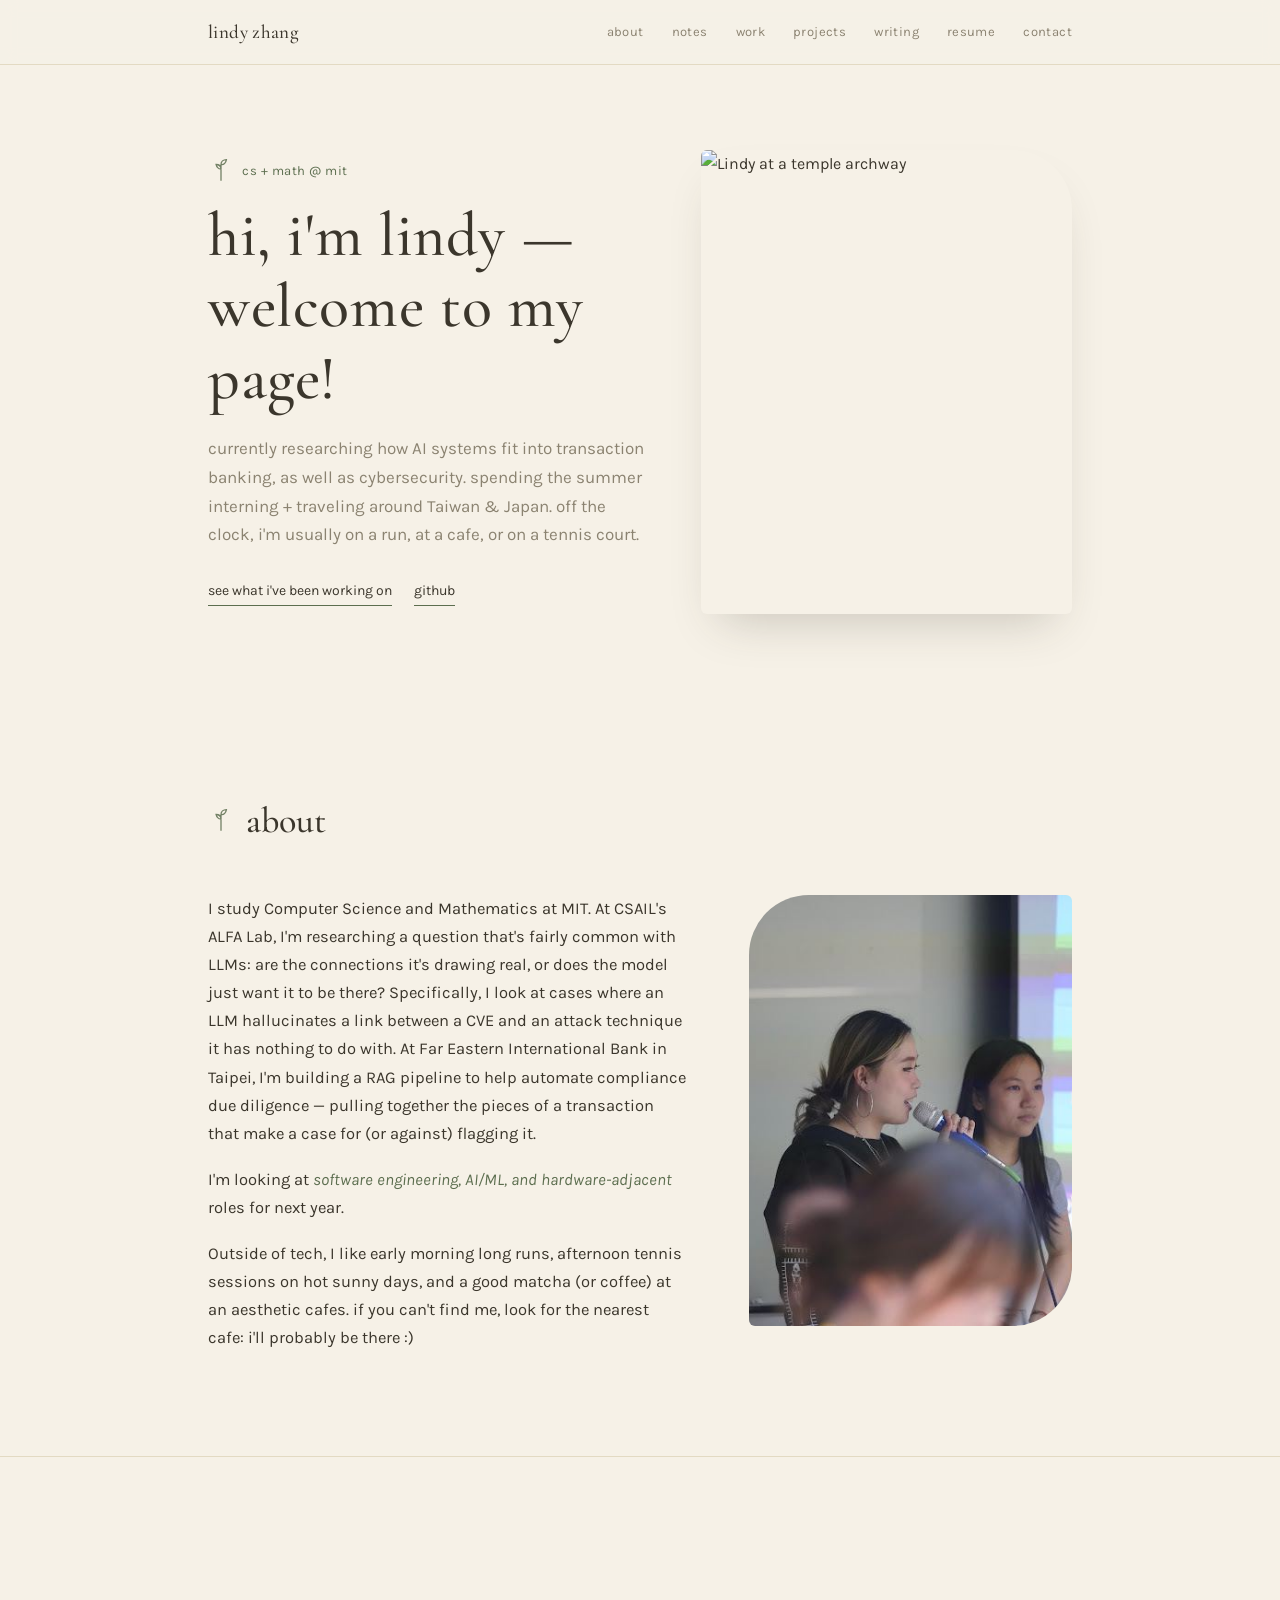
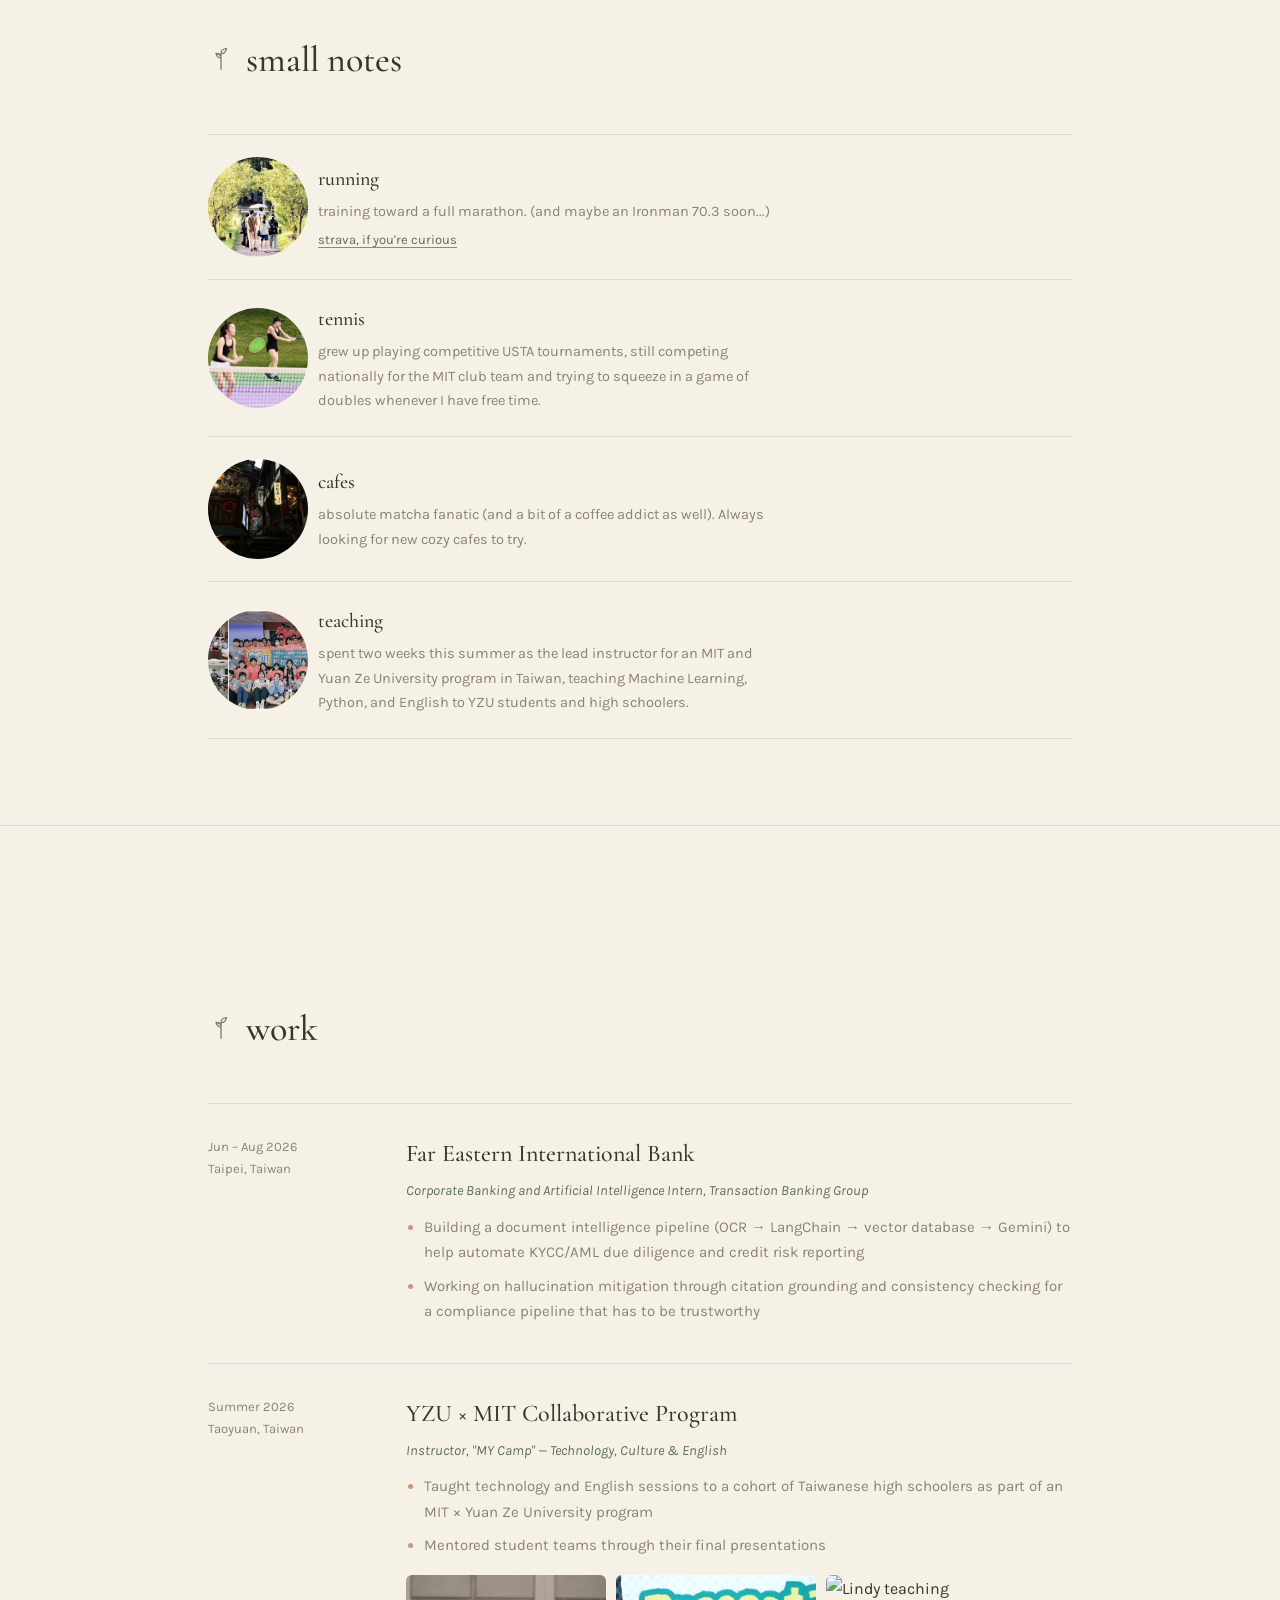
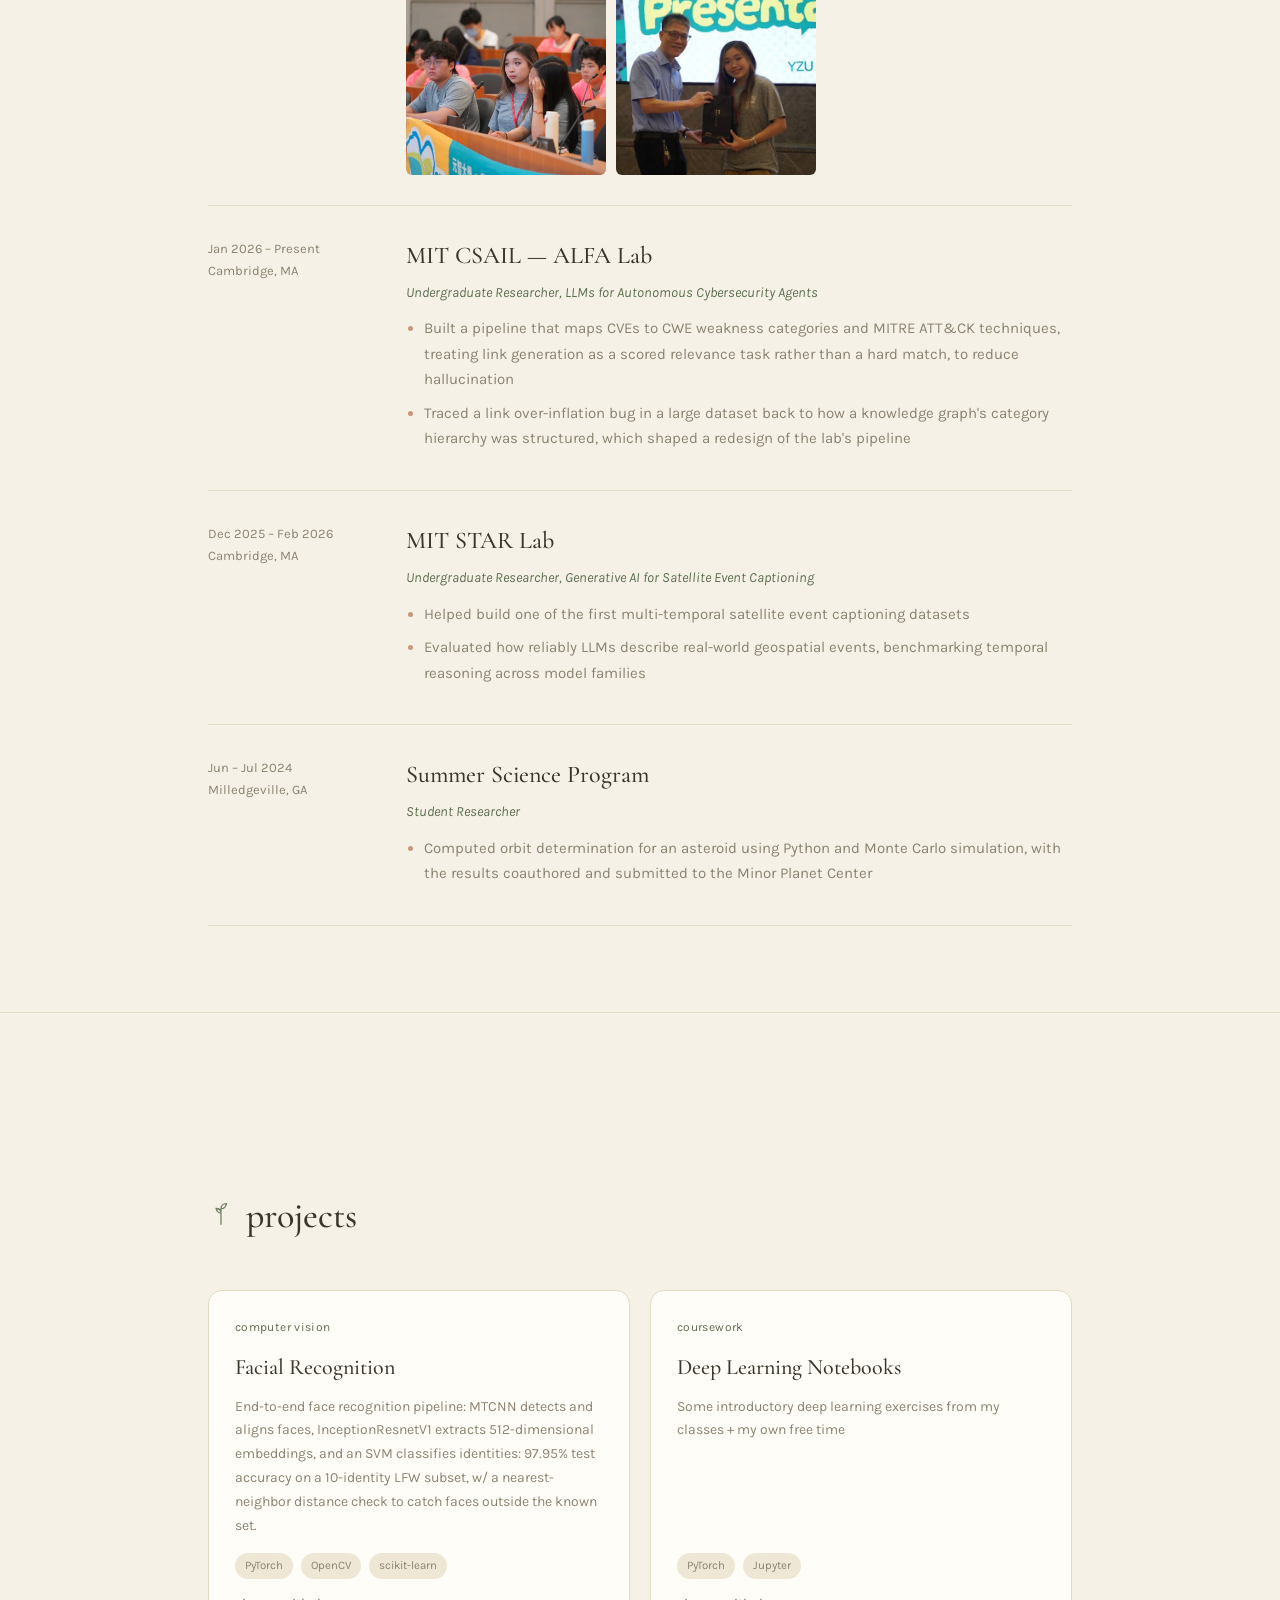
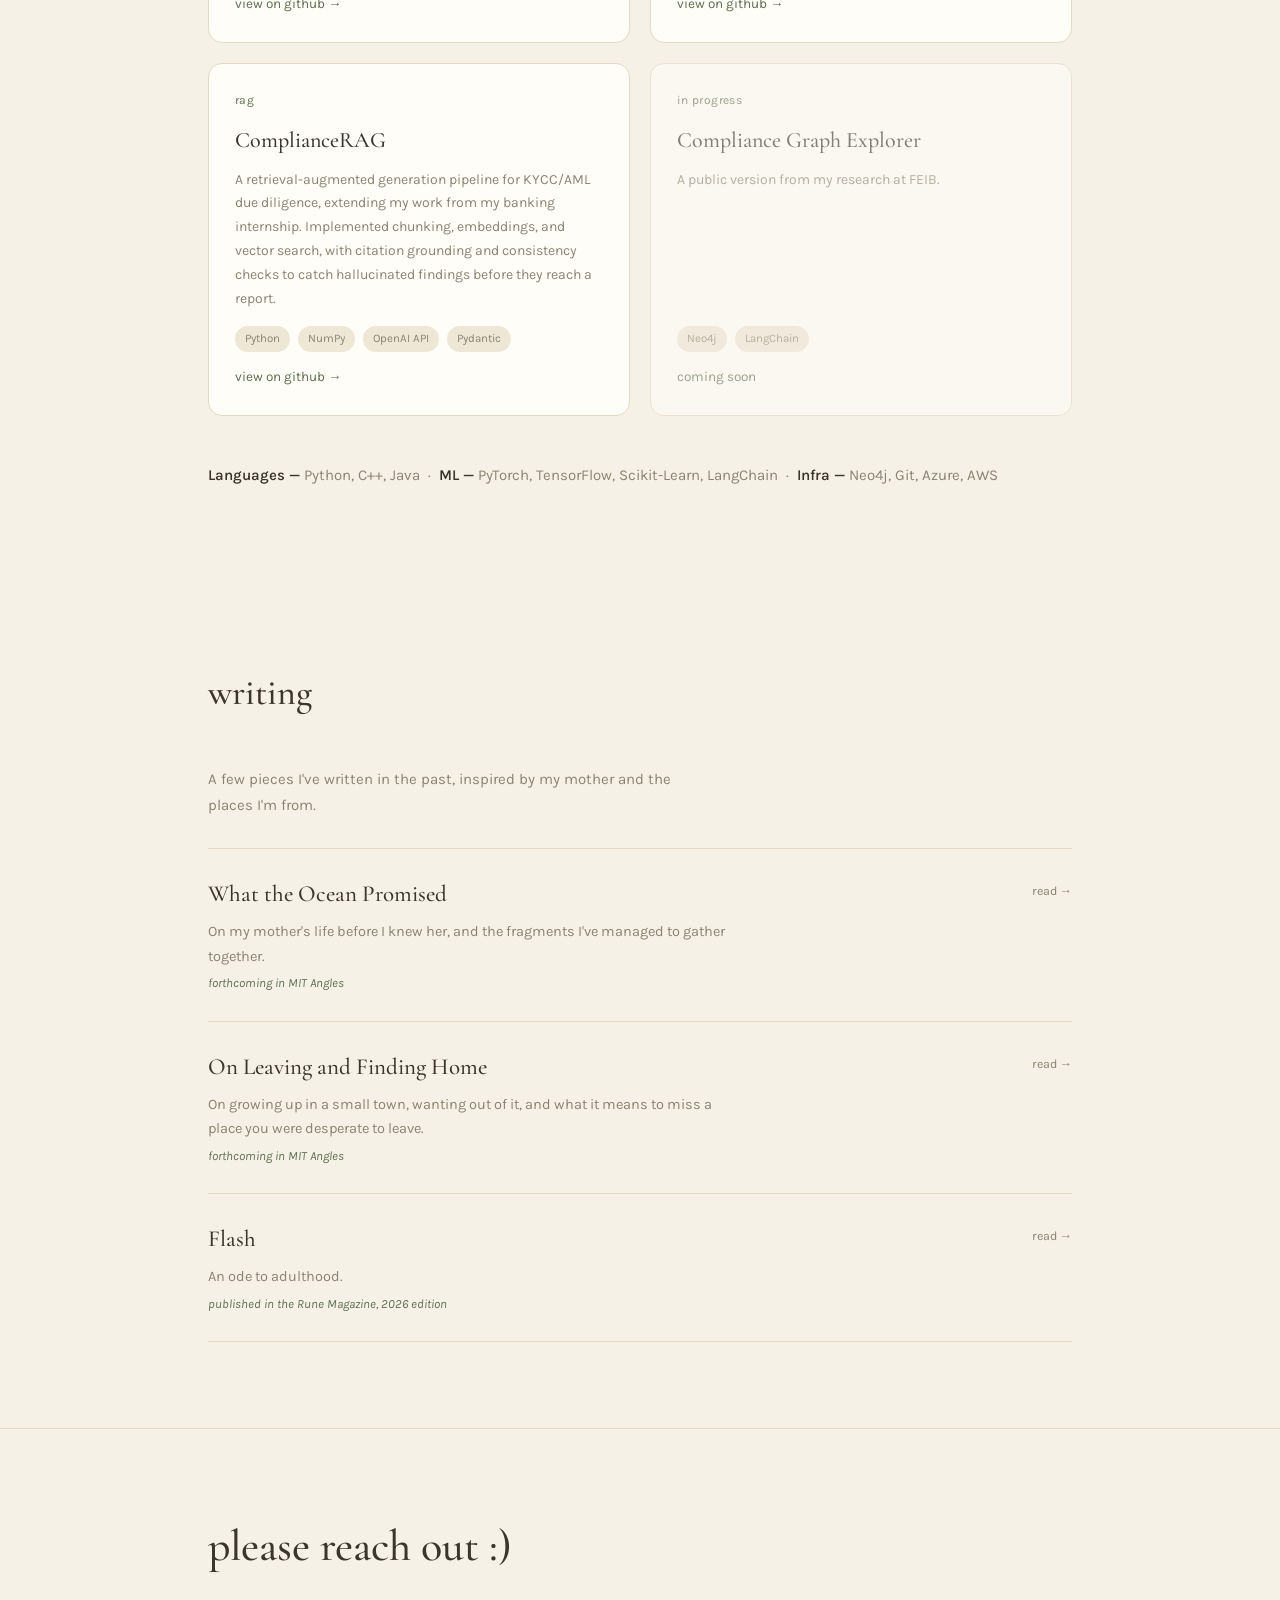
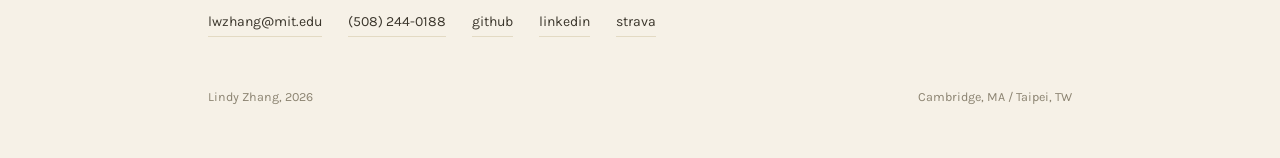
==== index.html @ eabf8fbe "fixed formatting" ====
<!DOCTYPE html>
<html lang="en">
<head>
<meta charset="UTF-8">
<meta name="viewport" content="width=device-width, initial-scale=1.0">
<title>Lindy Zhang</title>
<link rel="preconnect" href="https://fonts.googleapis.com">
<link href="https://fonts.googleapis.com/css2?family=Cormorant+Garamond:ital,wght@0,400;0,500;0,600;1,400;1,500&family=Karla:wght@400;500;600&display=swap" rel="stylesheet">
<style>
  :root{
    --bg:#F6F1E7;
    --bg-2:#EFE7D6;
    --white:#FFFDF8;
    --ink:#3B362C;
    --muted:#8B8371;
    --sage:#7F9171;
    --sage-dark:#5C6E4F;
    --clay:#C6987C;
    --line:#E3DAC3;
    --max:920px;
  }
  /* WRITING */
.write-list{display:flex; flex-direction:column;}
.write-entry{
  padding:26px 0; border-bottom:1px solid var(--line);
  display:flex; justify-content:space-between; align-items:flex-start; gap:24px; flex-wrap:wrap;
  text-decoration:none; color:var(--ink);
}
.write-entry:first-child{border-top:1px solid var(--line);}
.write-entry:hover h4{color:var(--sage-dark);}
.write-entry .write-main{max-width:520px;}
.write-entry h4{font-family:'Cormorant Garamond',serif; font-weight:500; font-size:23px; margin-bottom:6px; transition:color .2s;}
.write-entry p{font-size:14.5px; color:var(--muted);}
.write-entry .write-meta{font-size:12.5px; color:var(--muted); white-space:nowrap; padding-top:6px;}
  *{box-sizing:border-box; margin:0; padding:0;}
  html{scroll-behavior:smooth;}
  body{
    background:var(--bg);
    color:var(--ink);
    font-family:'Karla', sans-serif;
    font-weight:400;
    line-height:1.7;
    -webkit-font-smoothing:antialiased;
  }
  a{color:inherit;}
  img{max-width:100%; display:block;}
  .wrap{max-width:var(--max); margin:0 auto; padding:0 28px;}
  .serif{font-family:'Cormorant Garamond', serif;}
  .fade{opacity:0; transform:translateY(14px); transition:opacity .8s ease, transform .8s ease;}
  .fade.in{opacity:1; transform:translateY(0);}

  /* sprig mark, reused as a quiet section divider */
  .sprig{width:26px; height:26px; color:var(--sage-dark); opacity:0.85;}

  /* NAV */
  nav{
    position:fixed; top:0; left:0; right:0; z-index:60;
    background:rgba(246,241,231,0.9); backdrop-filter:blur(8px);
    border-bottom:1px solid var(--line);
  }
  nav .wrap{display:flex; align-items:center; justify-content:space-between; height:64px;}
  .brand{font-family:'Cormorant Garamond',serif; font-weight:500; font-size:19px; letter-spacing:0.02em;}
  .navlinks{display:flex; gap:28px;}
  .navlinks a{font-size:13px; text-decoration:none; color:var(--muted); letter-spacing:0.03em; transition:color .2s;}
  .navlinks a:hover{color:var(--sage-dark);}
  @media(max-width:640px){.navlinks{gap:16px; font-size:12px;}}

  /* HERO */
  .hero{padding:150px 0 90px;}
  .hero-grid{display:grid; grid-template-columns:1fr 0.85fr; gap:56px; align-items:center;}
  @media(max-width:800px){.hero-grid{grid-template-columns:1fr;}}
  .eyebrow{
    font-size:13px; color:var(--sage-dark); letter-spacing:0.04em; margin-bottom:16px;
    display:flex; align-items:center; gap:8px;
  }
  .hero h1{
    font-family:'Cormorant Garamond', serif; font-weight:500; font-size:clamp(40px, 6vw, 62px);
    line-height:1.15; margin-bottom:20px; letter-spacing:0.01em;
  }
  .hero h1 em{font-style:italic; color:var(--sage-dark); font-weight:500;}
  .hero p.lede{font-size:17px; color:var(--muted); max-width:440px; margin-bottom:30px;}
  .cta-row{display:flex; gap:22px; flex-wrap:wrap; align-items:center;}
  .cta{font-size:14px; text-decoration:none; border-bottom:1px solid var(--sage-dark); padding-bottom:2px; color:var(--ink);}
  .cta:hover{color:var(--sage-dark);}
  .hero-photo{
    border-radius:6px 60px 6px 6px; overflow:hidden; aspect-ratio:4/5;
    box-shadow:0 24px 48px -20px rgba(59,54,44,0.25);
  }
  .hero-photo img{width:100%; height:100%; object-fit:cover;}

  section{padding:86px 0;}
  .section-head{margin-bottom:44px; display:flex; align-items:center; gap:12px;}
  .section-head h2{font-family:'Cormorant Garamond',serif; font-weight:500; font-size:clamp(28px,4vw,36px);}
  .divider{border:none; border-top:1px solid var(--line); margin:0 0 86px;}

  /* ABOUT */
  .about-grid{display:grid; grid-template-columns:1.2fr 0.8fr; gap:56px; align-items:start;}
  @media(max-width:800px){.about-grid{grid-template-columns:1fr;}}
  .about-text p{color:var(--ink); font-size:16.5px; margin-bottom:18px; max-width:480px;}
  .about-text em{font-style:italic; color:var(--sage-dark);}
  .about-photo{border-radius:60px 6px 60px 6px; overflow:hidden; aspect-ratio:3/4;}
  .about-photo img{width:100%; height:100%; object-fit:cover;}

  /* NOTES (life outside) */
  .notes{display:flex; flex-direction:column; gap:0;}
  .note{
    display:grid; grid-template-columns:88px 1fr; gap:22px; align-items:center;
    padding:22px 0; border-bottom:1px solid var(--line);
  }
  .note:first-child{border-top:1px solid var(--line);}
  @media(max-width:600px){.note{grid-template-columns:60px 1fr;}}
  .note .thumb{width:100px; height:100px; border-radius:50%; overflow:hidden; flex-shrink:0;}
  @media(max-width:600px){.note .thumb{width:60px; height:60px;}}
  .note .thumb img{width:100%; height:100%; object-fit:cover;}
  .note h4{font-family:'Cormorant Garamond',serif; font-weight:500; font-size:20px; margin-bottom:4px;}
  .note p{font-size:14.5px; color:var(--muted); max-width:460px;}
  .note a.gentle-link{color:var(--sage-dark); text-decoration:none; border-bottom:1px solid var(--sage); font-size:13px;}

  /* WORK (experience) */
  .work-list{display:flex; flex-direction:column;}
  .work-item{padding:30px 0; border-bottom:1px solid var(--line); display:grid; grid-template-columns:170px 1fr; gap:28px;}
  .work-item:first-child{border-top:1px solid var(--line);}
  @media(max-width:700px){.work-item{grid-template-columns:1fr; gap:8px;}}
  .work-item .when{font-size:13px; color:var(--muted); padding-top:2px;}
  .work-item h3{font-family:'Cormorant Garamond',serif; font-weight:500; font-size:24px; margin-bottom:4px;}
  .work-item .role{font-size:14px; color:var(--sage-dark); margin-bottom:12px; font-style:italic;}
  .work-item ul{padding-left:18px; color:var(--muted); font-size:15px;}
  .work-item li{margin-bottom:8px;}
  .work-item li::marker{color:var(--clay);}
  .work-photos{display:flex; gap:10px; margin-top:16px; flex-wrap:wrap;}
  .work-photos img{width:200px; height:200px; object-fit:cover; border-radius:6px;}

  /* PROJECTS */
  .proj-grid{display:grid; grid-template-columns:repeat(2,1fr); gap:20px;}
  @media(max-width:760px){.proj-grid{grid-template-columns:1fr;}}
  .proj-card{
    background:var(--white); border:1px solid var(--line); border-radius:14px;
    padding:26px; text-decoration:none; color:var(--ink);
    display:flex; flex-direction:column; transition:box-shadow .2s, transform .2s;
  }
  .proj-card:hover{box-shadow:0 18px 34px -22px rgba(59,54,44,0.3); transform:translateY(-2px);}
  .proj-card .tag{font-size:12px; color:var(--sage-dark); letter-spacing:0.03em; margin-bottom:12px;}
  .proj-card h3{font-family:'Cormorant Garamond',serif; font-weight:500; font-size:22px; margin-bottom:8px;}
  .proj-card p{font-size:14px; color:var(--muted); margin-bottom:16px; flex-grow:1;}
  .proj-card .stack{display:flex; gap:8px; flex-wrap:wrap; margin-bottom:14px;}
  .proj-card .stack span{font-size:11.5px; color:var(--muted); background:var(--bg-2); padding:3px 10px; border-radius:20px;}
  .proj-card .go{font-size:13.5px; color:var(--sage-dark);}
  .proj-card.dim{opacity:0.6;}
  .proj-card.dim:hover{transform:none; box-shadow:none;}

  /* SKILLS */
  .skills-line{color:var(--muted); font-size:15px; line-height:2;}
  .skills-line strong{color:var(--ink); font-weight:600;}

  /* FOOTER */
  footer{padding:80px 0 50px; border-top:1px solid var(--line);}
  footer h2{font-family:'Cormorant Garamond',serif; font-weight:500; font-size:clamp(30px,5vw,44px); margin-bottom:26px; max-width:520px;}
  .foot-links{display:flex; gap:26px; flex-wrap:wrap; font-size:14px; margin-bottom:50px;}
  .foot-links a{text-decoration:none; border-bottom:1px solid var(--line); padding-bottom:2px;}
  .foot-links a:hover{border-color:var(--sage-dark); color:var(--sage-dark);}
  .foot-bottom{color:var(--muted); font-size:12.5px; display:flex; justify-content:space-between; flex-wrap:wrap; gap:8px;}

  ::selection{background:var(--clay); color:var(--white);}
  @media (prefers-reduced-motion: reduce){ *{animation:none !important; transition:none !important;} .fade{opacity:1 !important; transform:none !important;} }
</style>
</head>
<body>

<nav>
  <div class="wrap">
    <div class="brand">lindy zhang</div>
    <div class="navlinks">
      <a href="#about">about</a>
      <a href="#notes">notes</a>
      <a href="#work">work</a>
      <a href="#projects">projects</a>
      <a href="#writing">writing</a>
      <a href="Lindy_Zhang_Resume__2028__AIML_.pdf" target="_blank">resume</a>
      <a href="#contact">contact</a>
    </div>
  </div>
</nav>

<section class="hero">
  <div class="wrap">
    <div class="hero-grid">
      <div class="fade">
        <div class="eyebrow">
          <svg class="sprig" viewBox="0 0 24 24" fill="none" stroke="currentColor" stroke-width="1.2"><path d="M12 21V6M12 6c0-2.5 2-4.5 5-4.5-.5 3-2.5 5-5 4.5ZM12 10c0-2.5-2-4-4.5-4C8 8.5 10 10.5 12 10Z"/></svg>
          <span>cs + math @ mit</span>
        </div>
        <h1>hi, i'm lindy —<br> welcome to my page! </h1>
        <p class="lede">currently researching how AI systems fit into transaction banking, as well as cybersecurity. spending the summer interning + traveling around Taiwan & Japan. off the clock, i'm usually on a run, at a cafe, or on a tennis court.</p>
        <div class="cta-row">
          <a class="cta" href="#work">see what i've been working on</a>
          <a class="cta" href="https://github.com/lindy-zhang" target="_blank" rel="noopener">github</a>
        </div>
      </div>
      <div class="hero-photo fade">
        <img src="assets/travel-kimono3.jpg" alt="Lindy at a temple archway">
      </div>
    </div>
  </div>
</section>

<section id="about">
  <div class="wrap">
    <div class="section-head fade">
      <svg class="sprig" viewBox="0 0 24 24" fill="none" stroke="currentColor" stroke-width="1.2"><path d="M12 21V6M12 6c0-2.5 2-4.5 5-4.5-.5 3-2.5 5-5 4.5ZM12 10c0-2.5-2-4-4.5-4C8 8.5 10 10.5 12 10Z"/></svg>
      <h2>about</h2>
    </div>
    <div class="about-grid fade">
      <div class="about-text">
        <p>I study Computer Science and Mathematics at MIT. At CSAIL's ALFA Lab, I'm researching a question that's fairly common with LLMs: are the connections it's drawing real, or does the model just want it to be there? Specifically, I look at cases where an LLM hallucinates a link between a CVE and an attack technique it has nothing to do with. At Far Eastern International Bank in Taipei, I'm building a RAG pipeline to help automate compliance due diligence — pulling together the pieces of a transaction that make a case for (or against) flagging it.</p>
        <p>I'm looking at <em>software engineering, AI/ML, and hardware-adjacent</em> roles for next year. </p>
        <p>Outside of tech, I like early morning long runs, afternoon tennis sessions on hot sunny days, and a good matcha (or coffee) at an aesthetic cafes. if you can't find me, look for the nearest cafe: i'll probably be there :) </p>
      </div>
      <div class="about-photo">
        <img src="assets/camp-speaking2.jpg" alt="Lindy teaching a session">
      </div>
    </div>
  </div>
</section>

<hr class="divider">

<section id="notes">
  <div class="wrap">
    <div class="section-head fade">
      <svg class="sprig" viewBox="0 0 24 24" fill="none" stroke="currentColor" stroke-width="1.2"><path d="M12 21V6M12 6c0-2.5 2-4.5 5-4.5-.5 3-2.5 5-5 4.5ZM12 10c0-2.5-2-4-4.5-4C8 8.5 10 10.5 12 10Z"/></svg>
      <h2>small notes</h2>
    </div>
    <div class="notes fade">
      <div class="note">
        <div class="thumb"><img src="assets/travel-walk.jpg" alt="A quiet tree-lined path"></div>
        <div>
          <h4>running</h4>
          <p>training toward a full marathon. (and maybe an Ironman 70.3 soon...) </p>
          <a class="gentle-link" href="https://www.strava.com/athletes/120327915" target="_blank" rel="noopener">strava, if you're curious</a>
        </div>
      </div>
      <div class="note">
        <div class="thumb"><img src="assets/tennis-action.jpg" alt="Lindy playing tennis"></div>
        <div>
          <h4>tennis</h4>
          <p>grew up playing competitive USTA tournaments, still competing nationally for the MIT club team and trying to squeeze in a game of doubles whenever I have free time.</p>
        </div>
      </div>
      <div class="note">
        <div class="thumb"><img src="assets/travel-alley.jpg" alt="A cafe-lined alley"></div>
        <div>
          <h4>cafes</h4>
          <p>absolute matcha fanatic (and a bit of a coffee addict as well). Always looking for new cozy cafes to try.</p>
        </div>
      </div>
      <div class="note">
        <div class="thumb"><img src="assets/camp-collage.jpg" alt="Camp group photo"></div>
        <div>
          <h4>teaching</h4>
          <p>spent two weeks this summer as the lead instructor for an MIT and Yuan Ze University program in Taiwan, teaching Machine Learning, Python, and English to YZU students and high schoolers.</p>
        </div>
      </div>
    </div>
  </div>
</section>

<hr class="divider">

<section id="work">
  <div class="wrap">
    <div class="section-head fade">
      <svg class="sprig" viewBox="0 0 24 24" fill="none" stroke="currentColor" stroke-width="1.2"><path d="M12 21V6M12 6c0-2.5 2-4.5 5-4.5-.5 3-2.5 5-5 4.5ZM12 10c0-2.5-2-4-4.5-4C8 8.5 10 10.5 12 10Z"/></svg>
      <h2>work</h2>
    </div>
    <div class="work-list fade">

      <div class="work-item">
        <div class="when">Jun – Aug 2026<br>Taipei, Taiwan</div>
        <div>
          <h3>Far Eastern International Bank</h3>
          <div class="role">Corporate Banking and Artificial Intelligence Intern, Transaction Banking Group </div>
          <ul>
            <li>Building a document intelligence pipeline (OCR → LangChain → vector database → Gemini) to help automate KYCC/AML due diligence and credit risk reporting</li>
            <li>Working on hallucination mitigation through citation grounding and consistency checking for a compliance pipeline that has to be trustworthy</li>
          </ul>
        </div>
      </div>

      <div class="work-item">
        <div class="when">Summer 2026<br>Taoyuan, Taiwan</div>
        <div>
          <h3>YZU × MIT Collaborative Program</h3>
          <div class="role">Instructor, "MY Camp" — Technology, Culture &amp; English</div>
          <ul>
            <li>Taught technology and English sessions to a cohort of Taiwanese high schoolers as part of an MIT × Yuan Ze University program</li>
            <li>Mentored student teams through their final presentations</li>
          </ul>
          <div class="work-photos">
            <img src="assets/opening-ceremony.jpg" alt="Lindy teaching">
            <img src="assets/camp-award.jpg" alt="Lindy receiving a certificate">
            <img src="assets/lindy-ivy.jpg" alt="Lindy teaching">
          </div>
        </div>
      </div>

      <div class="work-item">
        <div class="when">Jan 2026 – Present<br>Cambridge, MA</div>
        <div>
          <h3>MIT CSAIL — ALFA Lab</h3>
          <div class="role">Undergraduate Researcher, LLMs for Autonomous Cybersecurity Agents</div>
          <ul>
            <li>Built a pipeline that maps CVEs to CWE weakness categories and MITRE ATT&CK techniques, treating link generation as a scored relevance task rather than a hard match, to reduce hallucination</li>
            <li>Traced a link over-inflation bug in a large dataset back to how a knowledge graph's category hierarchy was structured, which shaped a redesign of the lab's pipeline</li>
          </ul>
        </div>
      </div>

      <div class="work-item">
        <div class="when">Dec 2025 – Feb 2026<br>Cambridge, MA</div>
        <div>
          <h3>MIT STAR Lab</h3>
          <div class="role">Undergraduate Researcher, Generative AI for Satellite Event Captioning</div>
          <ul>
            <li>Helped build one of the first multi-temporal satellite event captioning datasets</li>
            <li>Evaluated how reliably LLMs describe real-world geospatial events, benchmarking temporal reasoning across model families</li>
          </ul>
        </div>
      </div>

      <div class="work-item">
        <div class="when">Jun – Jul 2024<br>Milledgeville, GA</div>
        <div>
          <h3>Summer Science Program</h3>
          <div class="role">Student Researcher</div>
          <ul>
            <li>Computed orbit determination for an asteroid using Python and Monte Carlo simulation, with the results coauthored and submitted to the Minor Planet Center</li>
          </ul>
        </div>
      </div>

    </div>
  </div>
</section>

<hr class="divider">

<section id="projects">
  <div class="wrap">
    <div class="section-head fade">
      <svg class="sprig" viewBox="0 0 24 24" fill="none" stroke="currentColor" stroke-width="1.2"><path d="M12 21V6M12 6c0-2.5 2-4.5 5-4.5-.5 3-2.5 5-5 4.5ZM12 10c0-2.5-2-4-4.5-4C8 8.5 10 10.5 12 10Z"/></svg>
      <h2>projects</h2>
    </div>
    <div class="proj-grid fade">

      <a class="proj-card" href="https://github.com/lindy-zhang/face-recognition-pytorch" target="_blank" rel="noopener">
        <div class="tag">computer vision</div>
        <h3>Facial Recognition</h3>
        <p>End-to-end face recognition pipeline: MTCNN detects and aligns faces, InceptionResnetV1 extracts 512-dimensional embeddings, and an SVM classifies identities: 97.95% test accuracy on a 10-identity LFW subset, w/ a nearest-neighbor distance check to catch faces outside the known set.</p>
        <div class="stack"><span>PyTorch</span><span>OpenCV</span><span>scikit-learn</span></div>
        <div class="go">view on github →</div>
      </a>

      <a class="proj-card" href="https://github.com/lindy-zhang/Deep-Learning" target="_blank" rel="noopener">
        <div class="tag">coursework</div>
        <h3>Deep Learning Notebooks</h3>
        <p>Some introductory deep learning exercises from my classes + my own free time</p>
        <div class="stack"><span>PyTorch</span><span>Jupyter</span></div>
        <div class="go">view on github →</div>
      </a>

      <a class="proj-card" href="https://github.com/lindy-zhang/compliance-rag" target="_blank" rel="noopener">
        <div class="tag"> rag</div>
        <h3>ComplianceRAG</h3>
        <p>A retrieval-augmented generation pipeline for KYCC/AML due diligence, extending my work from my banking internship. Implemented chunking, embeddings, and vector search, with citation grounding and consistency checks to catch hallucinated findings before they reach a report.</p>
        <div class="stack"><span>Python</span><span>NumPy</span><span>OpenAI API</span><span>Pydantic</span></div>
        <div class="go">view on github →</div>
      </a>

      <div class="proj-card dim">
        <div class="tag">in progress</div>
        <h3>Compliance Graph Explorer</h3>
        <p>A public version from my research at FEIB.</p>
        <div class="stack"><span>Neo4j</span><span>LangChain</span></div>
        <div class="go">coming soon</div>
      </div>

    </div>

    <div class="skills-line fade" style="margin-top:44px;">
      <strong>Languages —</strong> Python, C++, Java &nbsp;·&nbsp;
      <strong>ML —</strong> PyTorch, TensorFlow, Scikit-Learn, LangChain &nbsp;·&nbsp;
      <strong>Infra —</strong> Neo4j, Git, Azure, AWS
    </div>
  </div>
</section>
<section id="writing">
  <div class="wrap">
    <div class="section-head">
      <h2>writing</h2>
    </div>
    <p style="color:var(--muted); font-size:15px; max-width:480px; margin-bottom:30px;">A few pieces I've written in the past, inspired by my mother and the places I'm from.</p>
    <div class="write-list">
      <a class="write-entry" href="writing/what-the-ocean-promised.html">
        <div class="write-main">
          <h4>What the Ocean Promised</h4>
          <p>On my mother's life before I knew her, and the fragments I've managed to gather together.</p>
          <p style="font-style:italic; color:var(--sage-dark); font-size:12.5px; margin-top:4px;">forthcoming in MIT Angles</p>
      </div>
      <div class="write-meta">read →</div>
    </a>
      <a class="write-entry" href="writing/on-leaving-and-finding-home.html">
        <div class="write-main">
          <h4>On Leaving and Finding Home</h4>
          <p>On growing up in a small town, wanting out of it, and what it means to miss a place you were desperate to leave.</p>
          <p style="font-style:italic; color:var(--sage-dark); font-size:12.5px; margin-top:4px;">forthcoming in MIT Angles</p>
        </div>
        <div class="write-meta">read →</div>
      </a>
      <a class="write-entry" href="writing/flash.html">
        <div class="write-main">
          <h4>Flash</h4>
          <p>An ode to adulthood.</p>
          <p style="font-style:italic; color:var(--sage-dark); font-size:12.5px; margin-top:4px;">published in the Rune Magazine, 2026 edition </p>
        </div>
        <div class="write-meta">read →</div>
      </a>
    </div>
  </div>
</section>
<footer id="contact">
  <div class="wrap">
    <h2>please reach out :) </h2>
    <div class="foot-links">
      <a href="mailto:lwzhang@mit.edu">lwzhang@mit.edu</a>
      <a href="tel:5082440188">(508) 244-0188</a>
      <a href="https://github.com/lindy-zhang" target="_blank" rel="noopener">github</a>
      <a href="https://www.linkedin.com/in/lindywzhang" target="_blank" rel="noopener">linkedin</a>
      <a href="https://www.strava.com/athletes/120327915" target="_blank" rel="noopener">strava</a>
    </div>
    <div class="foot-bottom">
      <span>Lindy Zhang, 2026</span>
      <span>Cambridge, MA / Taipei, TW</span>
    </div>
  </div>
</footer>

<script>
  const io = new IntersectionObserver((entries)=>{
    entries.forEach(e=>{ if(e.isIntersecting){ e.target.classList.add('in'); io.unobserve(e.target); } });
  }, {threshold:0.12});
  document.querySelectorAll('.fade').forEach(el=>io.observe(el));
</script>

</body>
</html>
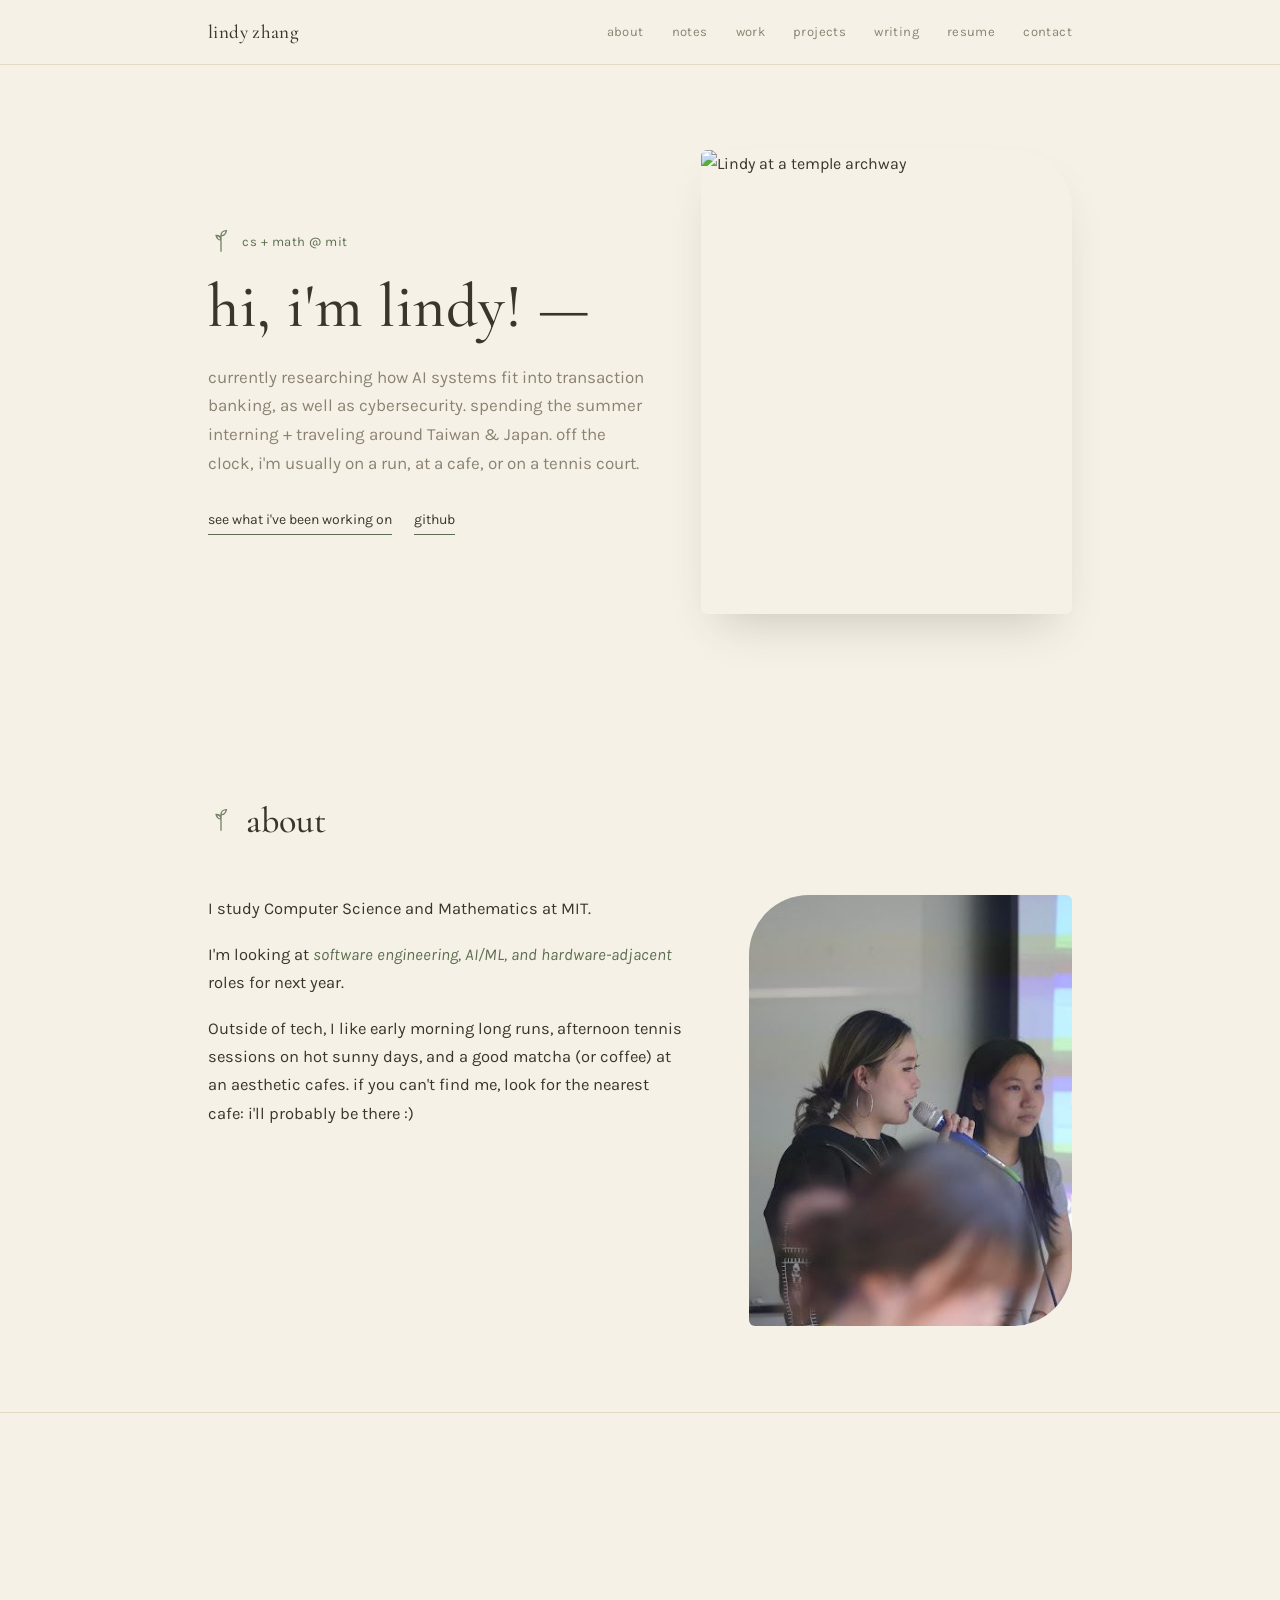
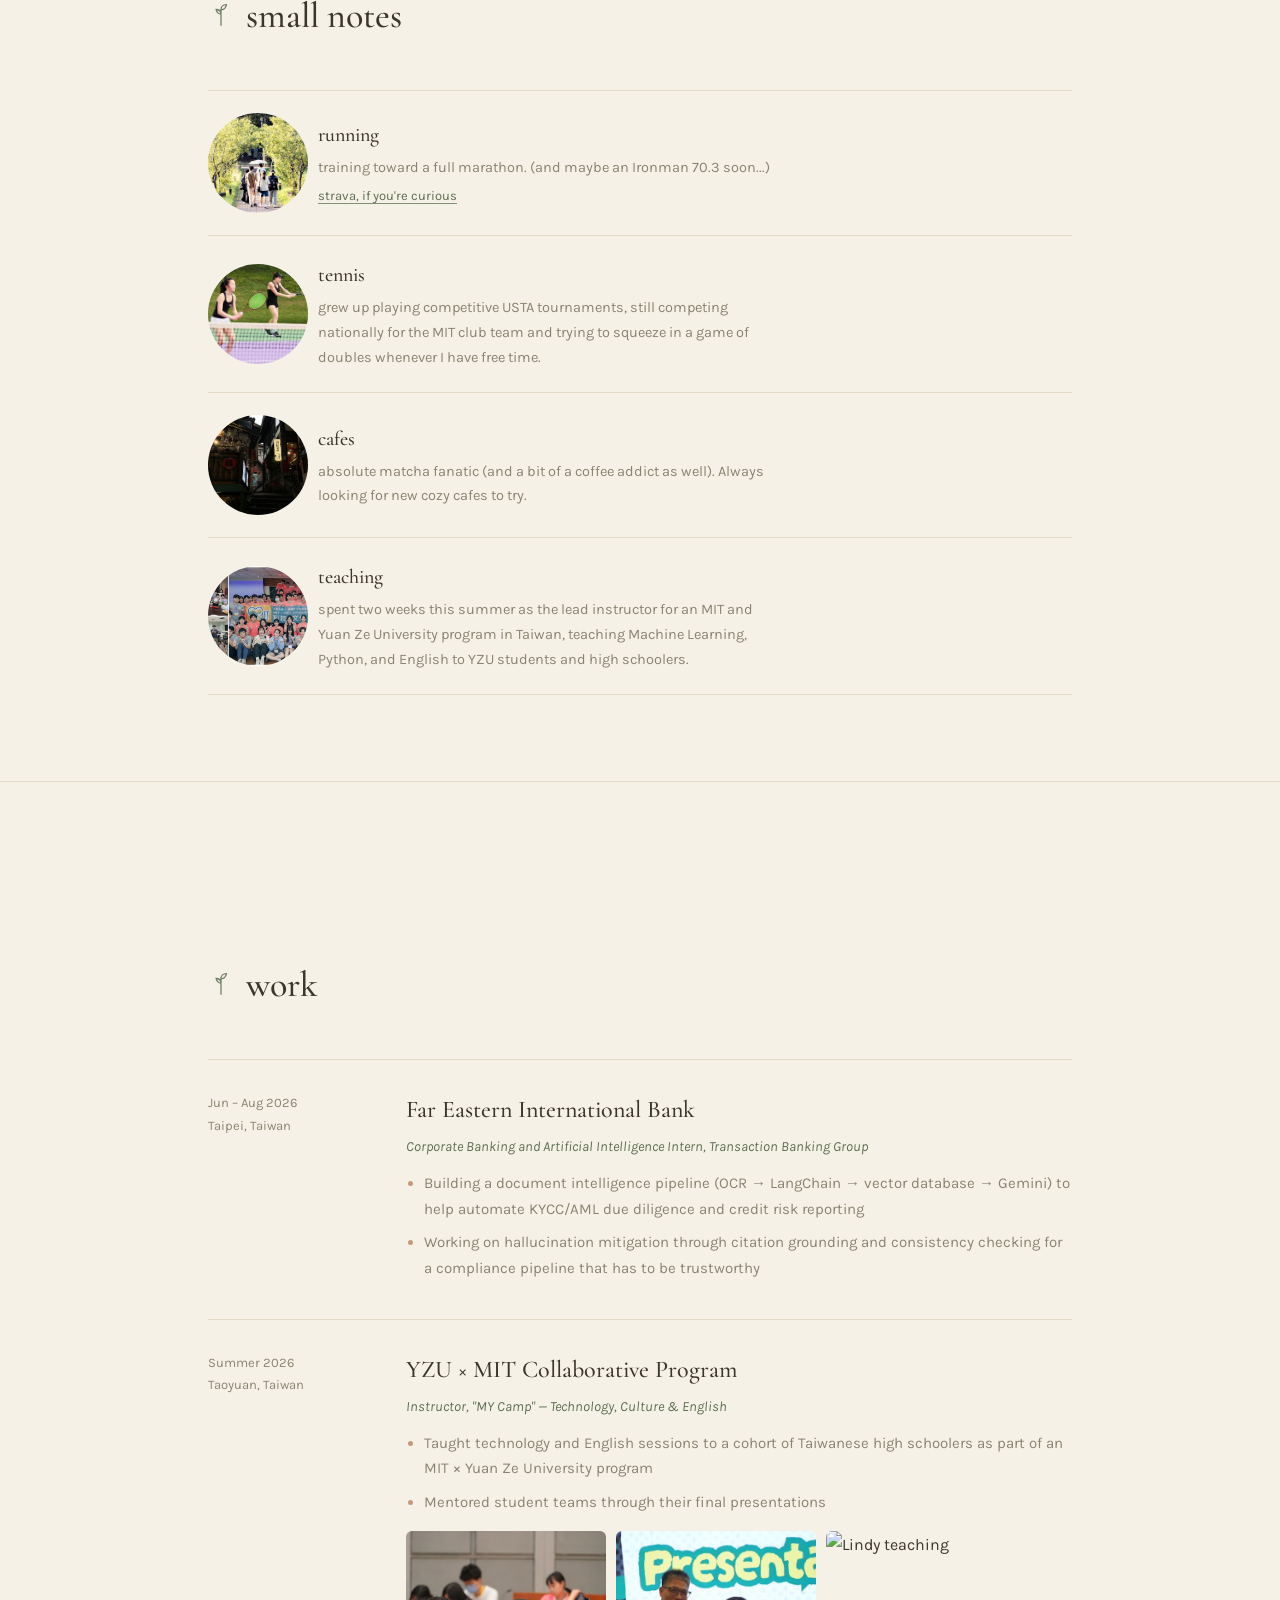
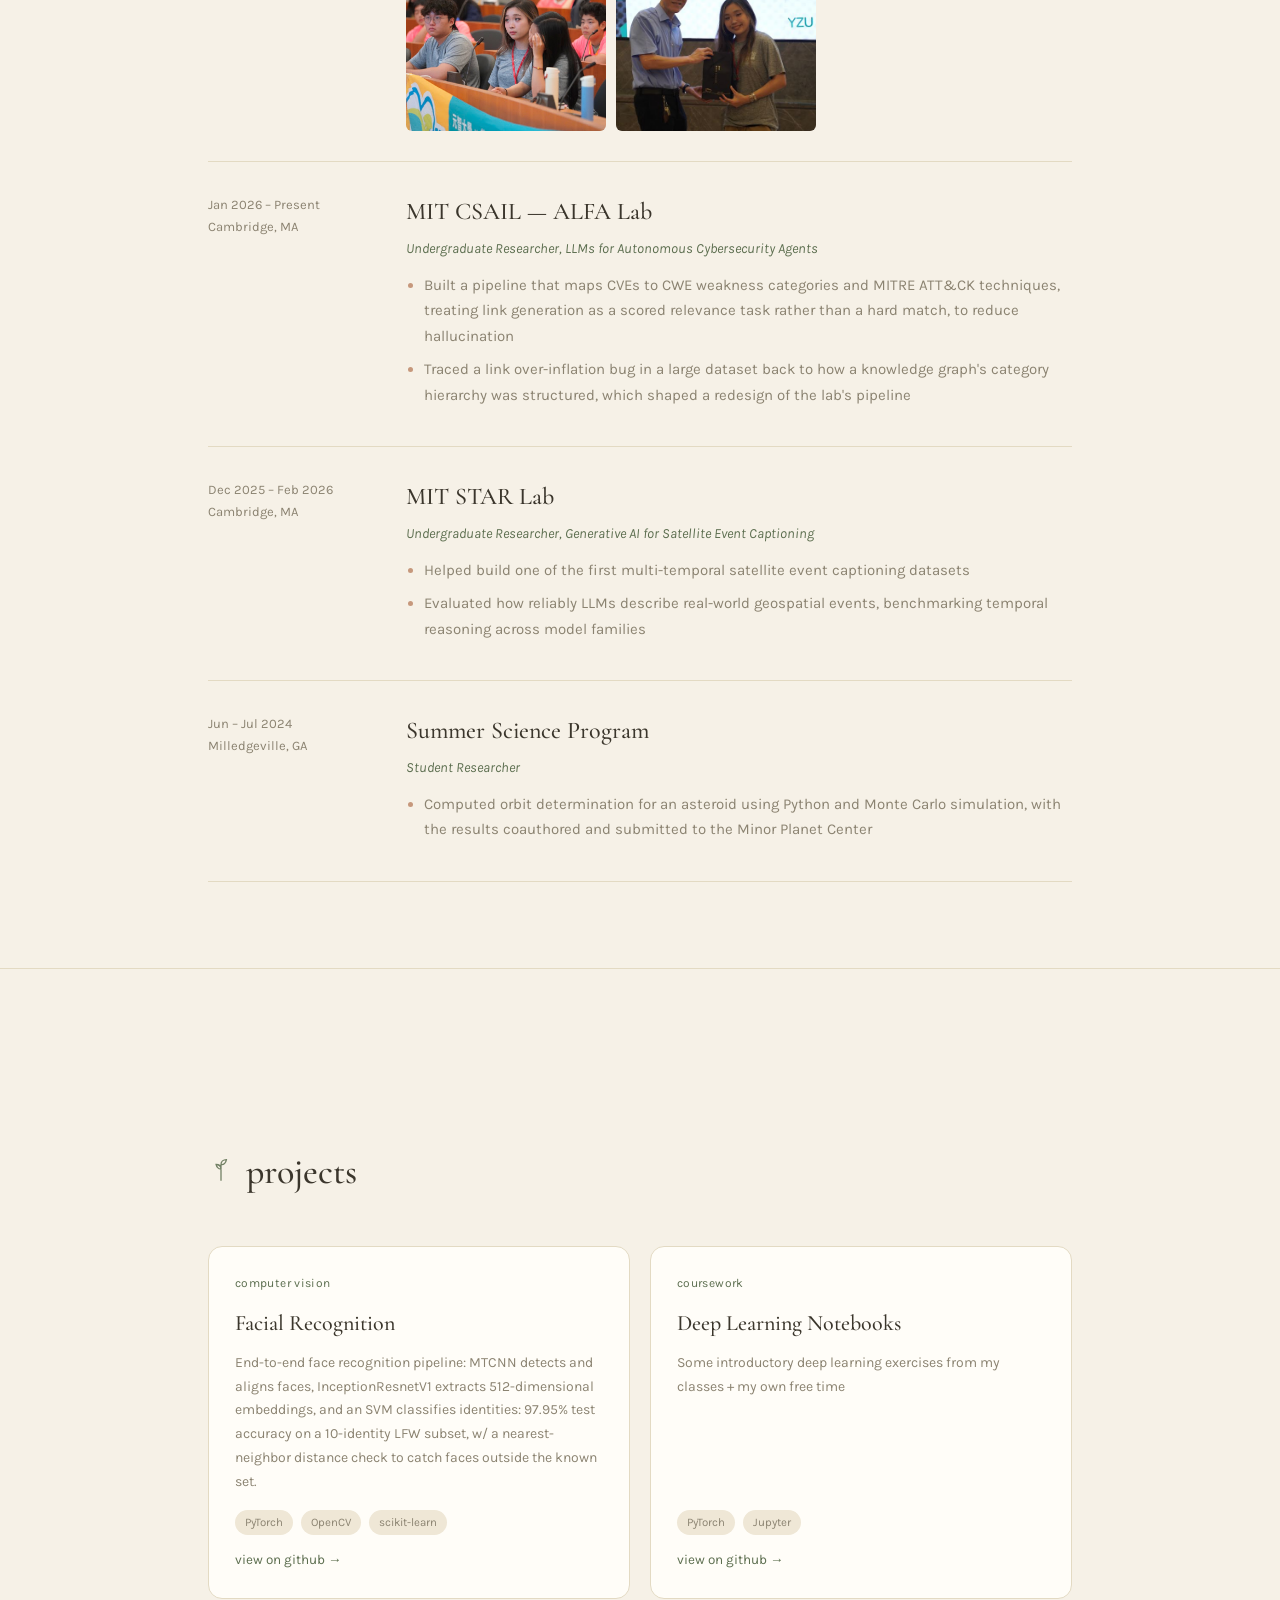
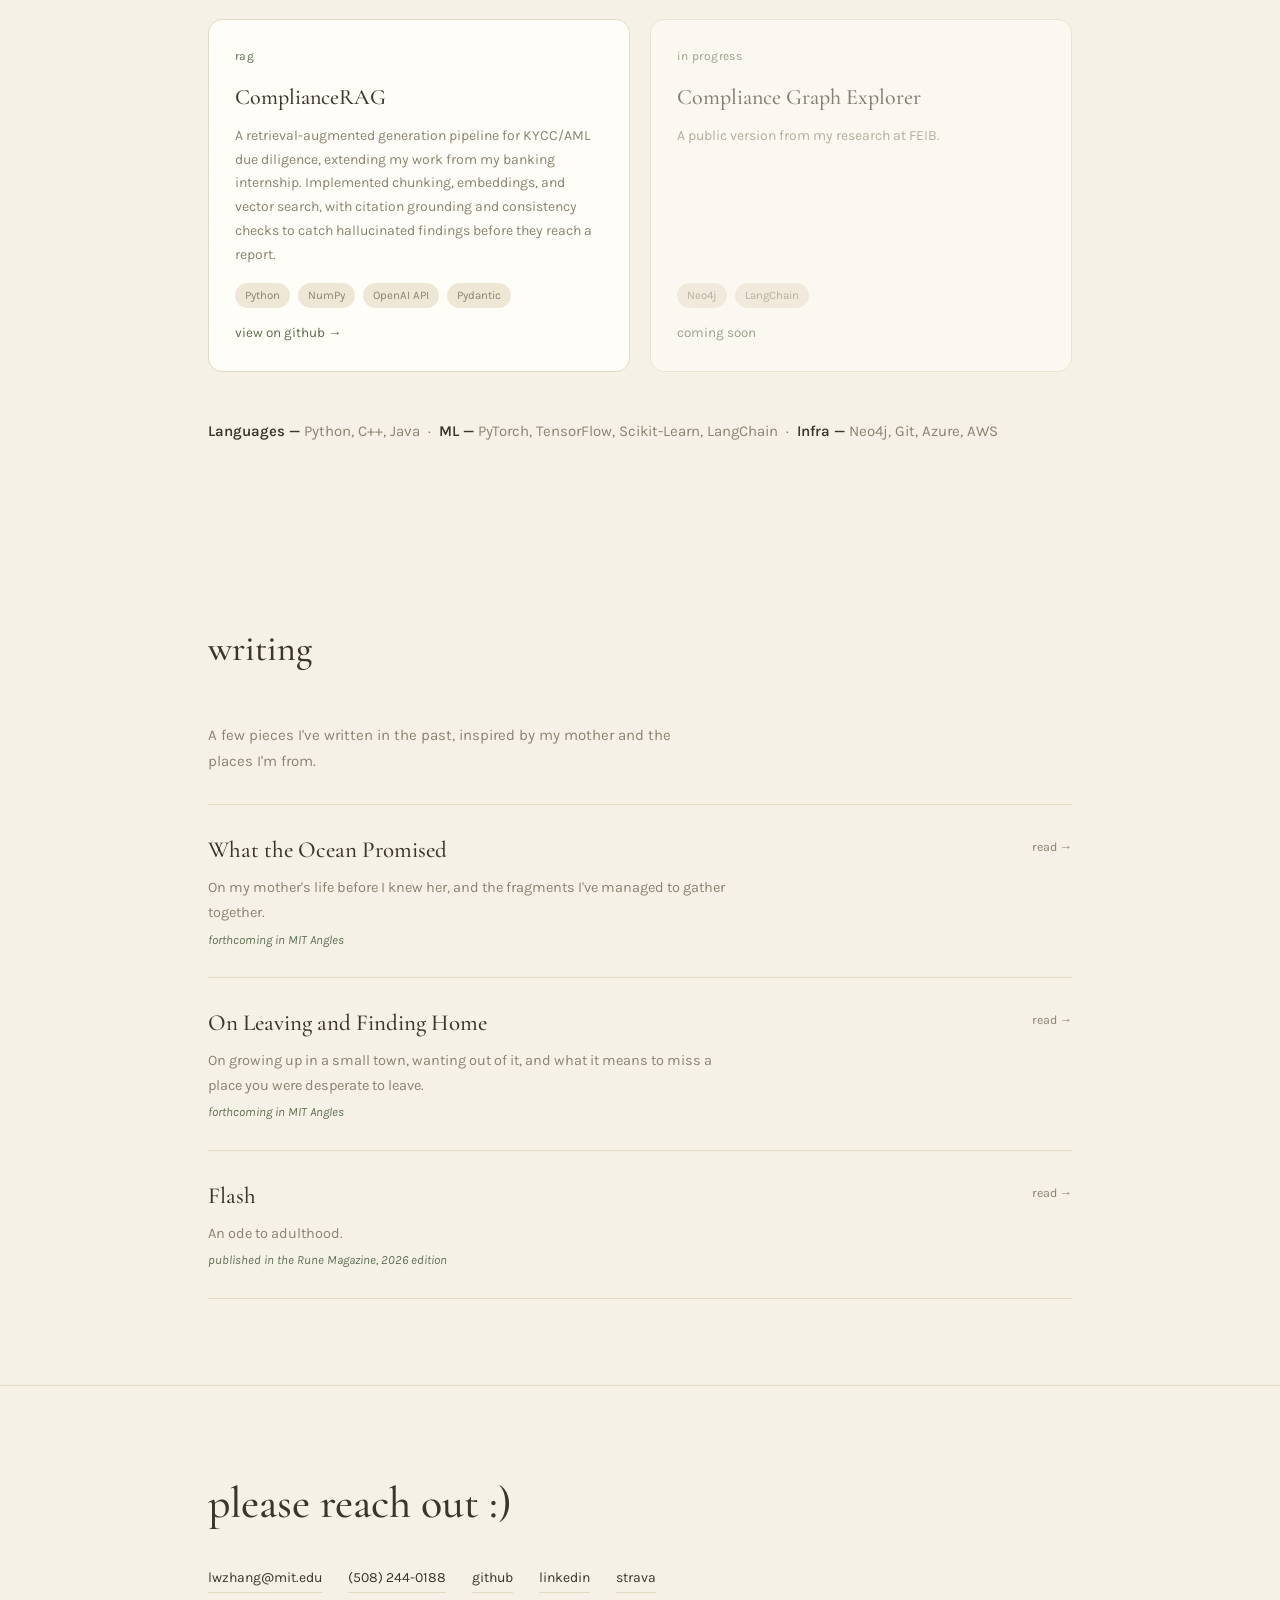
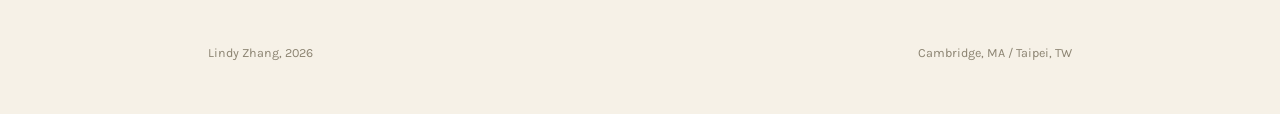
==== commit c847c784: "edited text" ====
--- a/index.html
+++ b/index.html
@@ -189,7 +189,7 @@
           <svg class="sprig" viewBox="0 0 24 24" fill="none" stroke="currentColor" stroke-width="1.2"><path d="M12 21V6M12 6c0-2.5 2-4.5 5-4.5-.5 3-2.5 5-5 4.5ZM12 10c0-2.5-2-4-4.5-4C8 8.5 10 10.5 12 10Z"/></svg>
           <span>cs + math @ mit</span>
         </div>
-        <h1>hi, i'm lindy —<br> welcome to my page! </h1>
+        <h1>hi, i'm lindy! —<br> </h1>
         <p class="lede">currently researching how AI systems fit into transaction banking, as well as cybersecurity. spending the summer interning + traveling around Taiwan & Japan. off the clock, i'm usually on a run, at a cafe, or on a tennis court.</p>
         <div class="cta-row">
           <a class="cta" href="#work">see what i've been working on</a>
@@ -211,7 +211,7 @@
     </div>
     <div class="about-grid fade">
       <div class="about-text">
-        <p>I study Computer Science and Mathematics at MIT. At CSAIL's ALFA Lab, I'm researching a question that's fairly common with LLMs: are the connections it's drawing real, or does the model just want it to be there? Specifically, I look at cases where an LLM hallucinates a link between a CVE and an attack technique it has nothing to do with. At Far Eastern International Bank in Taipei, I'm building a RAG pipeline to help automate compliance due diligence — pulling together the pieces of a transaction that make a case for (or against) flagging it.</p>
+        <p>I study Computer Science and Mathematics at MIT.</p>
         <p>I'm looking at <em>software engineering, AI/ML, and hardware-adjacent</em> roles for next year. </p>
         <p>Outside of tech, I like early morning long runs, afternoon tennis sessions on hot sunny days, and a good matcha (or coffee) at an aesthetic cafes. if you can't find me, look for the nearest cafe: i'll probably be there :) </p>
       </div>
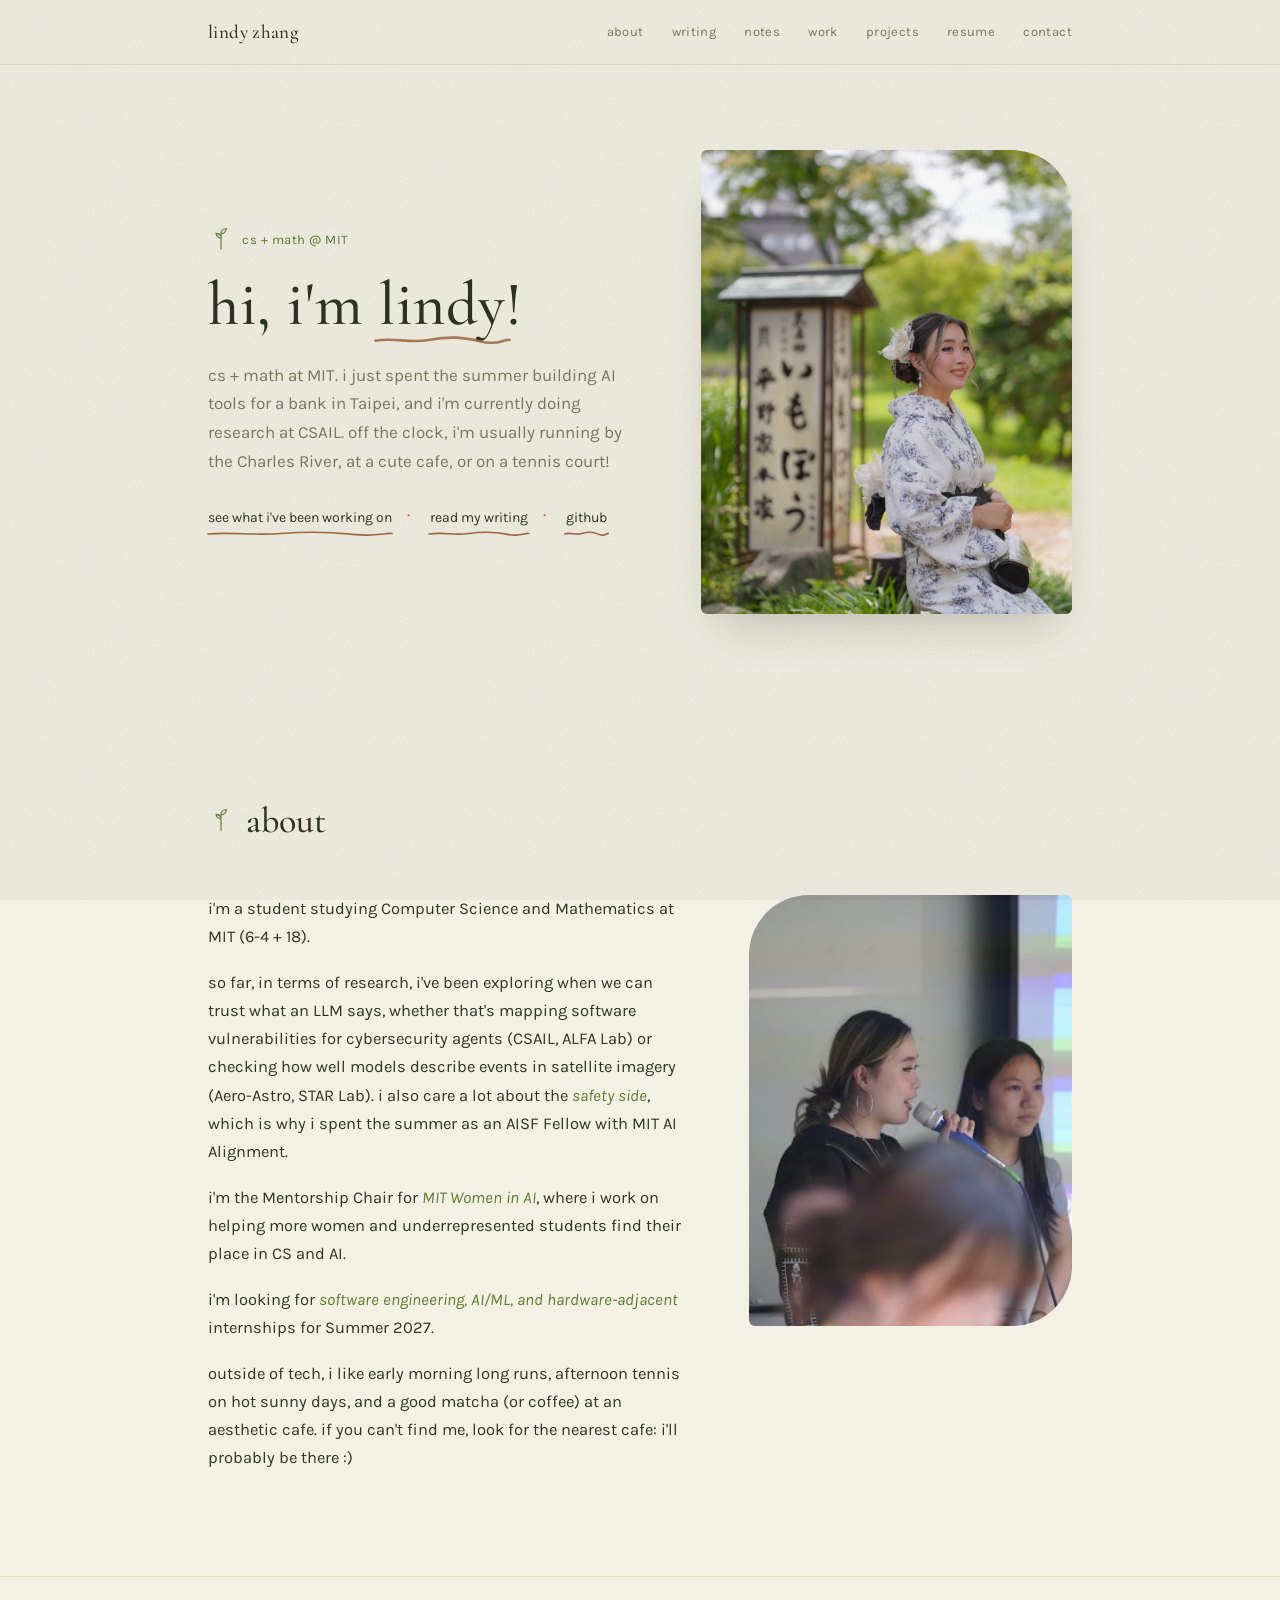
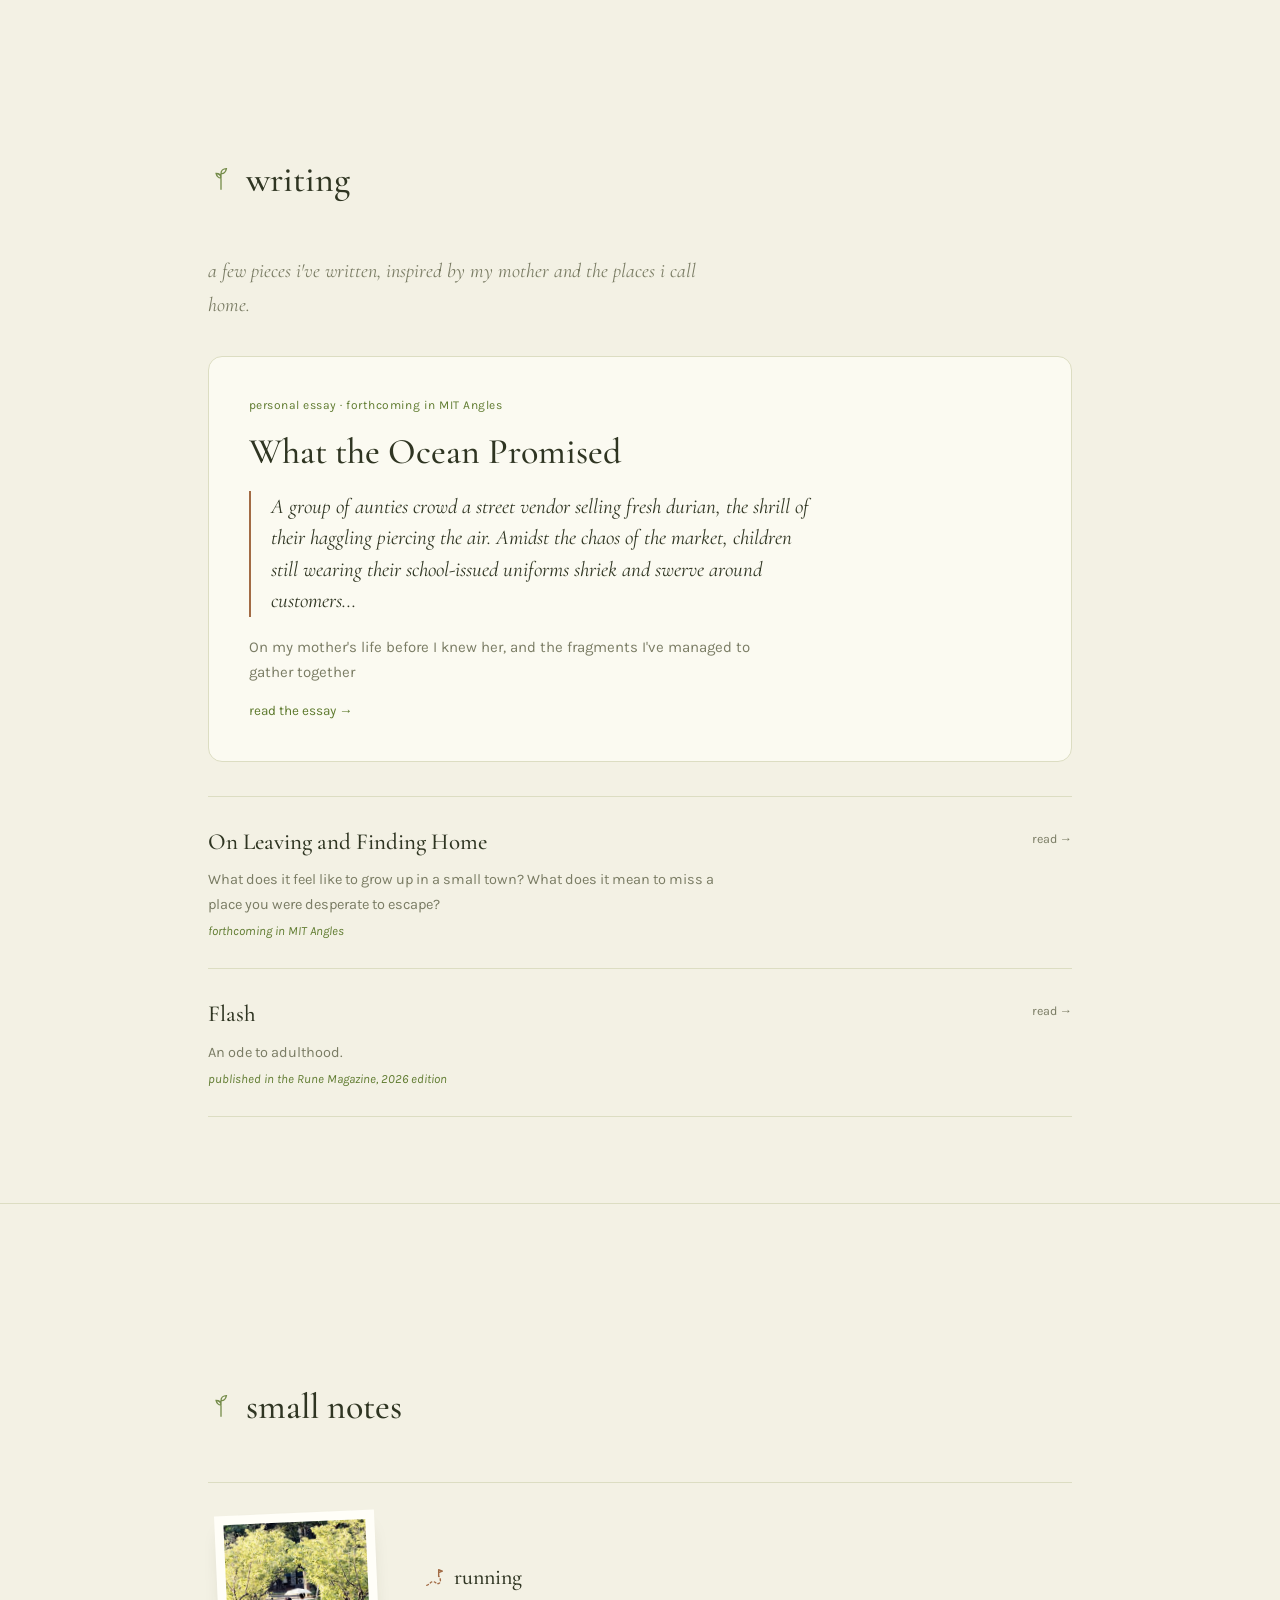
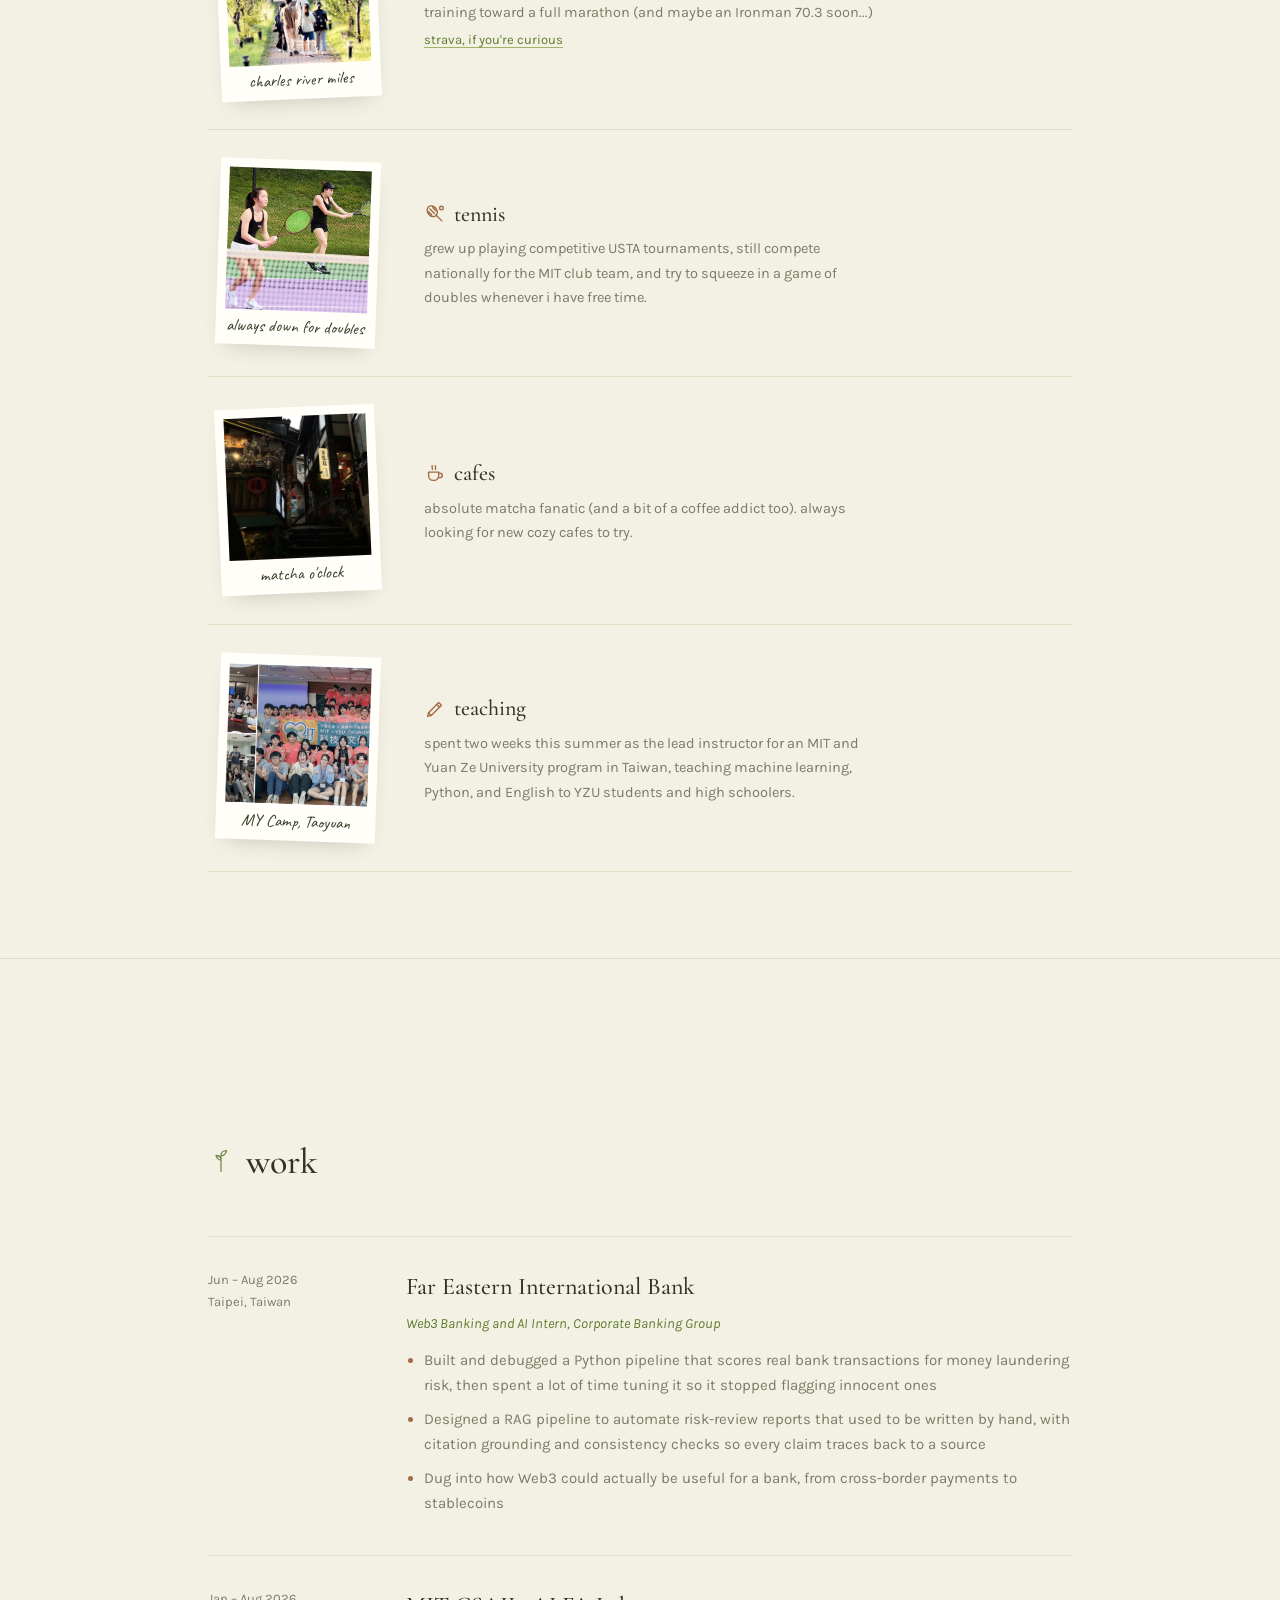
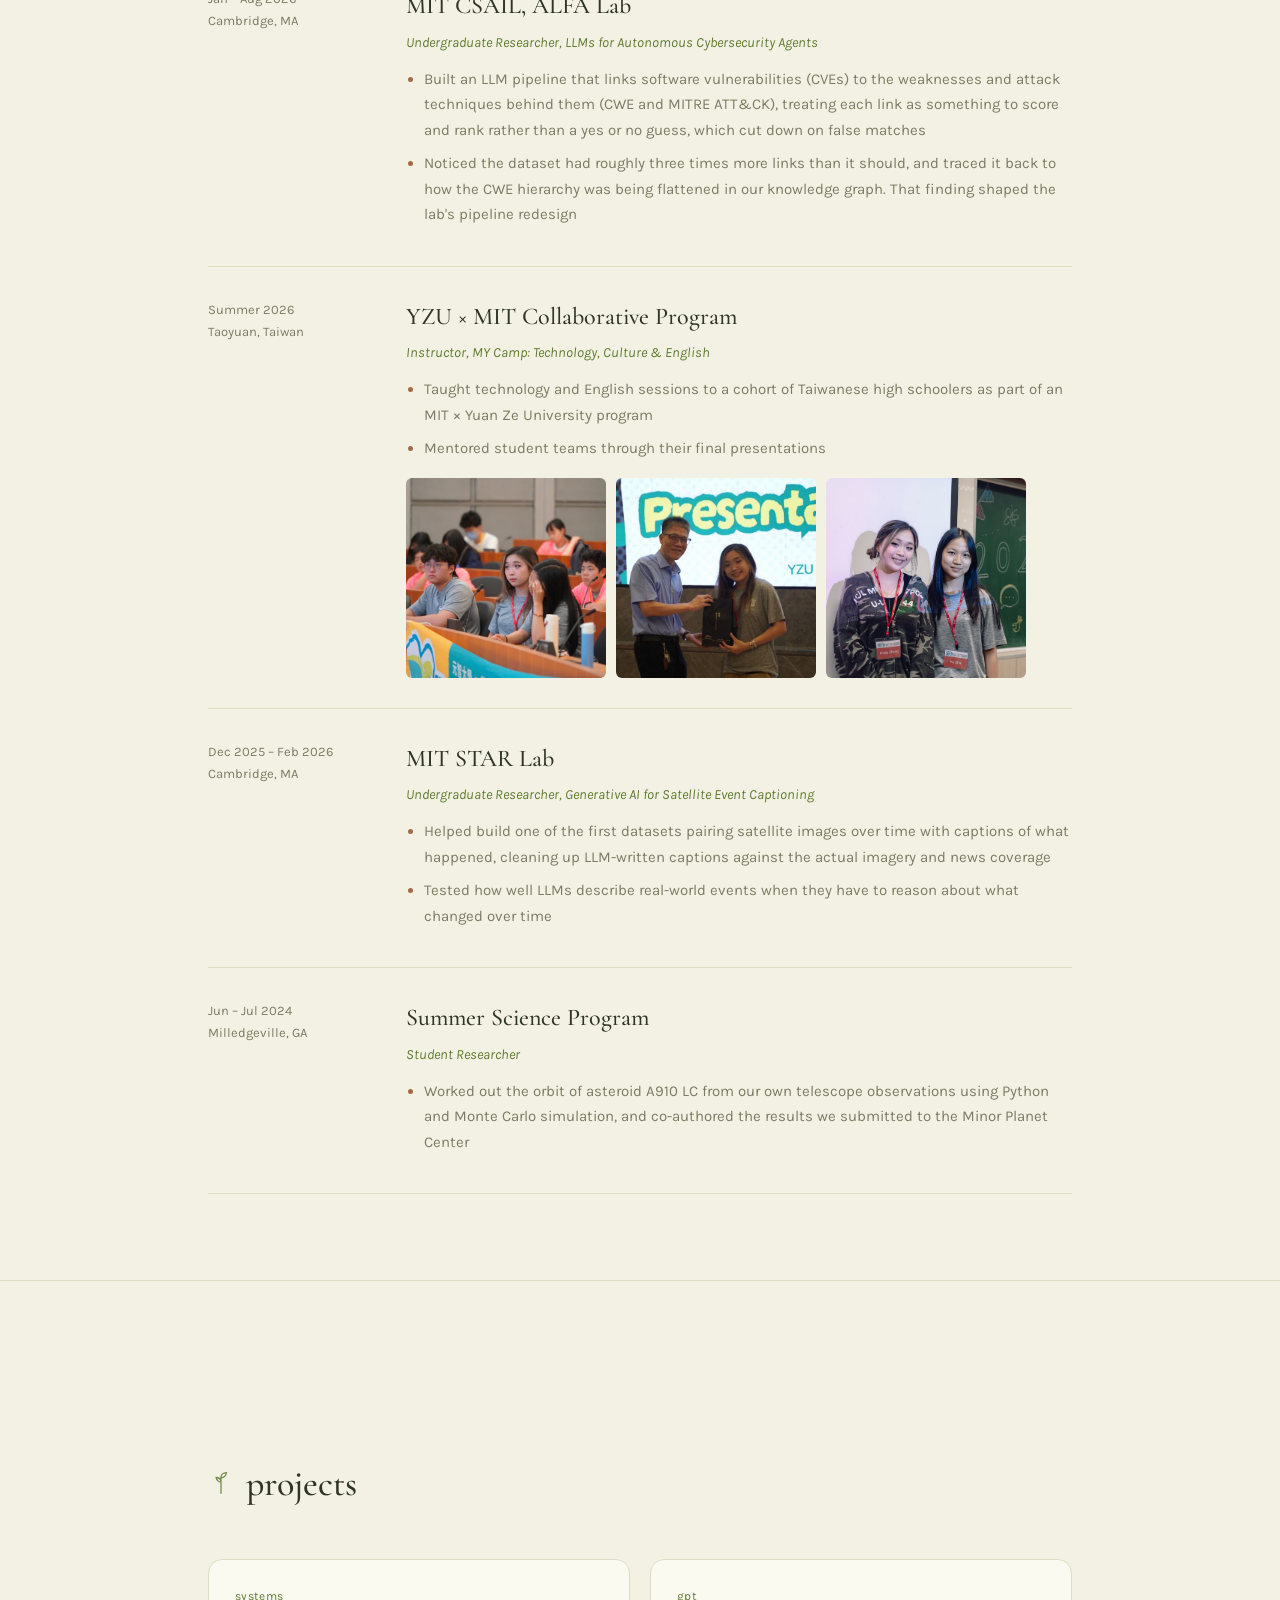
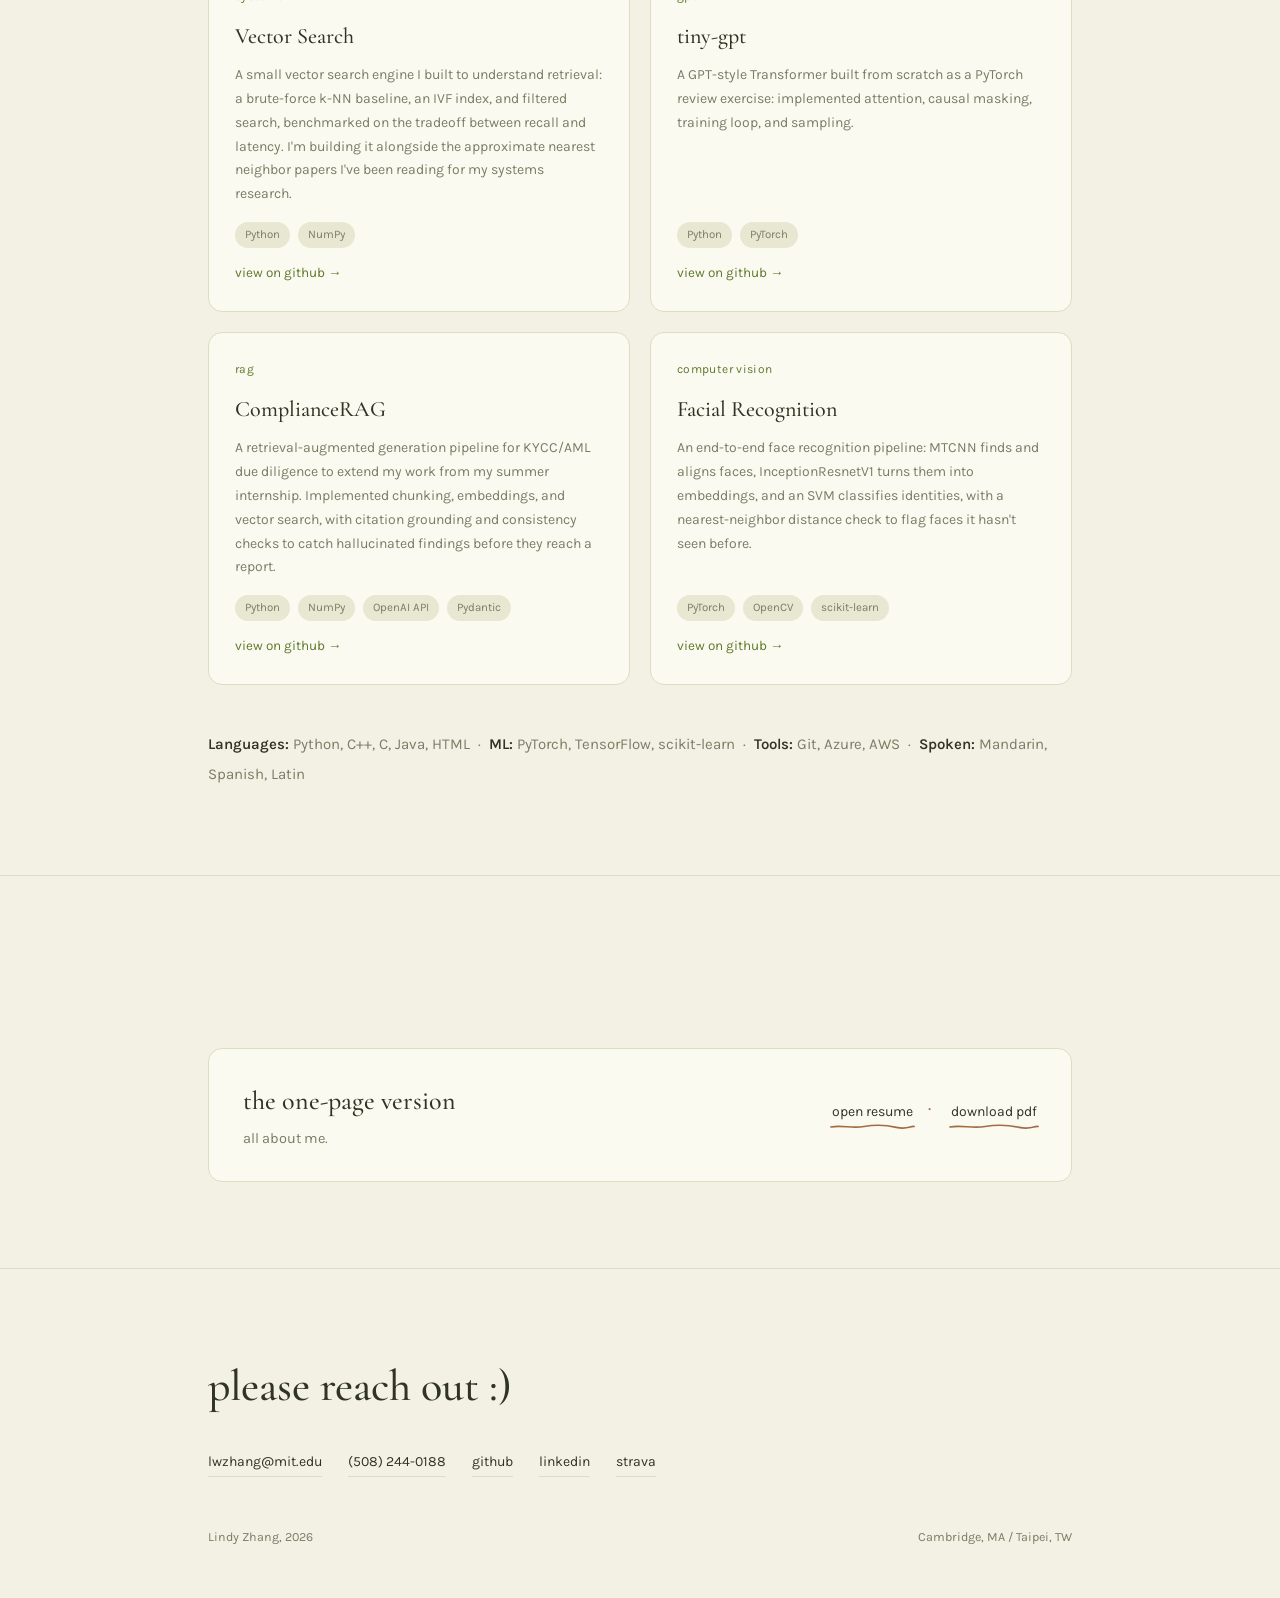
==== commit e56e7012: "redesigned website" ====
--- a/index.html
+++ b/index.html
@@ -4,34 +4,62 @@
 <meta charset="UTF-8">
 <meta name="viewport" content="width=device-width, initial-scale=1.0">
 <title>Lindy Zhang</title>
+<meta name="description" content="Lindy Zhang, CS and math at MIT. Research, projects, and personal essays.">
+<link rel="icon" href="favicon.svg" type="image/svg+xml">
+<link rel="apple-touch-icon" href="apple-touch-icon.png">
+
+<meta property="og:type" content="website">
+<meta property="og:url" content="https://lindy-zhang.github.io/">
+<meta property="og:title" content="Lindy Zhang">
+<meta property="og:description" content="CS and math at MIT. Research, projects, and personal essays.">
+<meta property="og:image" content="https://lindy-zhang.github.io/og-image.png">
+<meta property="og:image:width" content="1200">
+<meta property="og:image:height" content="630">
+<meta name="twitter:card" content="summary_large_image">
 <link rel="preconnect" href="https://fonts.googleapis.com">
-<link href="https://fonts.googleapis.com/css2?family=Cormorant+Garamond:ital,wght@0,400;0,500;0,600;1,400;1,500&family=Karla:wght@400;500;600&display=swap" rel="stylesheet">
+<link href="https://fonts.googleapis.com/css2?family=Caveat:wght@500&family=Cormorant+Garamond:ital,wght@0,400;0,500;0,600;1,400;1,500&family=Karla:wght@400;500;600&display=swap" rel="stylesheet">
 <style>
-  :root{
-    --bg:#F6F1E7;
-    --bg-2:#EFE7D6;
-    --white:#FFFDF8;
-    --ink:#3B362C;
-    --muted:#8B8371;
-    --sage:#7F9171;
-    --sage-dark:#5C6E4F;
-    --clay:#C6987C;
-    --line:#E3DAC3;
+    :root{
+    --bg:#F3F1E4;
+    --bg-2:#E8E7D2;
+    --white:#FBFAF1;
+    --ink:#2F3522;
+    --muted:#7A7C64;
+    --sage:#9DB46A;
+    --sage-dark:#5E7A2E;
+    --clay:#A26B45;
+    --line:#DCDDC2;
+    --nav-bg:rgba(243,241,228,0.9);
+    --shadow:rgba(47,53,34,0.28);
+    --polaroid:#FFFEF8;
+    --polaroid-ink:#3A3F2C;
     --max:920px;
-  }
-  /* WRITING */
-.write-list{display:flex; flex-direction:column;}
-.write-entry{
-  padding:26px 0; border-bottom:1px solid var(--line);
-  display:flex; justify-content:space-between; align-items:flex-start; gap:24px; flex-wrap:wrap;
-  text-decoration:none; color:var(--ink);
-}
-.write-entry:first-child{border-top:1px solid var(--line);}
-.write-entry:hover h4{color:var(--sage-dark);}
-.write-entry .write-main{max-width:520px;}
-.write-entry h4{font-family:'Cormorant Garamond',serif; font-weight:500; font-size:23px; margin-bottom:6px; transition:color .2s;}
-.write-entry p{font-size:14.5px; color:var(--muted);}
-.write-entry .write-meta{font-size:12.5px; color:var(--muted); white-space:nowrap; padding-top:6px;}
+    --squiggle:url("data:image/svg+xml,%3Csvg xmlns='http://www.w3.org/2000/svg' viewBox='0 0 100 8' preserveAspectRatio='none'%3E%3Cpath d='M1 4.5C15 2 25 6.5 40 4S65 2 78 5 95 3 99 4' fill='none' stroke='black' stroke-width='1.6' stroke-linecap='round' vector-effect='non-scaling-stroke'/%3E%3C/svg%3E");
+    --squiggle-bold:url("data:image/svg+xml,%3Csvg xmlns='http://www.w3.org/2000/svg' viewBox='0 0 100 8' preserveAspectRatio='none'%3E%3Cpath d='M1 4.5C15 2 25 6.5 40 4S65 2 78 5 95 3 99 4' fill='none' stroke='black' stroke-width='2.6' stroke-linecap='round' vector-effect='non-scaling-stroke'/%3E%3C/svg%3E");
+  }
+    body::before{
+    content:""; position:fixed; inset:0; z-index:100; pointer-events:none;
+    opacity:.07;
+    background-image:url("data:image/svg+xml,%3Csvg xmlns='http://www.w3.org/2000/svg' width='220' height='220'%3E%3Cfilter id='n'%3E%3CfeTurbulence type='fractalNoise' baseFrequency='.85' numOctaves='3' stitchTiles='stitch'/%3E%3CfeColorMatrix values='0 0 0 0 0 0 0 0 0 0 0 0 0 0 0 1 0 0 0 0'/%3E%3C/filter%3E%3Crect width='100%25' height='100%25' filter='url(%23n)'/%3E%3C/svg%3E");
+  }
+  @media (prefers-color-scheme: dark){ body::before{filter:invert(1); opacity:.10;} }
+  @media (prefers-color-scheme: dark){
+    :root{
+      --bg:#1B1D16;
+      --bg-2:#272A20;
+      --white:#22251C;
+      --ink:#ECEADB;
+      --muted:#A4A68F;
+      --sage:#7F9650;
+      --sage-dark:#AFC685;
+      --clay:#CF9C78;
+      --line:#363A2C;
+      --nav-bg:rgba(27,29,22,0.88);
+      --shadow:rgba(0,0,0,0.55);
+      --polaroid:#E6E2D0;
+      --polaroid-ink:#33382A;
+    }
+  }
   *{box-sizing:border-box; margin:0; padding:0;}
   html{scroll-behavior:smooth;}
   body{
@@ -55,7 +83,7 @@
   /* NAV */
   nav{
     position:fixed; top:0; left:0; right:0; z-index:60;
-    background:rgba(246,241,231,0.9); backdrop-filter:blur(8px);
+    background:var(--nav-bg); backdrop-filter:blur(8px);
     border-bottom:1px solid var(--line);
   }
   nav .wrap{display:flex; align-items:center; justify-content:space-between; height:64px;}
@@ -79,12 +107,30 @@
   }
   .hero h1 em{font-style:italic; color:var(--sage-dark); font-weight:500;}
   .hero p.lede{font-size:17px; color:var(--muted); max-width:440px; margin-bottom:30px;}
-  .cta-row{display:flex; gap:22px; flex-wrap:wrap; align-items:center;}
-  .cta{font-size:14px; text-decoration:none; border-bottom:1px solid var(--sage-dark); padding-bottom:2px; color:var(--ink);}
+    .cta-row{display:flex; gap:14px 38px; flex-wrap:wrap; align-items:center;}
+  .cta-row .cta + .cta::before{
+    content:"·"; position:absolute; left:-23px; top:-1px;
+    color:var(--clay); font-size:18px; line-height:1;
+    pointer-events:none;
+  }
+    .cta{position:relative; font-size:14px; text-decoration:none; padding-bottom:7px; color:var(--ink); transition:color .2s;}
+  .cta::after{
+    content:""; position:absolute; left:-2px; right:-2px; bottom:0; height:7px;
+    background:var(--clay);
+    -webkit-mask:var(--squiggle) no-repeat center / 100% 100%; mask:var(--squiggle) no-repeat center / 100% 100%;
+    transition:transform .3s ease;
+  }
   .cta:hover{color:var(--sage-dark);}
+  .cta:hover::after{transform:translateY(1px) scaleX(1.05);}
+  .scribble{position:relative; white-space:nowrap;}
+  .scribble::after{
+    content:""; position:absolute; left:-4%; right:-4%; bottom:-4px; height:12px;
+    background:var(--clay); opacity:.85;
+    -webkit-mask:var(--squiggle-bold) no-repeat center / 100% 100%; mask:var(--squiggle-bold) no-repeat center / 100% 100%;
+  }
   .hero-photo{
     border-radius:6px 60px 6px 6px; overflow:hidden; aspect-ratio:4/5;
-    box-shadow:0 24px 48px -20px rgba(59,54,44,0.25);
+    box-shadow:0 24px 48px -20px var(--shadow);
   }
   .hero-photo img{width:100%; height:100%; object-fit:cover;}
 
@@ -101,20 +147,67 @@
   .about-photo{border-radius:60px 6px 60px 6px; overflow:hidden; aspect-ratio:3/4;}
   .about-photo img{width:100%; height:100%; object-fit:cover;}
 
-  /* NOTES (life outside) */
-  .notes{display:flex; flex-direction:column; gap:0;}
+  /* WRITING */
+  .write-list{display:flex; flex-direction:column;}
+  .write-entry{
+    padding:26px 0; border-bottom:1px solid var(--line);
+    display:flex; justify-content:space-between; align-items:flex-start; gap:24px; flex-wrap:wrap;
+    text-decoration:none; color:var(--ink);
+  }
+  .write-entry:first-child{border-top:1px solid var(--line);}
+  .write-entry:hover h4{color:var(--sage-dark);}
+  .write-entry .write-main{max-width:520px;}
+  .write-entry h4{font-family:'Cormorant Garamond',serif; font-weight:500; font-size:23px; margin-bottom:6px; transition:color .2s;}
+  .write-entry p{font-size:14.5px; color:var(--muted);}
+  .write-entry .write-meta{font-size:12.5px; color:var(--muted); white-space:nowrap; padding-top:6px;}
+  .write-intro{font-family:'Cormorant Garamond',serif; font-style:italic; font-size:20px; color:var(--muted); max-width:520px; margin-bottom:34px;}
+  .write-feature{
+    display:block; text-decoration:none; color:var(--ink);
+    background:var(--white); border:1px solid var(--line); border-radius:14px;
+    padding:38px 40px; margin-bottom:34px; transition:box-shadow .2s, transform .2s;
+  }
+  .write-feature:hover{box-shadow:0 18px 34px -22px var(--shadow); transform:translateY(-2px);}
+  .write-feature .kicker{font-size:12px; color:var(--sage-dark); letter-spacing:0.04em; margin-bottom:14px;}
+  .write-feature h3{font-family:'Cormorant Garamond',serif; font-weight:500; font-size:clamp(28px,4vw,36px); line-height:1.2; margin-bottom:18px;}
+  .write-feature blockquote{
+    font-family:'Cormorant Garamond',serif; font-style:italic; font-size:21px; line-height:1.5;
+    border-left:2px solid var(--clay); padding-left:20px; margin-bottom:18px; max-width:560px;
+  }
+  .write-feature p{font-size:15px; color:var(--muted); max-width:520px; margin-bottom:14px;}
+  .write-feature .go{font-size:13.5px; color:var(--sage-dark);}
+  @media(max-width:600px){.write-feature{padding:28px 24px;}}
+
+     /* NOTES (polaroids) */
+  .notes{display:flex; flex-direction:column;}
   .note{
-    display:grid; grid-template-columns:88px 1fr; gap:22px; align-items:center;
-    padding:22px 0; border-bottom:1px solid var(--line);
+    display:grid; grid-template-columns:180px 1fr; gap:36px; align-items:center;
+    padding:30px 0; border-bottom:1px solid var(--line);
   }
   .note:first-child{border-top:1px solid var(--line);}
-  @media(max-width:600px){.note{grid-template-columns:60px 1fr;}}
-  .note .thumb{width:100px; height:100px; border-radius:50%; overflow:hidden; flex-shrink:0;}
-  @media(max-width:600px){.note .thumb{width:60px; height:60px;}}
-  .note .thumb img{width:100%; height:100%; object-fit:cover;}
-  .note h4{font-family:'Cormorant Garamond',serif; font-weight:500; font-size:20px; margin-bottom:4px;}
+  .polaroid{
+    width:160px; margin:0 auto; background:var(--polaroid); padding:9px 9px 0;
+    box-shadow:0 10px 22px -12px var(--shadow);
+    transform:rotate(-2.5deg); transition:transform .3s ease;
+  }
+  .note:nth-child(even) .polaroid{transform:rotate(2deg);}
+  .note:hover .polaroid{transform:rotate(0) scale(1.04);}
+  .polaroid img{width:100%; aspect-ratio:1/1; object-fit:cover;}
+  .polaroid figcaption{
+    font-family:'Caveat',cursive; font-size:17px; line-height:1.2; color:var(--polaroid-ink);
+    text-align:center; padding:6px 2px 9px;
+  }
+  .note h4{
+    font-family:'Cormorant Garamond',serif; font-weight:500; font-size:22px; margin-bottom:4px;
+    display:flex; align-items:center; gap:8px;
+  }
+  .doodle{width:22px; height:22px; color:var(--clay); flex-shrink:0;}
   .note p{font-size:14.5px; color:var(--muted); max-width:460px;}
   .note a.gentle-link{color:var(--sage-dark); text-decoration:none; border-bottom:1px solid var(--sage); font-size:13px;}
+  @media(max-width:600px){
+    .note{grid-template-columns:110px 1fr; gap:20px;}
+    .polaroid{width:104px; padding:6px 6px 0;}
+    .polaroid figcaption{font-size:14px; padding:4px 2px 6px;}
+  }
 
   /* WORK (experience) */
   .work-list{display:flex; flex-direction:column;}
@@ -138,7 +231,7 @@
     padding:26px; text-decoration:none; color:var(--ink);
     display:flex; flex-direction:column; transition:box-shadow .2s, transform .2s;
   }
-  .proj-card:hover{box-shadow:0 18px 34px -22px rgba(59,54,44,0.3); transform:translateY(-2px);}
+  .proj-card:hover{box-shadow:0 18px 34px -22px var(--shadow); transform:translateY(-2px);}
   .proj-card .tag{font-size:12px; color:var(--sage-dark); letter-spacing:0.03em; margin-bottom:12px;}
   .proj-card h3{font-family:'Cormorant Garamond',serif; font-weight:500; font-size:22px; margin-bottom:8px;}
   .proj-card p{font-size:14px; color:var(--muted); margin-bottom:16px; flex-grow:1;}
@@ -152,6 +245,16 @@
   .skills-line{color:var(--muted); font-size:15px; line-height:2;}
   .skills-line strong{color:var(--ink); font-weight:600;}
 
+  /* RESUME */
+  .resume-card{
+    display:flex; justify-content:space-between; align-items:center; gap:24px; flex-wrap:wrap;
+    background:var(--white); border:1px solid var(--line); border-radius:14px;
+    padding:30px 34px;
+  }
+  .resume-card h3{font-family:'Cormorant Garamond',serif; font-weight:500; font-size:26px; margin-bottom:4px;}
+  .resume-card p{font-size:14.5px; color:var(--muted);}
+  @media(max-width:600px){.resume-card{padding:24px;}}
+
   /* FOOTER */
   footer{padding:80px 0 50px; border-top:1px solid var(--line);}
   footer h2{font-family:'Cormorant Garamond',serif; font-weight:500; font-size:clamp(30px,5vw,44px); margin-bottom:26px; max-width:520px;}
@@ -160,7 +263,7 @@
   .foot-links a:hover{border-color:var(--sage-dark); color:var(--sage-dark);}
   .foot-bottom{color:var(--muted); font-size:12.5px; display:flex; justify-content:space-between; flex-wrap:wrap; gap:8px;}
 
-  ::selection{background:var(--clay); color:var(--white);}
+  ::selection{background:var(--clay); color:var(--bg);}
   @media (prefers-reduced-motion: reduce){ *{animation:none !important; transition:none !important;} .fade{opacity:1 !important; transform:none !important;} }
 </style>
 </head>
@@ -171,11 +274,11 @@
     <div class="brand">lindy zhang</div>
     <div class="navlinks">
       <a href="#about">about</a>
+      <a href="#writing">writing</a>
       <a href="#notes">notes</a>
       <a href="#work">work</a>
       <a href="#projects">projects</a>
-      <a href="#writing">writing</a>
-      <a href="Lindy_Zhang_Resume__2028__AIML_.pdf" target="_blank">resume</a>
+      <a href="resume.pdf" target="_blank" rel="noopener">resume</a>
       <a href="#contact">contact</a>
     </div>
   </div>
@@ -187,17 +290,18 @@
       <div class="fade">
         <div class="eyebrow">
           <svg class="sprig" viewBox="0 0 24 24" fill="none" stroke="currentColor" stroke-width="1.2"><path d="M12 21V6M12 6c0-2.5 2-4.5 5-4.5-.5 3-2.5 5-5 4.5ZM12 10c0-2.5-2-4-4.5-4C8 8.5 10 10.5 12 10Z"/></svg>
-          <span>cs + math @ mit</span>
-        </div>
-        <h1>hi, i'm lindy! —<br> </h1>
-        <p class="lede">currently researching how AI systems fit into transaction banking, as well as cybersecurity. spending the summer interning + traveling around Taiwan & Japan. off the clock, i'm usually on a run, at a cafe, or on a tennis court.</p>
+          <span>cs + math @ MIT</span>
+        </div>
+<h1>hi, i'm <span class="scribble">lindy</span>!</h1>
+        <p class="lede">cs + math at MIT. i just spent the summer building AI tools for a bank in Taipei, and i'm currently doing research at CSAIL. off the clock, i'm usually running by the Charles River, at a cute cafe, or on a tennis court!</p>
         <div class="cta-row">
           <a class="cta" href="#work">see what i've been working on</a>
+          <a class="cta" href="#writing">read my writing</a>
           <a class="cta" href="https://github.com/lindy-zhang" target="_blank" rel="noopener">github</a>
         </div>
       </div>
       <div class="hero-photo fade">
-        <img src="assets/travel-kimono3.jpg" alt="Lindy at a temple archway">
+        <img src="assets/travel-kimono3.jpg" alt="Lindy at a temple archway" fetchpriority="high">
       </div>
     </div>
   </div>
@@ -211,13 +315,54 @@
     </div>
     <div class="about-grid fade">
       <div class="about-text">
-        <p>I study Computer Science and Mathematics at MIT.</p>
-        <p>I'm looking at <em>software engineering, AI/ML, and hardware-adjacent</em> roles for next year. </p>
-        <p>Outside of tech, I like early morning long runs, afternoon tennis sessions on hot sunny days, and a good matcha (or coffee) at an aesthetic cafes. if you can't find me, look for the nearest cafe: i'll probably be there :) </p>
+        <p>i'm a student studying Computer Science and Mathematics at MIT (6-4 + 18).</p>
+        <p>so far, in terms of research, i've been exploring when we can trust what an LLM says, whether that's mapping software vulnerabilities for cybersecurity agents (CSAIL, ALFA Lab) or checking how well models describe events in satellite imagery (Aero-Astro, STAR Lab). i also care a lot about the <em>safety side</em>, which is why i spent the summer as an AISF Fellow with MIT AI Alignment.</p>
+        <p>i'm the Mentorship Chair for <em>MIT Women in AI</em>, where i work on helping more women and underrepresented students find their place in CS and AI.</p>
+        <p>i'm looking for <em>software engineering, AI/ML, and hardware-adjacent</em> internships for Summer 2027.</p>
+        <p>outside of tech, i like early morning long runs, afternoon tennis on hot sunny days, and a good matcha (or coffee) at an aesthetic cafe. if you can't find me, look for the nearest cafe: i'll probably be there :)</p>
       </div>
       <div class="about-photo">
-        <img src="assets/camp-speaking2.jpg" alt="Lindy teaching a session">
-      </div>
+        <img src="assets/camp-speaking2.jpg" alt="Lindy teaching a session" loading="lazy" decoding="async">
+      </div>
+    </div>
+  </div>
+</section>
+
+<hr class="divider">
+
+<section id="writing">
+  <div class="wrap">
+    <div class="section-head fade">
+      <svg class="sprig" viewBox="0 0 24 24" fill="none" stroke="currentColor" stroke-width="1.2"><path d="M12 21V6M12 6c0-2.5 2-4.5 5-4.5-.5 3-2.5 5-5 4.5ZM12 10c0-2.5-2-4-4.5-4C8 8.5 10 10.5 12 10Z"/></svg>
+      <h2>writing</h2>
+    </div>
+    <p class="write-intro fade">a few pieces i've written, inspired by my mother and the places i call home.</p>
+
+    <a class="write-feature fade" href="writing/what-the-ocean-promised.html">
+      <div class="kicker">personal essay · forthcoming in MIT Angles</div>
+      <h3>What the Ocean Promised</h3>
+      <blockquote>A group of aunties crowd a street vendor selling fresh durian, the shrill of their haggling piercing the air. Amidst the chaos of the market, children still wearing their school-issued uniforms shriek and swerve around customers...</blockquote>
+      <p>On my mother's life before I knew her, and the fragments I've managed to gather together </p>
+      <div class="go">read the essay →</div>
+    </a>
+
+    <div class="write-list fade">
+      <a class="write-entry" href="writing/on-leaving-and-finding-home.html">
+        <div class="write-main">
+          <h4>On Leaving and Finding Home</h4>
+          <p>What does it feel like to grow up in a small town? What does it mean to miss a place you were desperate to escape?</p>
+          <p style="font-style:italic; color:var(--sage-dark); font-size:12.5px; margin-top:4px;">forthcoming in MIT Angles</p>
+        </div>
+        <div class="write-meta">read →</div>
+      </a>
+      <a class="write-entry" href="writing/flash.html">
+        <div class="write-main">
+          <h4>Flash</h4>
+          <p>An ode to adulthood.</p>
+          <p style="font-style:italic; color:var(--sage-dark); font-size:12.5px; margin-top:4px;">published in the Rune Magazine, 2026 edition</p>
+        </div>
+        <div class="write-meta">read →</div>
+      </a>
     </div>
   </div>
 </section>
@@ -231,35 +376,52 @@
       <h2>small notes</h2>
     </div>
     <div class="notes fade">
+
       <div class="note">
-        <div class="thumb"><img src="assets/travel-walk.jpg" alt="A quiet tree-lined path"></div>
-        <div>
-          <h4>running</h4>
-          <p>training toward a full marathon. (and maybe an Ironman 70.3 soon...) </p>
+        <figure class="polaroid">
+          <img src="assets/travel-walk.jpg" alt="A quiet tree-lined path">
+          <figcaption>charles river miles</figcaption>
+        </figure>
+        <div>
+          <h4><svg class="doodle" viewBox="0 0 24 24" fill="none" stroke="currentColor" stroke-width="1.5" stroke-linecap="round" stroke-linejoin="round"><path d="M3 20c3-1 4-4 7-4s3 3 6 2 2-6 0-8" stroke-dasharray="2 2.6"/><path d="M16 10V3l4 1.6-4 1.6"/></svg>running</h4>
+          <p>training toward a full marathon (and maybe an Ironman 70.3 soon...)</p>
           <a class="gentle-link" href="https://www.strava.com/athletes/120327915" target="_blank" rel="noopener">strava, if you're curious</a>
         </div>
       </div>
+
       <div class="note">
-        <div class="thumb"><img src="assets/tennis-action.jpg" alt="Lindy playing tennis"></div>
-        <div>
-          <h4>tennis</h4>
-          <p>grew up playing competitive USTA tournaments, still competing nationally for the MIT club team and trying to squeeze in a game of doubles whenever I have free time.</p>
-        </div>
-      </div>
+        <figure class="polaroid">
+          <img src="assets/tennis-action.jpg" alt="Lindy playing tennis">
+          <figcaption>always down for doubles</figcaption>
+        </figure>
+        <div>
+          <h4><svg class="doodle" viewBox="0 0 24 24" fill="none" stroke="currentColor" stroke-width="1.5" stroke-linecap="round" stroke-linejoin="round"><ellipse cx="9" cy="9" rx="5" ry="6.3" transform="rotate(-40 9 9)"/><path d="M6.5 6.5l5 5M5 9.5l3.5 3.5M9.5 5l3.5 3.5"/><path d="M13 13l6.5 6.5"/><circle cx="19" cy="5.5" r="2"/></svg>tennis</h4>
+          <p>grew up playing competitive USTA tournaments, still compete nationally for the MIT club team, and try to squeeze in a game of doubles whenever i have free time.</p>
+        </div>
+      </div>
+
       <div class="note">
-        <div class="thumb"><img src="assets/travel-alley.jpg" alt="A cafe-lined alley"></div>
-        <div>
-          <h4>cafes</h4>
-          <p>absolute matcha fanatic (and a bit of a coffee addict as well). Always looking for new cozy cafes to try.</p>
-        </div>
-      </div>
+        <figure class="polaroid">
+          <img src="assets/travel-alley.jpg" alt="A cafe-lined alley">
+          <figcaption>matcha o'clock</figcaption>
+        </figure>
+        <div>
+          <h4><svg class="doodle" viewBox="0 0 24 24" fill="none" stroke="currentColor" stroke-width="1.5" stroke-linecap="round" stroke-linejoin="round"><path d="M5 10h11v4a5 5 0 0 1-5 5h-1a5 5 0 0 1-5-5z"/><path d="M16 11h1.5a2.5 2.5 0 0 1 0 5H15.5"/><path d="M9 3c-1 1.5 1 2.5 0 4M12.5 3c-1 1.5 1 2.5 0 4"/></svg>cafes</h4>
+          <p>absolute matcha fanatic (and a bit of a coffee addict too). always looking for new cozy cafes to try.</p>
+        </div>
+      </div>
+
       <div class="note">
-        <div class="thumb"><img src="assets/camp-collage.jpg" alt="Camp group photo"></div>
-        <div>
-          <h4>teaching</h4>
-          <p>spent two weeks this summer as the lead instructor for an MIT and Yuan Ze University program in Taiwan, teaching Machine Learning, Python, and English to YZU students and high schoolers.</p>
-        </div>
-      </div>
+        <figure class="polaroid">
+          <img src="assets/camp-collage.jpg" alt="Camp group photo">
+          <figcaption>MY Camp, Taoyuan</figcaption>
+        </figure>
+        <div>
+          <h4><svg class="doodle" viewBox="0 0 24 24" fill="none" stroke="currentColor" stroke-width="1.5" stroke-linecap="round" stroke-linejoin="round"><path d="M4 20l1-4L16 5l3 3L8 19z"/><path d="M14 7l3 3"/><path d="M5 16l3 3"/></svg>teaching</h4>
+          <p>spent two weeks this summer as the lead instructor for an MIT and Yuan Ze University program in Taiwan, teaching machine learning, Python, and English to YZU students and high schoolers.</p>
+        </div>
+      </div>
+
     </div>
   </div>
 </section>
@@ -278,10 +440,23 @@
         <div class="when">Jun – Aug 2026<br>Taipei, Taiwan</div>
         <div>
           <h3>Far Eastern International Bank</h3>
-          <div class="role">Corporate Banking and Artificial Intelligence Intern, Transaction Banking Group </div>
+          <div class="role">Web3 Banking and AI Intern, Corporate Banking Group</div>
           <ul>
-            <li>Building a document intelligence pipeline (OCR → LangChain → vector database → Gemini) to help automate KYCC/AML due diligence and credit risk reporting</li>
-            <li>Working on hallucination mitigation through citation grounding and consistency checking for a compliance pipeline that has to be trustworthy</li>
+            <li>Built and debugged a Python pipeline that scores real bank transactions for money laundering risk, then spent a lot of time tuning it so it stopped flagging innocent ones</li>
+            <li>Designed a RAG pipeline to automate risk-review reports that used to be written by hand, with citation grounding and consistency checks so every claim traces back to a source</li>
+            <li>Dug into how Web3 could actually be useful for a bank, from cross-border payments to stablecoins</li>
+          </ul>
+        </div>
+      </div>
+
+      <div class="work-item">
+        <div class="when">Jan – Aug 2026<br>Cambridge, MA</div>
+        <div>
+          <h3>MIT CSAIL, ALFA Lab</h3>
+          <div class="role">Undergraduate Researcher, LLMs for Autonomous Cybersecurity Agents</div>
+          <ul>
+            <li>Built an LLM pipeline that links software vulnerabilities (CVEs) to the weaknesses and attack techniques behind them (CWE and MITRE ATT&amp;CK), treating each link as something to score and rank rather than a yes or no guess, which cut down on false matches</li>
+            <li>Noticed the dataset had roughly three times more links than it should, and traced it back to how the CWE hierarchy was being flattened in our knowledge graph. That finding shaped the lab's pipeline redesign</li>
           </ul>
         </div>
       </div>
@@ -290,7 +465,7 @@
         <div class="when">Summer 2026<br>Taoyuan, Taiwan</div>
         <div>
           <h3>YZU × MIT Collaborative Program</h3>
-          <div class="role">Instructor, "MY Camp" — Technology, Culture &amp; English</div>
+          <div class="role">Instructor, MY Camp: Technology, Culture &amp; English</div>
           <ul>
             <li>Taught technology and English sessions to a cohort of Taiwanese high schoolers as part of an MIT × Yuan Ze University program</li>
             <li>Mentored student teams through their final presentations</li>
@@ -304,25 +479,13 @@
       </div>
 
       <div class="work-item">
-        <div class="when">Jan 2026 – Present<br>Cambridge, MA</div>
-        <div>
-          <h3>MIT CSAIL — ALFA Lab</h3>
-          <div class="role">Undergraduate Researcher, LLMs for Autonomous Cybersecurity Agents</div>
-          <ul>
-            <li>Built a pipeline that maps CVEs to CWE weakness categories and MITRE ATT&CK techniques, treating link generation as a scored relevance task rather than a hard match, to reduce hallucination</li>
-            <li>Traced a link over-inflation bug in a large dataset back to how a knowledge graph's category hierarchy was structured, which shaped a redesign of the lab's pipeline</li>
-          </ul>
-        </div>
-      </div>
-
-      <div class="work-item">
         <div class="when">Dec 2025 – Feb 2026<br>Cambridge, MA</div>
         <div>
           <h3>MIT STAR Lab</h3>
           <div class="role">Undergraduate Researcher, Generative AI for Satellite Event Captioning</div>
           <ul>
-            <li>Helped build one of the first multi-temporal satellite event captioning datasets</li>
-            <li>Evaluated how reliably LLMs describe real-world geospatial events, benchmarking temporal reasoning across model families</li>
+            <li>Helped build one of the first datasets pairing satellite images over time with captions of what happened, cleaning up LLM-written captions against the actual imagery and news coverage</li>
+            <li>Tested how well LLMs describe real-world events when they have to reason about what changed over time</li>
           </ul>
         </div>
       </div>
@@ -333,7 +496,7 @@
           <h3>Summer Science Program</h3>
           <div class="role">Student Researcher</div>
           <ul>
-            <li>Computed orbit determination for an asteroid using Python and Monte Carlo simulation, with the results coauthored and submitted to the Minor Planet Center</li>
+            <li>Worked out the orbit of asteroid A910 LC from our own telescope observations using Python and Monte Carlo simulation, and co-authored the results we submitted to the Minor Planet Center</li>
           </ul>
         </div>
       </div>
@@ -352,84 +515,69 @@
     </div>
     <div class="proj-grid fade">
 
+      <a class="proj-card" href="https://github.com/lindy-zhang/vector-search" target="_blank" rel="noopener">
+        <div class="tag">systems</div>
+        <h3>Vector Search</h3>
+        <p>A small vector search engine I built to understand retrieval: a brute-force k-NN baseline, an IVF index, and filtered search, benchmarked on the tradeoff between recall and latency. I'm building it alongside the approximate nearest neighbor papers I've been reading for my systems research.</p>
+        <div class="stack"><span>Python</span><span>NumPy</span></div>
+        <div class="go">view on github →</div>
+      </a>
+
+      <a class="proj-card" href="https://github.com/lindy-zhang/tiny-gpt" target="_blank" rel="noopener">
+        <div class="tag">gpt</div>
+        <h3>tiny-gpt</h3>
+        <p>A GPT-style Transformer built from scratch as a PyTorch review exercise: implemented attention, causal masking, training loop, and sampling.</p>
+        <div class="stack"><span>Python</span><span>PyTorch</span></div>
+        <div class="go">view on github →</div>
+      </a>
+
+      <a class="proj-card" href="https://github.com/lindy-zhang/compliance-rag" target="_blank" rel="noopener">
+        <div class="tag">rag</div>
+        <h3>ComplianceRAG</h3>
+        <p>A retrieval-augmented generation pipeline for KYCC/AML due diligence to extend my work from my summer internship. Implemented chunking, embeddings, and vector search, with citation grounding and consistency checks to catch hallucinated findings before they reach a report.</p>
+        <div class="stack"><span>Python</span><span>NumPy</span><span>OpenAI API</span><span>Pydantic</span></div>
+        <div class="go">view on github →</div>
+      </a>
+
       <a class="proj-card" href="https://github.com/lindy-zhang/face-recognition-pytorch" target="_blank" rel="noopener">
         <div class="tag">computer vision</div>
         <h3>Facial Recognition</h3>
-        <p>End-to-end face recognition pipeline: MTCNN detects and aligns faces, InceptionResnetV1 extracts 512-dimensional embeddings, and an SVM classifies identities: 97.95% test accuracy on a 10-identity LFW subset, w/ a nearest-neighbor distance check to catch faces outside the known set.</p>
+        <p>An end-to-end face recognition pipeline: MTCNN finds and aligns faces, InceptionResnetV1 turns them into embeddings, and an SVM classifies identities, with a nearest-neighbor distance check to flag faces it hasn't seen before.</p>
         <div class="stack"><span>PyTorch</span><span>OpenCV</span><span>scikit-learn</span></div>
         <div class="go">view on github →</div>
       </a>
 
-      <a class="proj-card" href="https://github.com/lindy-zhang/Deep-Learning" target="_blank" rel="noopener">
-        <div class="tag">coursework</div>
-        <h3>Deep Learning Notebooks</h3>
-        <p>Some introductory deep learning exercises from my classes + my own free time</p>
-        <div class="stack"><span>PyTorch</span><span>Jupyter</span></div>
-        <div class="go">view on github →</div>
-      </a>
-
-      <a class="proj-card" href="https://github.com/lindy-zhang/compliance-rag" target="_blank" rel="noopener">
-        <div class="tag"> rag</div>
-        <h3>ComplianceRAG</h3>
-        <p>A retrieval-augmented generation pipeline for KYCC/AML due diligence, extending my work from my banking internship. Implemented chunking, embeddings, and vector search, with citation grounding and consistency checks to catch hallucinated findings before they reach a report.</p>
-        <div class="stack"><span>Python</span><span>NumPy</span><span>OpenAI API</span><span>Pydantic</span></div>
-        <div class="go">view on github →</div>
-      </a>
-
-      <div class="proj-card dim">
-        <div class="tag">in progress</div>
-        <h3>Compliance Graph Explorer</h3>
-        <p>A public version from my research at FEIB.</p>
-        <div class="stack"><span>Neo4j</span><span>LangChain</span></div>
-        <div class="go">coming soon</div>
-      </div>
-
     </div>
 
     <div class="skills-line fade" style="margin-top:44px;">
-      <strong>Languages —</strong> Python, C++, Java &nbsp;·&nbsp;
-      <strong>ML —</strong> PyTorch, TensorFlow, Scikit-Learn, LangChain &nbsp;·&nbsp;
-      <strong>Infra —</strong> Neo4j, Git, Azure, AWS
+      <strong>Languages:</strong> Python, C++, C, Java, HTML &nbsp;·&nbsp;
+      <strong>ML:</strong> PyTorch, TensorFlow, scikit-learn &nbsp;·&nbsp;
+      <strong>Tools:</strong> Git, Azure, AWS &nbsp;·&nbsp;
+      <strong>Spoken:</strong> Mandarin, Spanish, Latin
     </div>
   </div>
 </section>
-<section id="writing">
-  <div class="wrap">
-    <div class="section-head">
-      <h2>writing</h2>
-    </div>
-    <p style="color:var(--muted); font-size:15px; max-width:480px; margin-bottom:30px;">A few pieces I've written in the past, inspired by my mother and the places I'm from.</p>
-    <div class="write-list">
-      <a class="write-entry" href="writing/what-the-ocean-promised.html">
-        <div class="write-main">
-          <h4>What the Ocean Promised</h4>
-          <p>On my mother's life before I knew her, and the fragments I've managed to gather together.</p>
-          <p style="font-style:italic; color:var(--sage-dark); font-size:12.5px; margin-top:4px;">forthcoming in MIT Angles</p>
-      </div>
-      <div class="write-meta">read →</div>
-    </a>
-      <a class="write-entry" href="writing/on-leaving-and-finding-home.html">
-        <div class="write-main">
-          <h4>On Leaving and Finding Home</h4>
-          <p>On growing up in a small town, wanting out of it, and what it means to miss a place you were desperate to leave.</p>
-          <p style="font-style:italic; color:var(--sage-dark); font-size:12.5px; margin-top:4px;">forthcoming in MIT Angles</p>
-        </div>
-        <div class="write-meta">read →</div>
-      </a>
-      <a class="write-entry" href="writing/flash.html">
-        <div class="write-main">
-          <h4>Flash</h4>
-          <p>An ode to adulthood.</p>
-          <p style="font-style:italic; color:var(--sage-dark); font-size:12.5px; margin-top:4px;">published in the Rune Magazine, 2026 edition </p>
-        </div>
-        <div class="write-meta">read →</div>
-      </a>
+
+<hr class="divider">
+
+<section id="resume">
+  <div class="wrap">
+    <div class="resume-card fade">
+      <div>
+        <h3>the one-page version</h3>
+        <p>all about me.</p>
+      </div>
+      <div class="cta-row">
+        <a class="cta" href="resume.pdf" target="_blank" rel="noopener">open resume</a>
+        <a class="cta" href="resume.pdf" download>download pdf</a>
+      </div>
     </div>
   </div>
 </section>
+
 <footer id="contact">
   <div class="wrap">
-    <h2>please reach out :) </h2>
+    <h2>please reach out :)</h2>
     <div class="foot-links">
       <a href="mailto:lwzhang@mit.edu">lwzhang@mit.edu</a>
       <a href="tel:5082440188">(508) 244-0188</a>
@@ -452,4 +600,4 @@
 </script>
 
 </body>
-</html>
+</html>
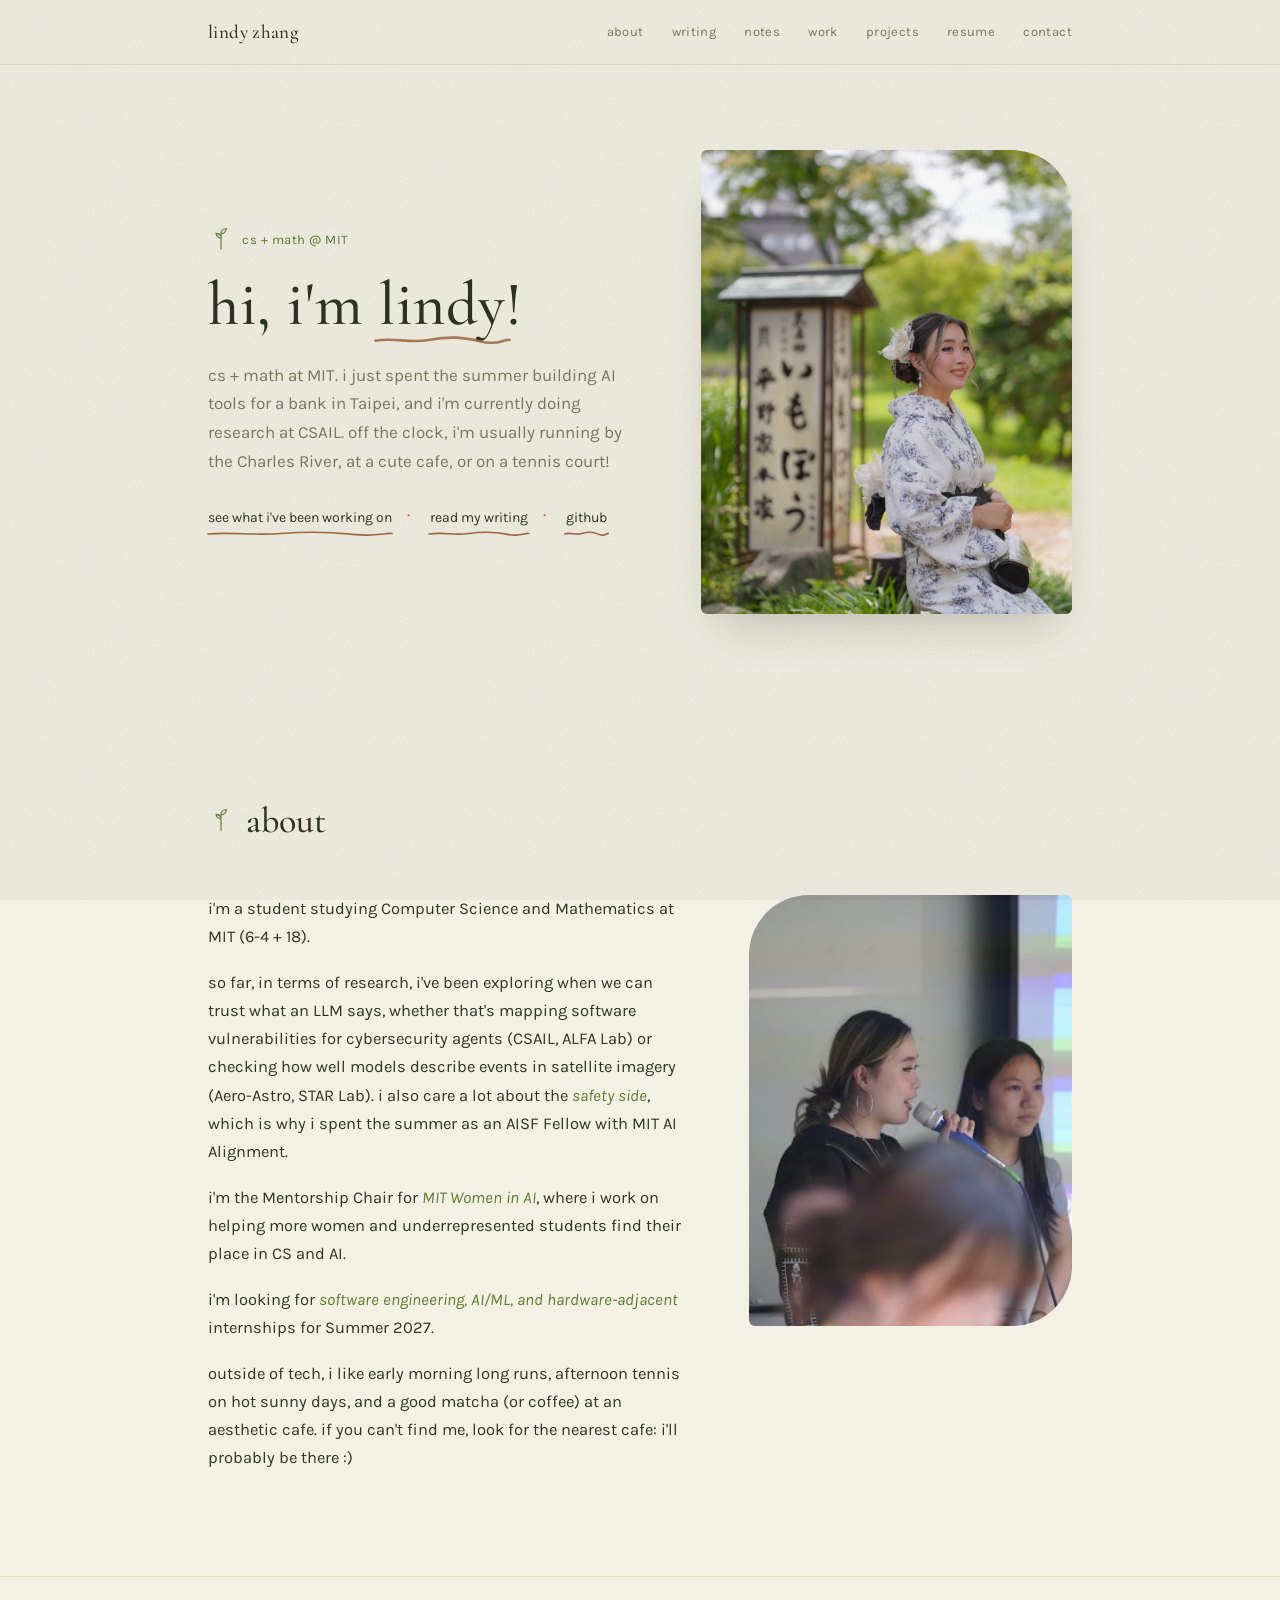
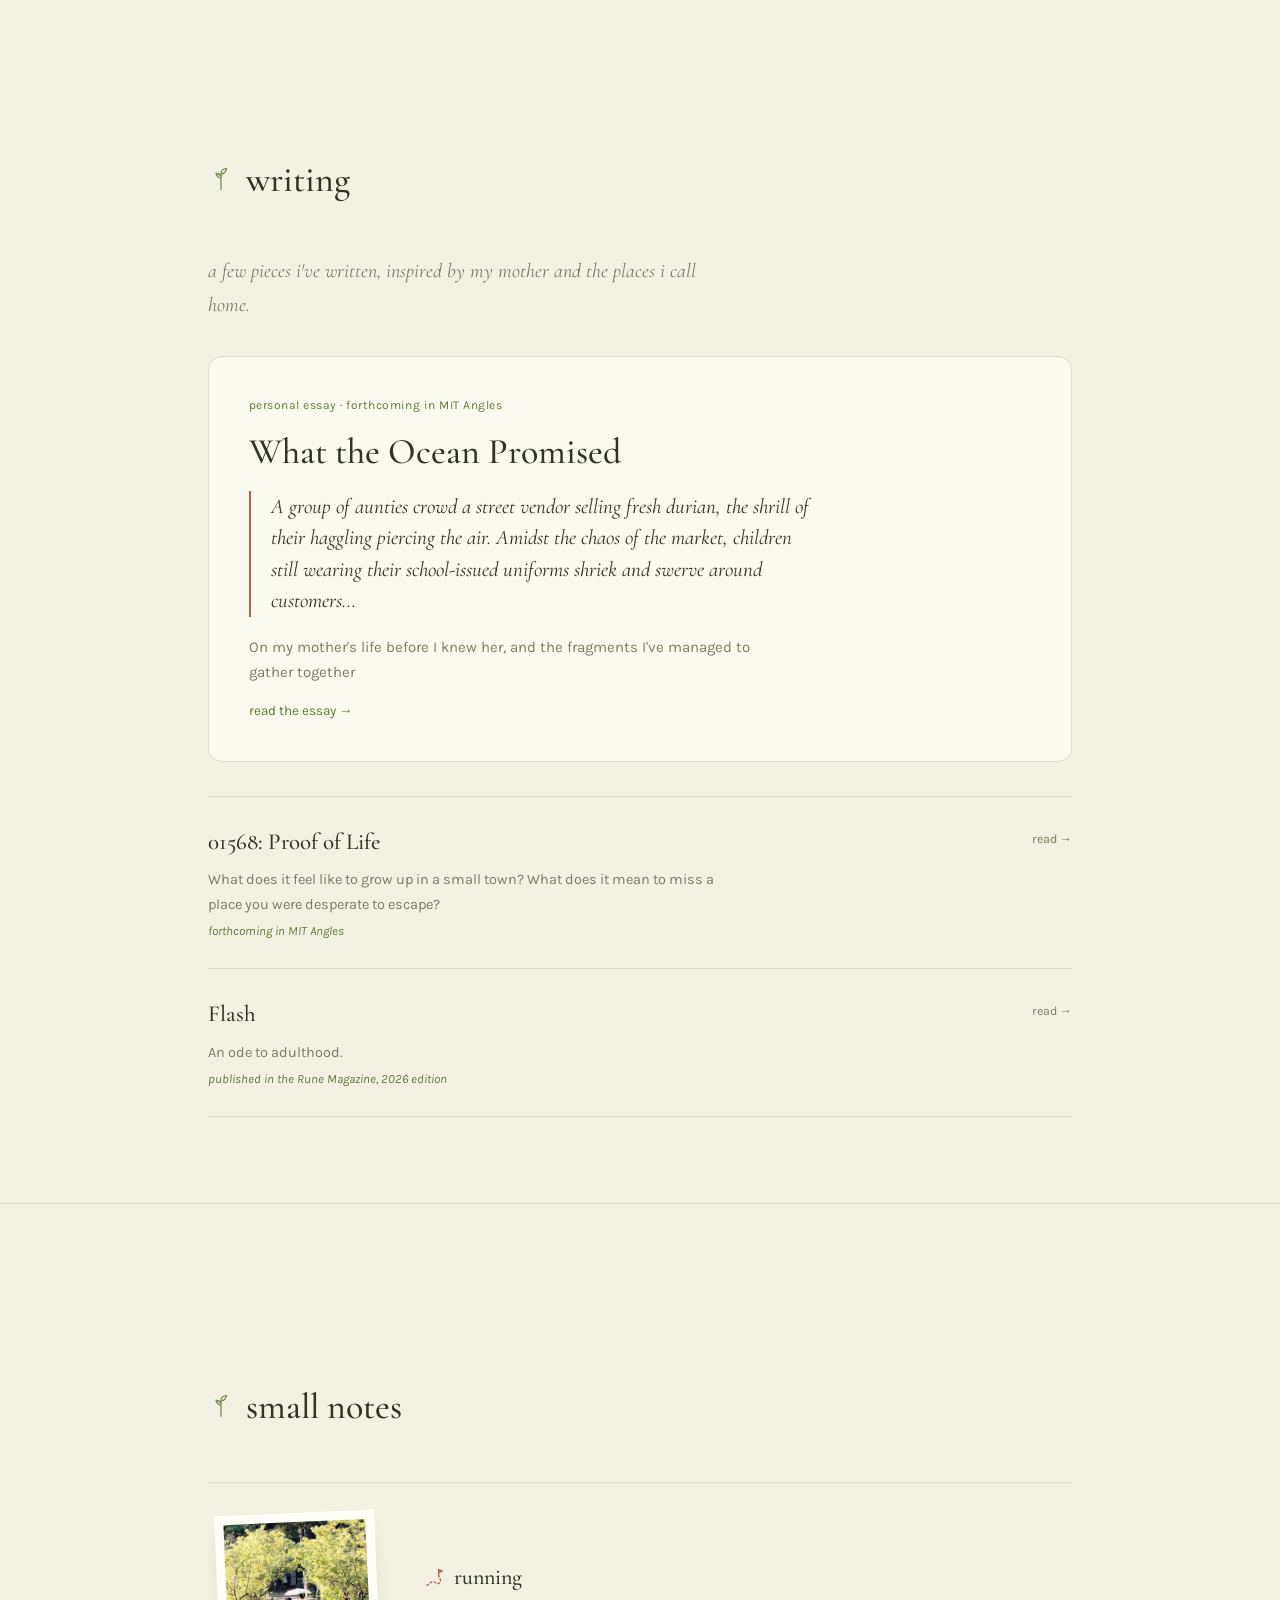
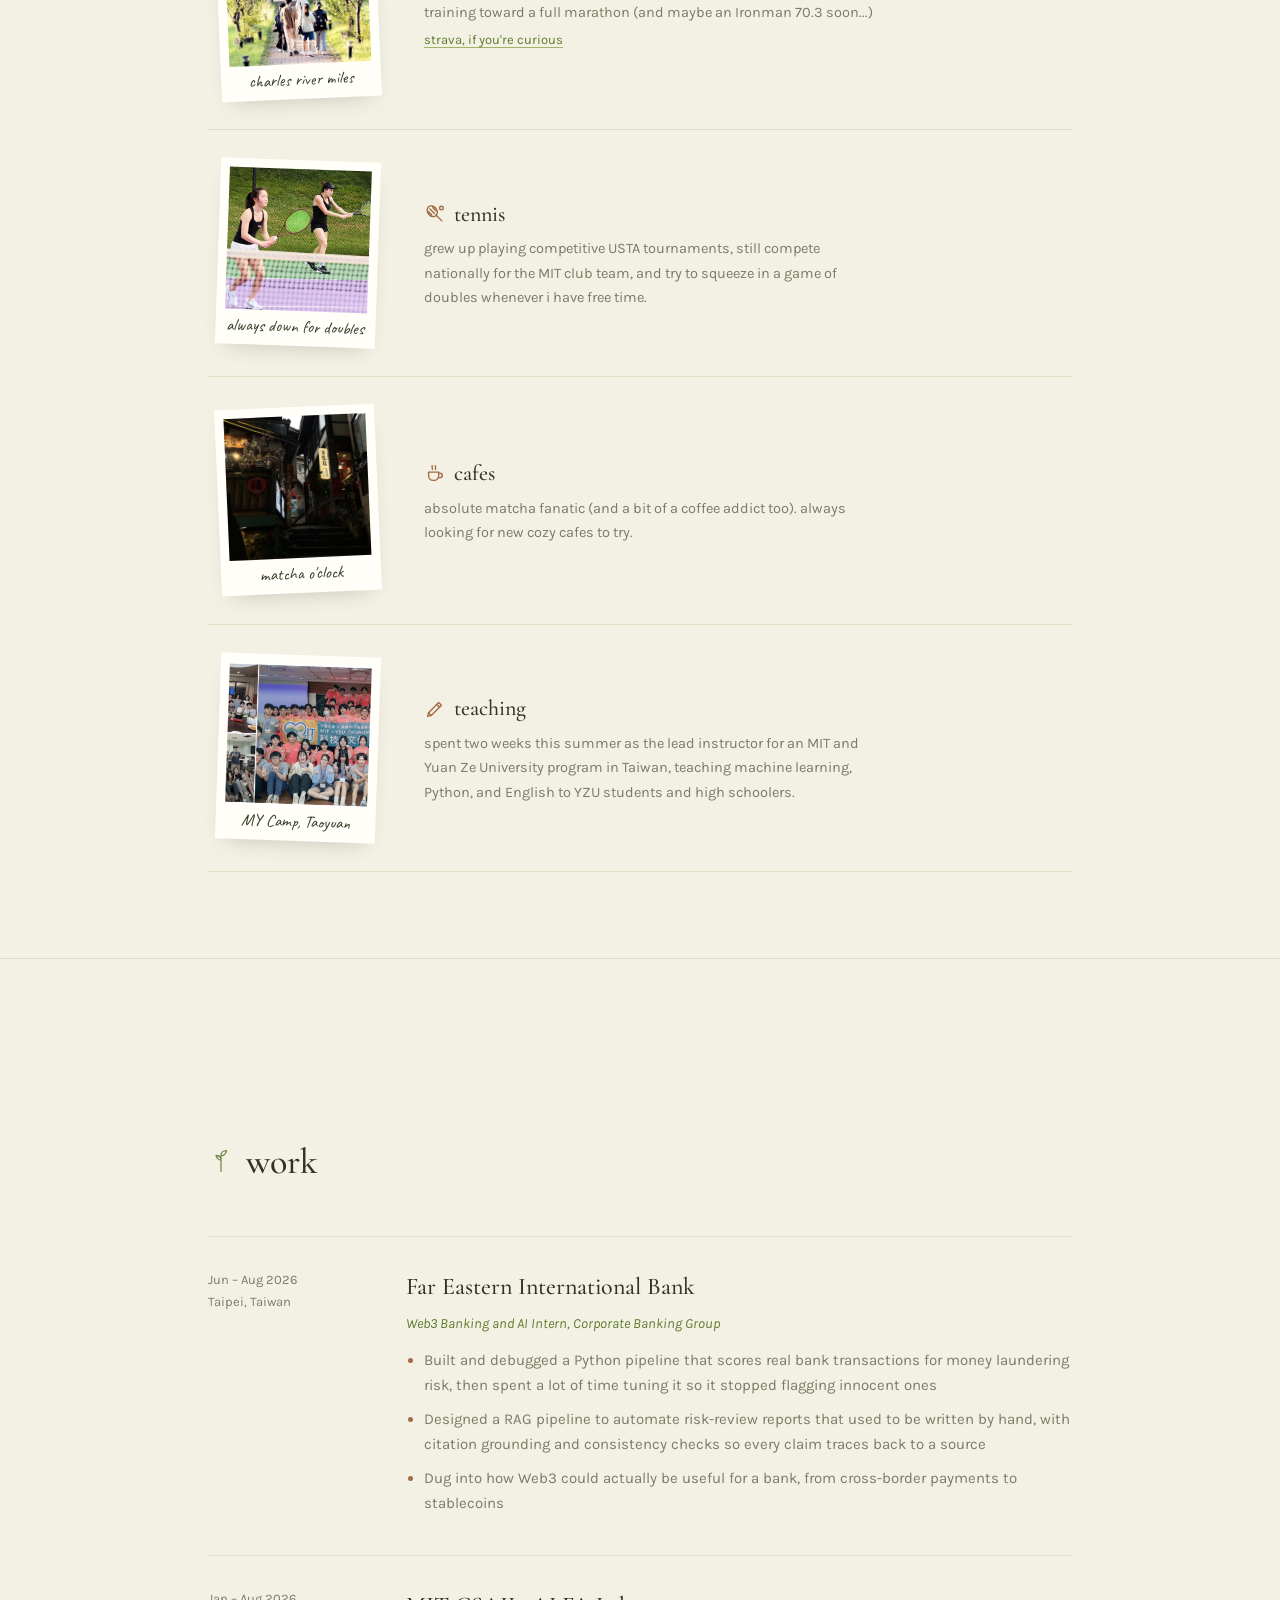
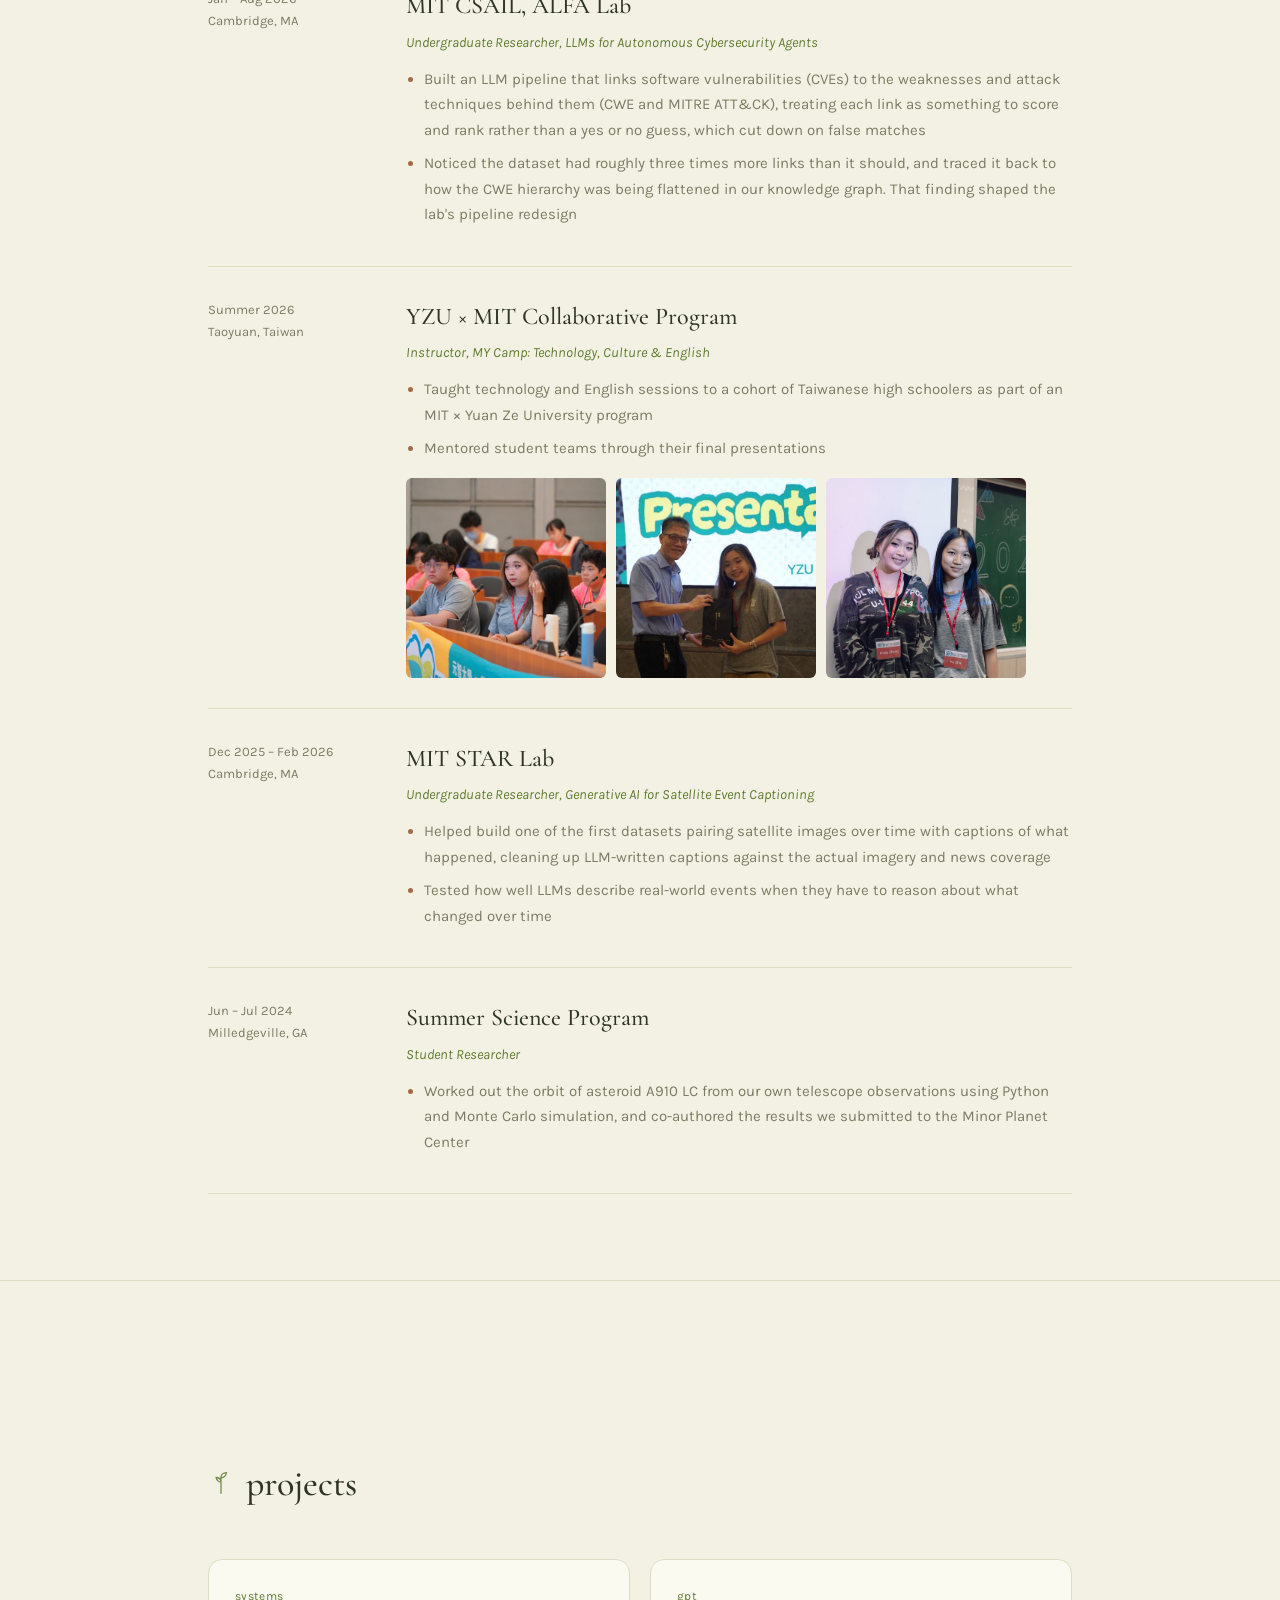
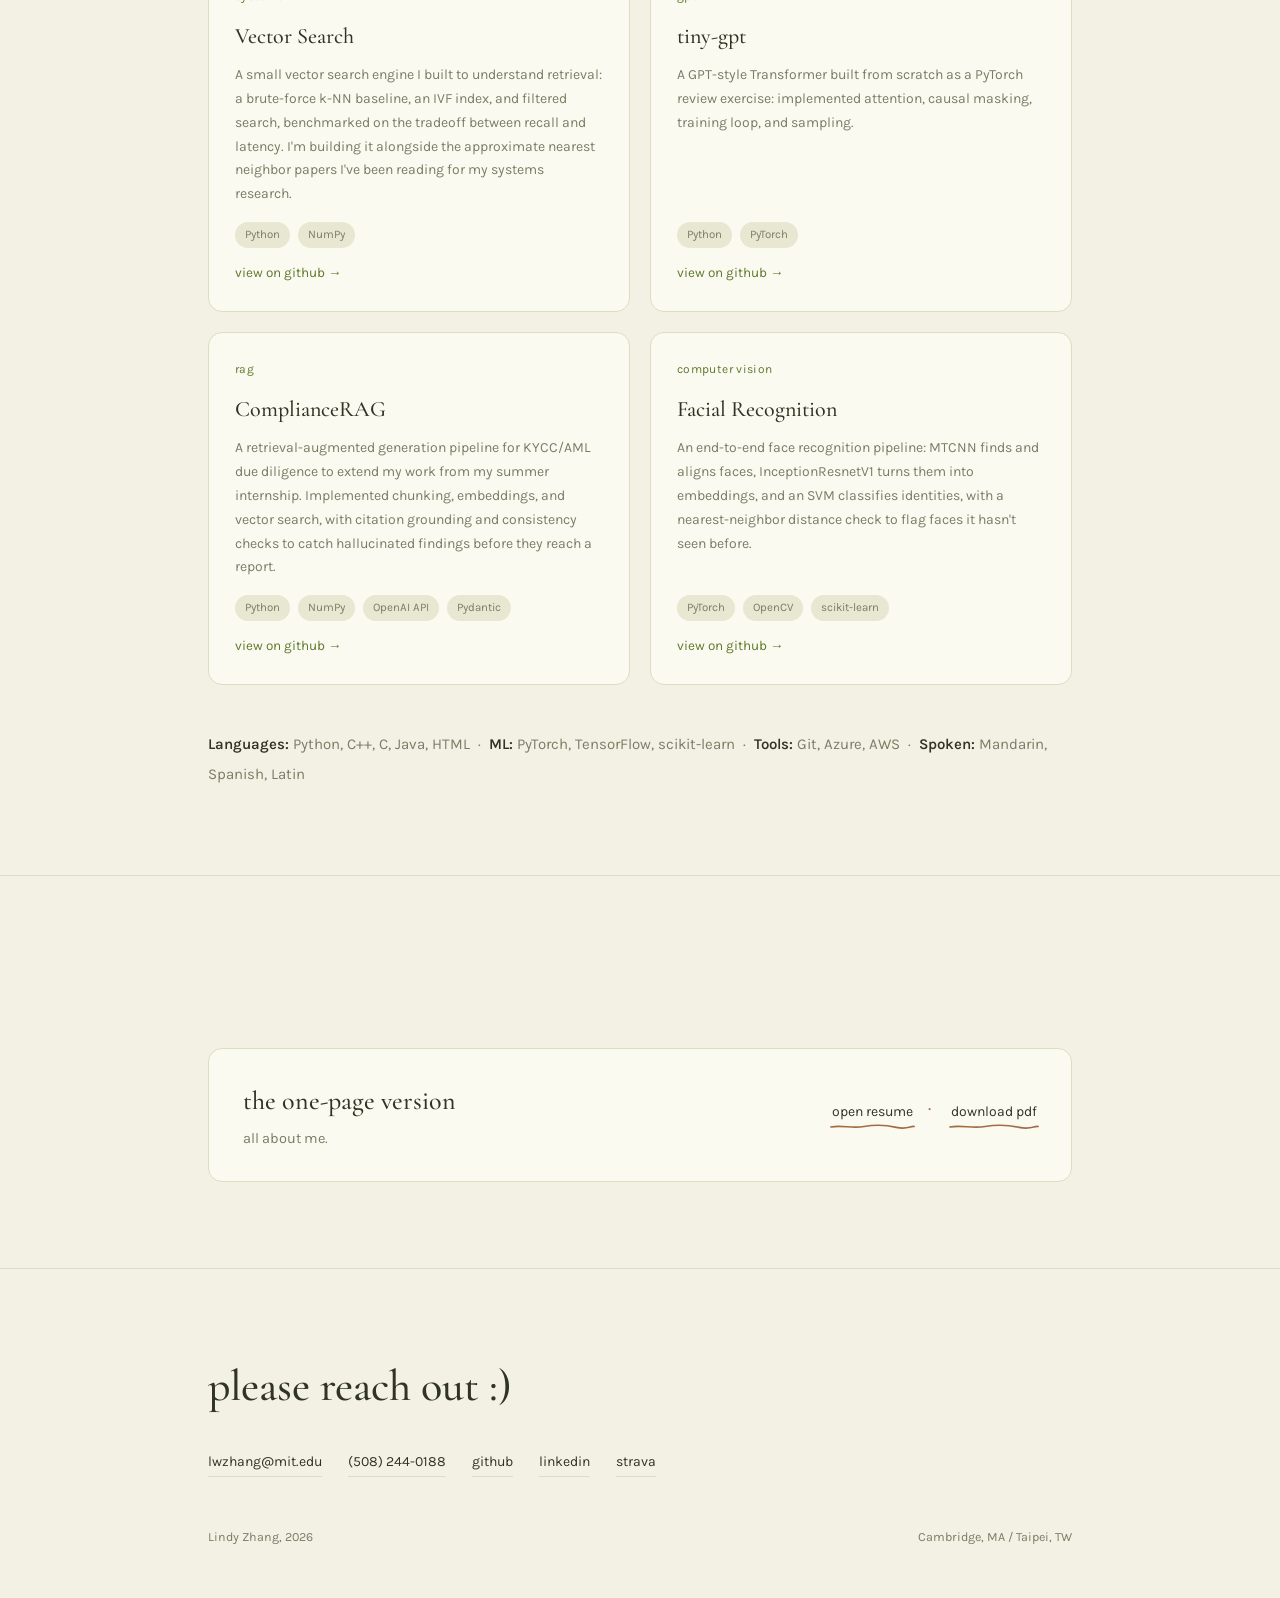
==== commit c43a1f0d: "small changes" ====
--- a/index.html
+++ b/index.html
@@ -349,7 +349,7 @@
     <div class="write-list fade">
       <a class="write-entry" href="writing/on-leaving-and-finding-home.html">
         <div class="write-main">
-          <h4>On Leaving and Finding Home</h4>
+          <h4>01568: Proof of Life</h4>
           <p>What does it feel like to grow up in a small town? What does it mean to miss a place you were desperate to escape?</p>
           <p style="font-style:italic; color:var(--sage-dark); font-size:12.5px; margin-top:4px;">forthcoming in MIT Angles</p>
         </div>
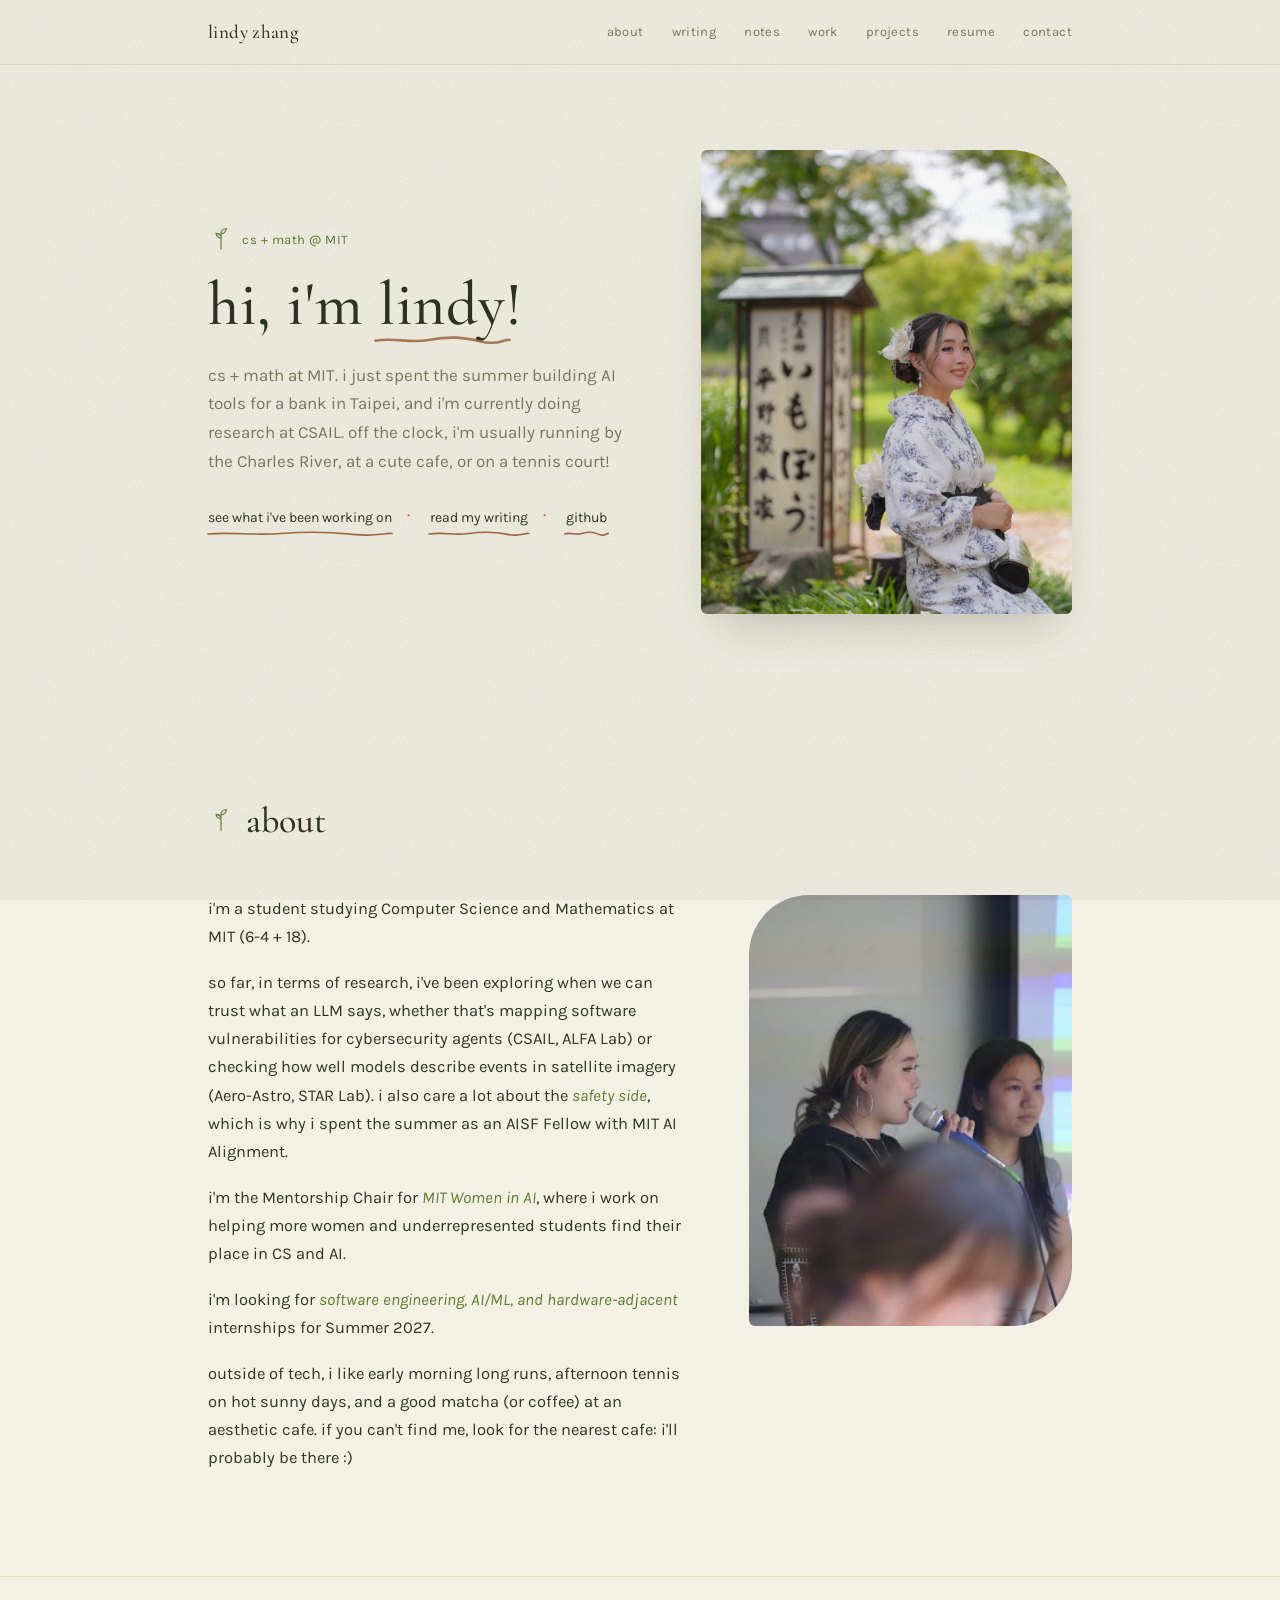
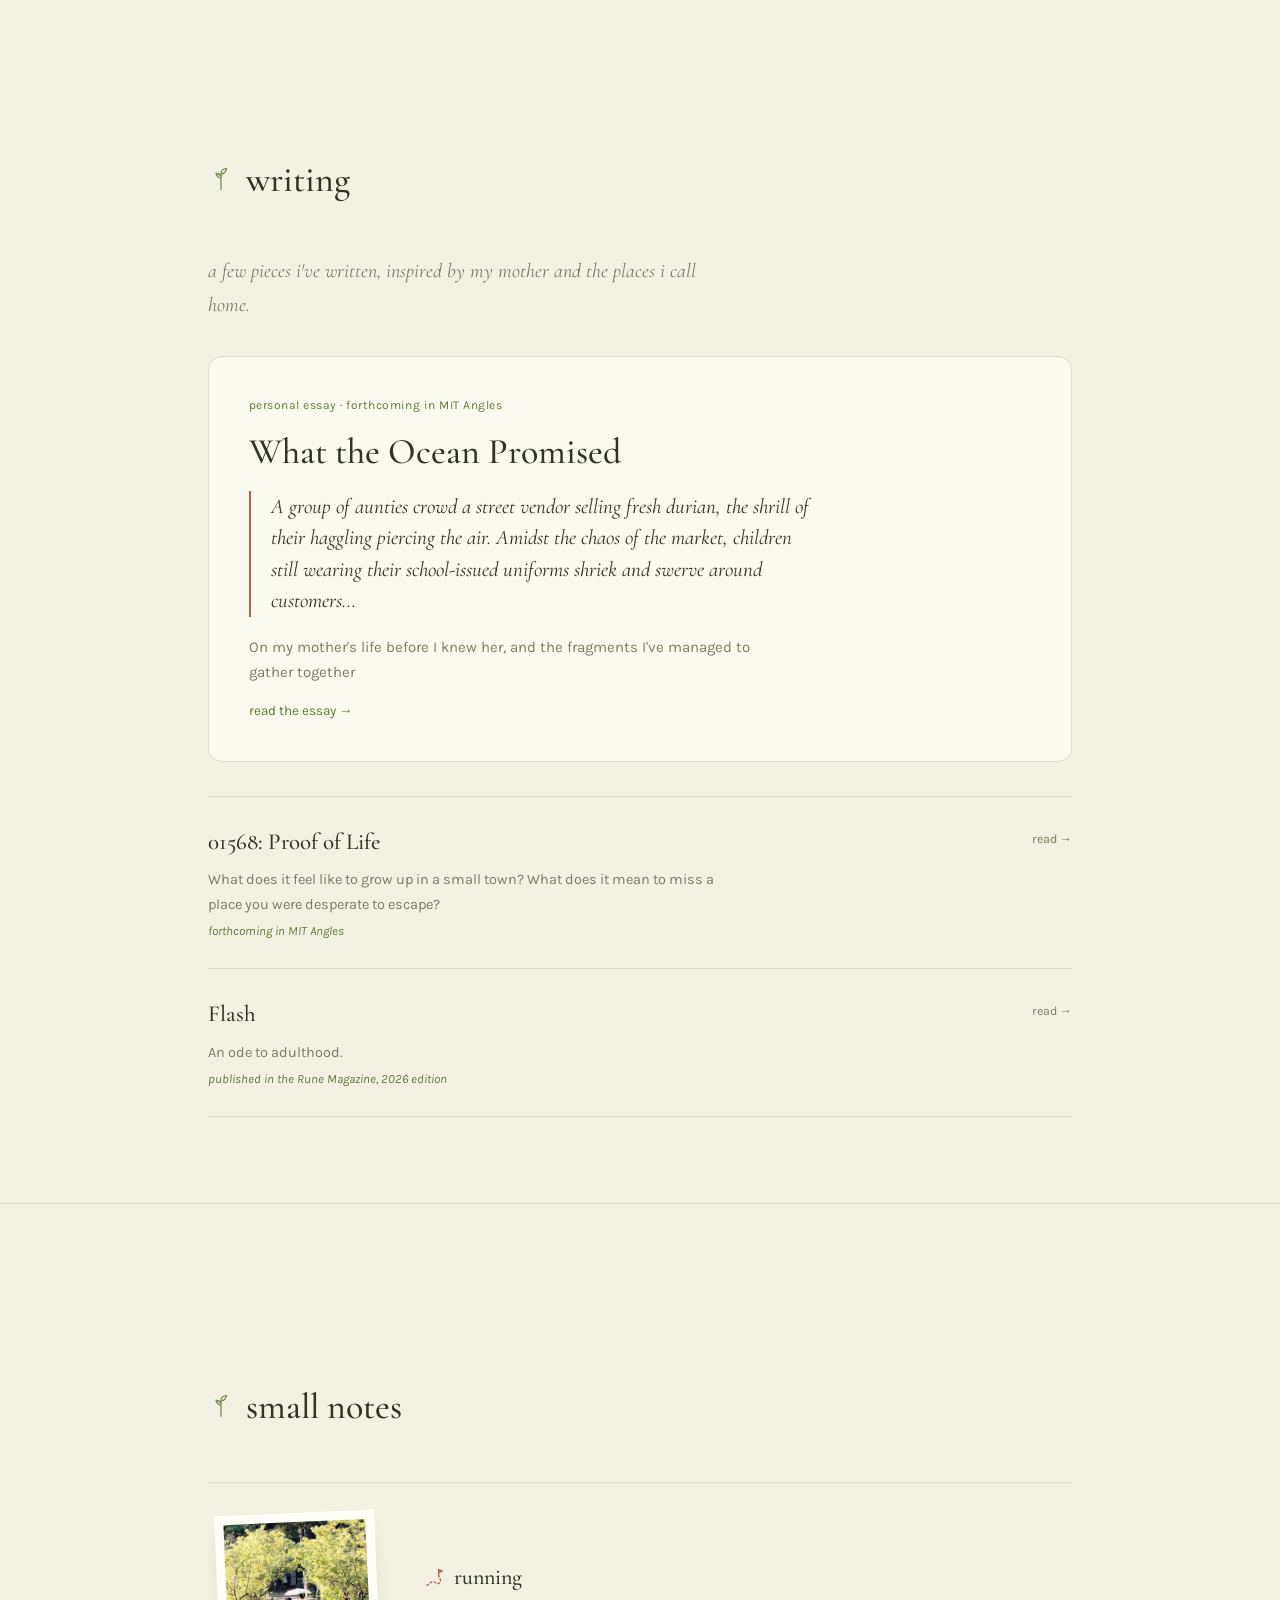
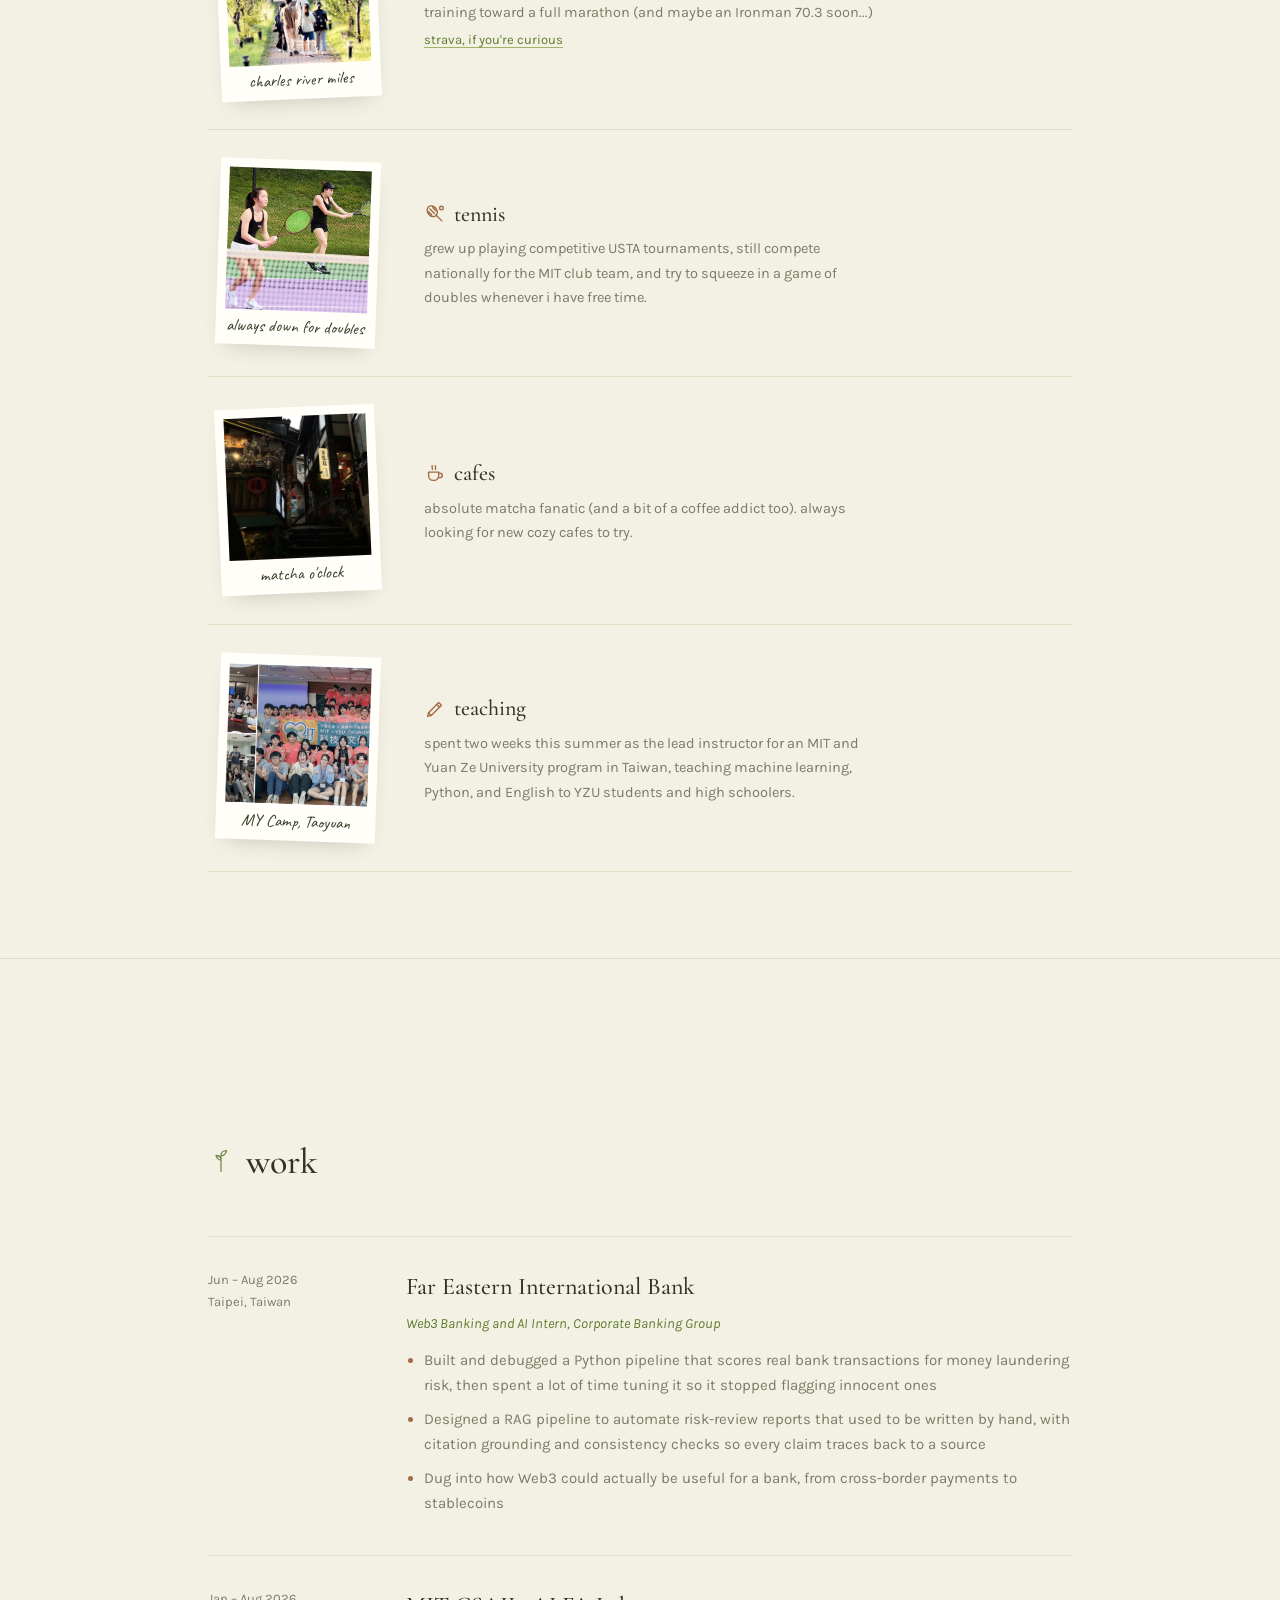
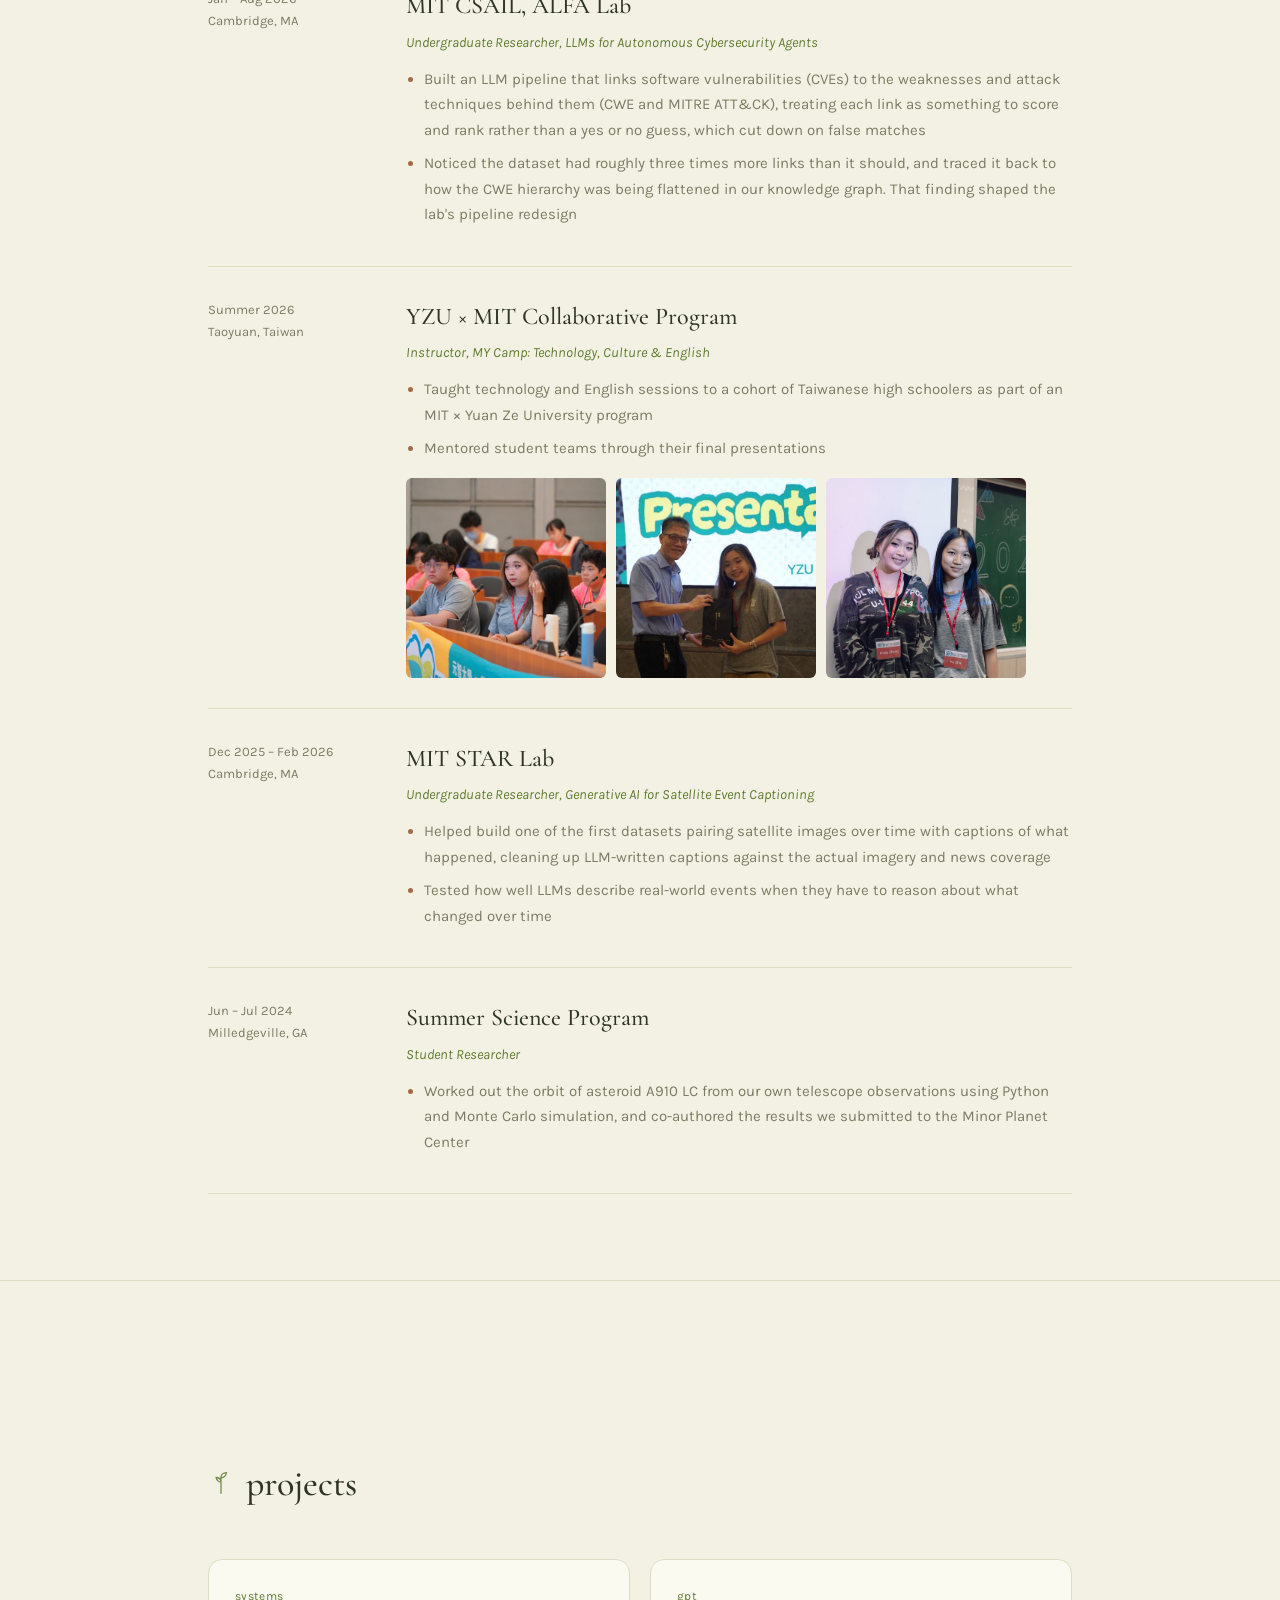
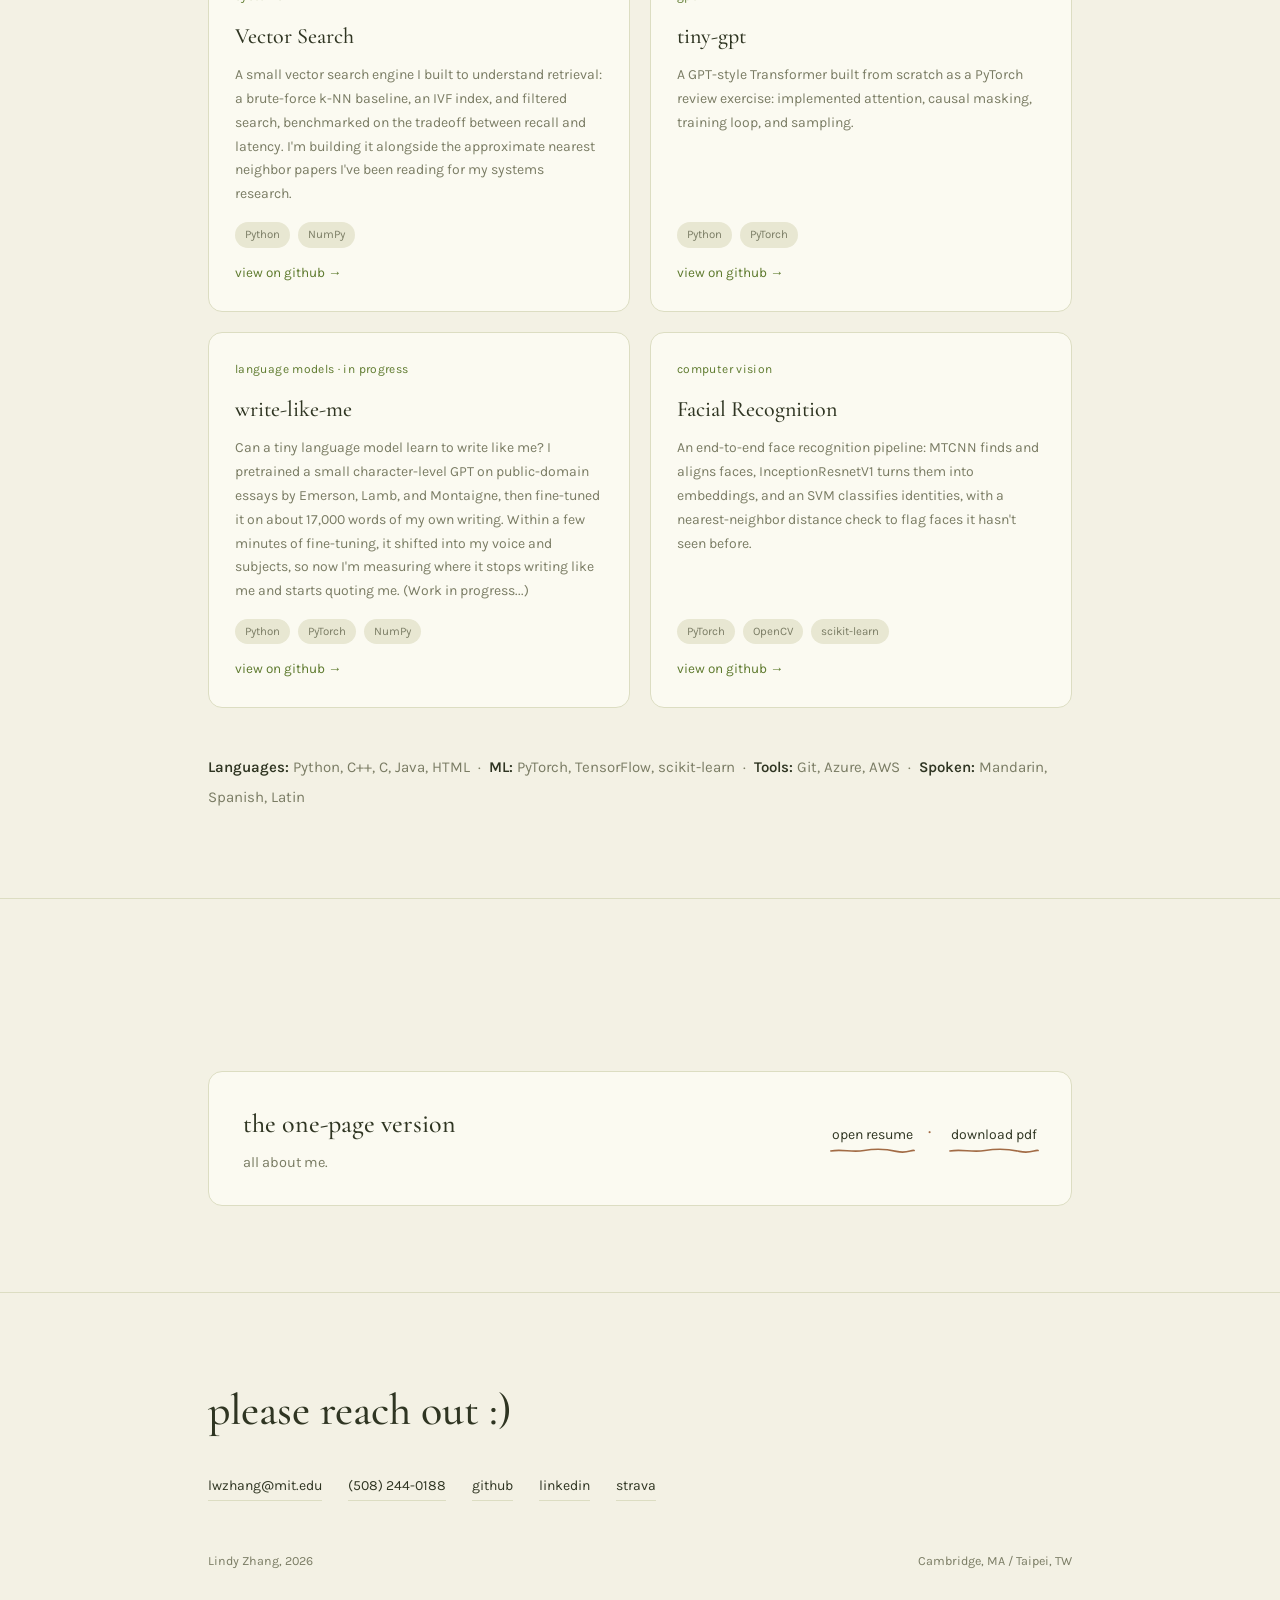
==== commit 9906f019: "project change" ====
--- a/index.html
+++ b/index.html
@@ -531,11 +531,11 @@
         <div class="go">view on github →</div>
       </a>
 
-      <a class="proj-card" href="https://github.com/lindy-zhang/compliance-rag" target="_blank" rel="noopener">
-        <div class="tag">rag</div>
-        <h3>ComplianceRAG</h3>
-        <p>A retrieval-augmented generation pipeline for KYCC/AML due diligence to extend my work from my summer internship. Implemented chunking, embeddings, and vector search, with citation grounding and consistency checks to catch hallucinated findings before they reach a report.</p>
-        <div class="stack"><span>Python</span><span>NumPy</span><span>OpenAI API</span><span>Pydantic</span></div>
+        <a class="proj-card" href="https://github.com/lindy-zhang/write-like-me" target="_blank" rel="noopener">
+        <div class="tag">language models · in progress</div>
+        <h3>write-like-me</h3>
+        <p>Can a tiny language model learn to write like me? I pretrained a small character-level GPT on public-domain essays by Emerson, Lamb, and Montaigne, then fine-tuned it on about 17,000 words of my own writing. Within a few minutes of fine-tuning, it shifted into my voice and subjects, so now I'm measuring where it stops writing like me and starts quoting me. (Work in progress...)</p>
+        <div class="stack"><span>Python</span><span>PyTorch</span><span>NumPy</span></div>
         <div class="go">view on github →</div>
       </a>
 
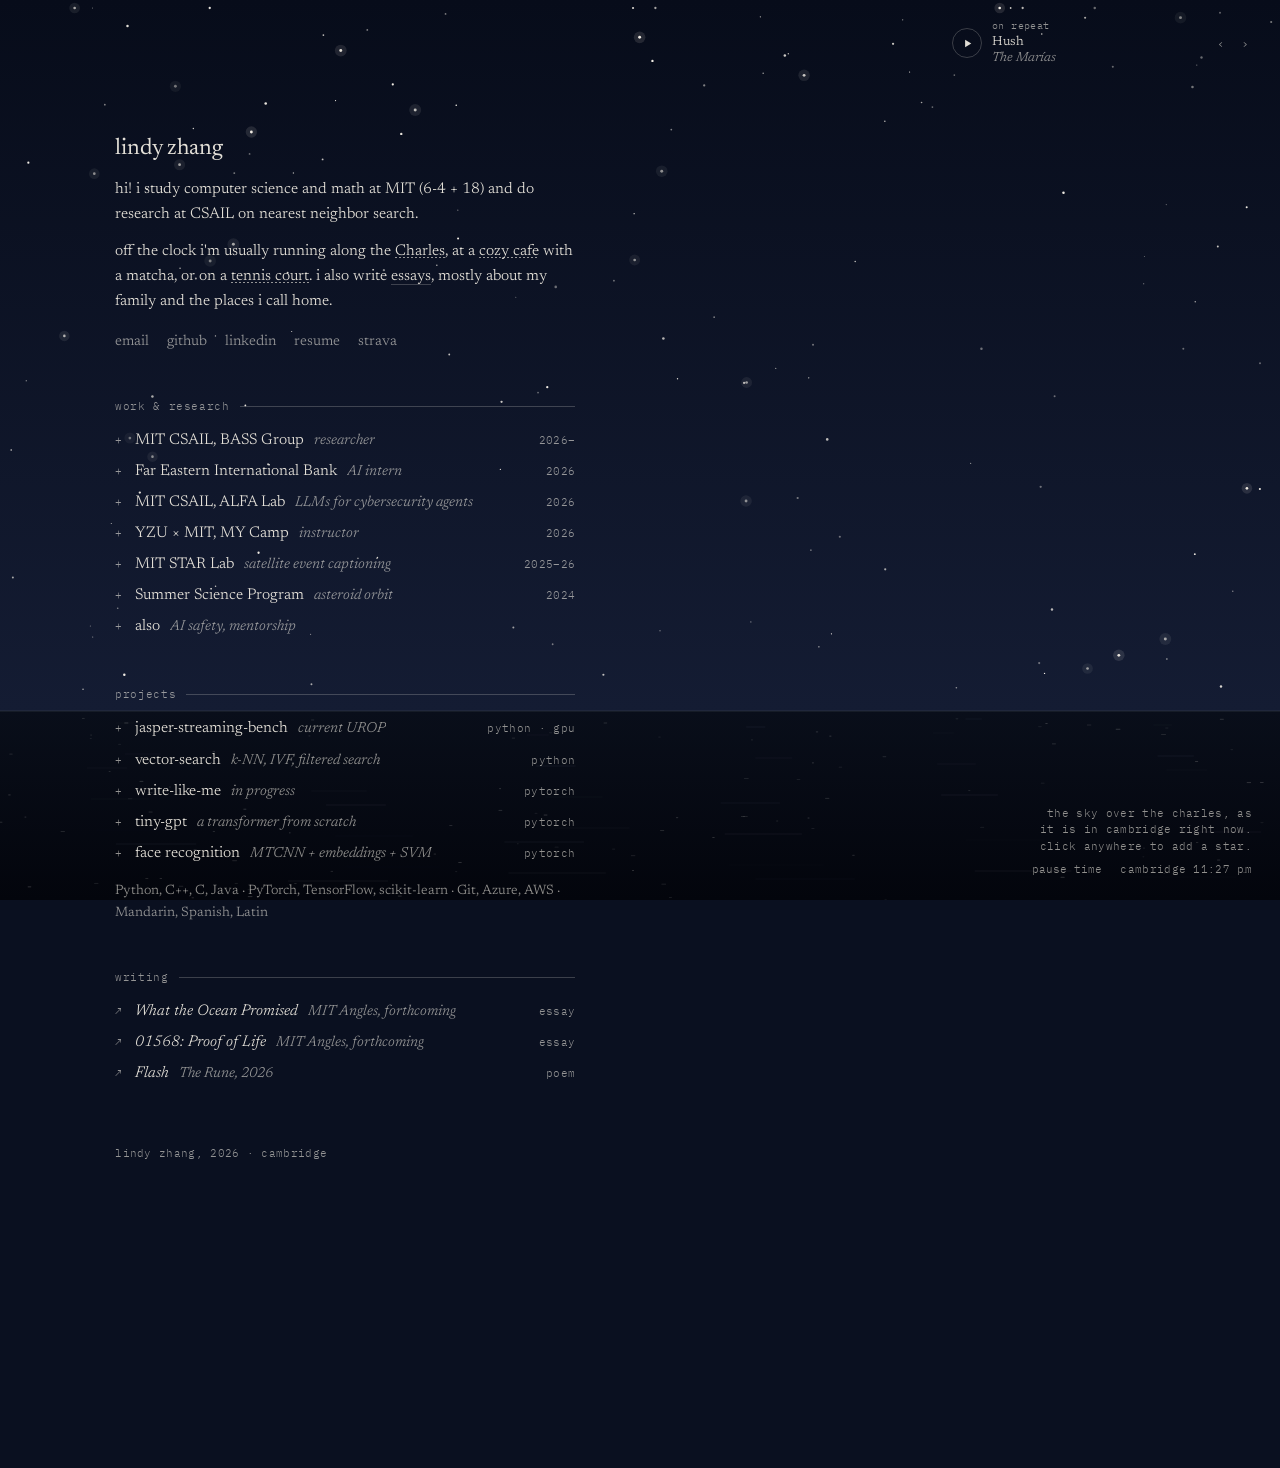
==== commit 2a54e0eb: "redesign site" ====
--- a/index.html
+++ b/index.html
@@ -5,6 +5,7 @@
 <meta name="viewport" content="width=device-width, initial-scale=1.0">
 <title>Lindy Zhang</title>
 <meta name="description" content="Lindy Zhang, CS and math at MIT. Research, projects, and personal essays.">
+<meta name="theme-color" content="#0a1020">
 <link rel="icon" href="favicon.svg" type="image/svg+xml">
 <link rel="apple-touch-icon" href="apple-touch-icon.png">
 
@@ -16,588 +17,744 @@
 <meta property="og:image:width" content="1200">
 <meta property="og:image:height" content="630">
 <meta name="twitter:card" content="summary_large_image">
+
 <link rel="preconnect" href="https://fonts.googleapis.com">
-<link href="https://fonts.googleapis.com/css2?family=Caveat:wght@500&family=Cormorant+Garamond:ital,wght@0,400;0,500;0,600;1,400;1,500&family=Karla:wght@400;500;600&display=swap" rel="stylesheet">
+<link rel="preconnect" href="https://fonts.gstatic.com" crossorigin>
+<link href="https://fonts.googleapis.com/css2?family=Newsreader:ital,opsz,wght@0,6..72,300..500;1,6..72,300..500&family=IBM+Plex+Mono:wght@400&display=swap" rel="stylesheet">
+
 <style>
-    :root{
-    --bg:#F3F1E4;
-    --bg-2:#E8E7D2;
-    --white:#FBFAF1;
-    --ink:#2F3522;
-    --muted:#7A7C64;
-    --sage:#9DB46A;
-    --sage-dark:#5E7A2E;
-    --clay:#A26B45;
-    --line:#DCDDC2;
-    --nav-bg:rgba(243,241,228,0.9);
-    --shadow:rgba(47,53,34,0.28);
-    --polaroid:#FFFEF8;
-    --polaroid-ink:#3A3F2C;
-    --max:920px;
-    --squiggle:url("data:image/svg+xml,%3Csvg xmlns='http://www.w3.org/2000/svg' viewBox='0 0 100 8' preserveAspectRatio='none'%3E%3Cpath d='M1 4.5C15 2 25 6.5 40 4S65 2 78 5 95 3 99 4' fill='none' stroke='black' stroke-width='1.6' stroke-linecap='round' vector-effect='non-scaling-stroke'/%3E%3C/svg%3E");
-    --squiggle-bold:url("data:image/svg+xml,%3Csvg xmlns='http://www.w3.org/2000/svg' viewBox='0 0 100 8' preserveAspectRatio='none'%3E%3Cpath d='M1 4.5C15 2 25 6.5 40 4S65 2 78 5 95 3 99 4' fill='none' stroke='black' stroke-width='2.6' stroke-linecap='round' vector-effect='non-scaling-stroke'/%3E%3C/svg%3E");
-  }
-    body::before{
-    content:""; position:fixed; inset:0; z-index:100; pointer-events:none;
-    opacity:.07;
-    background-image:url("data:image/svg+xml,%3Csvg xmlns='http://www.w3.org/2000/svg' width='220' height='220'%3E%3Cfilter id='n'%3E%3CfeTurbulence type='fractalNoise' baseFrequency='.85' numOctaves='3' stitchTiles='stitch'/%3E%3CfeColorMatrix values='0 0 0 0 0 0 0 0 0 0 0 0 0 0 0 1 0 0 0 0'/%3E%3C/filter%3E%3Crect width='100%25' height='100%25' filter='url(%23n)'/%3E%3C/svg%3E");
-  }
-  @media (prefers-color-scheme: dark){ body::before{filter:invert(1); opacity:.10;} }
-  @media (prefers-color-scheme: dark){
-    :root{
-      --bg:#1B1D16;
-      --bg-2:#272A20;
-      --white:#22251C;
-      --ink:#ECEADB;
-      --muted:#A4A68F;
-      --sage:#7F9650;
-      --sage-dark:#AFC685;
-      --clay:#CF9C78;
-      --line:#363A2C;
-      --nav-bg:rgba(27,29,22,0.88);
-      --shadow:rgba(0,0,0,0.55);
-      --polaroid:#E6E2D0;
-      --polaroid-ink:#33382A;
-    }
+  /* =========================================================
+     COLORS
+     The sky changes with the real time of day in Cambridge, so
+     the text color is set by the script at the bottom of the page.
+     --ink is written as "r, g, b" so it can be used with any opacity.
+     ========================================================= */
+  :root{
+    --ink: 240, 236, 226;
+    --text: rgba(var(--ink), .94);
+    --muted: rgba(var(--ink), .60);
+    --faint: rgba(var(--ink), .22);
+    --serif: 'Newsreader', Georgia, serif;
+    --mono: 'IBM Plex Mono', ui-monospace, monospace;
+    --ease: cubic-bezier(.22,.8,.24,1);
   }
   *{box-sizing:border-box; margin:0; padding:0;}
-  html{scroll-behavior:smooth;}
+  html{background:#0a1020;}
   body{
-    background:var(--bg);
-    color:var(--ink);
-    font-family:'Karla', sans-serif;
-    font-weight:400;
-    line-height:1.7;
-    -webkit-font-smoothing:antialiased;
-  }
-  a{color:inherit;}
-  img{max-width:100%; display:block;}
-  .wrap{max-width:var(--max); margin:0 auto; padding:0 28px;}
-  .serif{font-family:'Cormorant Garamond', serif;}
-  .fade{opacity:0; transform:translateY(14px); transition:opacity .8s ease, transform .8s ease;}
-  .fade.in{opacity:1; transform:translateY(0);}
-
-  /* sprig mark, reused as a quiet section divider */
-  .sprig{width:26px; height:26px; color:var(--sage-dark); opacity:0.85;}
-
-  /* NAV */
-  nav{
-    position:fixed; top:0; left:0; right:0; z-index:60;
-    background:var(--nav-bg); backdrop-filter:blur(8px);
-    border-bottom:1px solid var(--line);
-  }
-  nav .wrap{display:flex; align-items:center; justify-content:space-between; height:64px;}
-  .brand{font-family:'Cormorant Garamond',serif; font-weight:500; font-size:19px; letter-spacing:0.02em;}
-  .navlinks{display:flex; gap:28px;}
-  .navlinks a{font-size:13px; text-decoration:none; color:var(--muted); letter-spacing:0.03em; transition:color .2s;}
-  .navlinks a:hover{color:var(--sage-dark);}
-  @media(max-width:640px){.navlinks{gap:16px; font-size:12px;}}
-
-  /* HERO */
-  .hero{padding:150px 0 90px;}
-  .hero-grid{display:grid; grid-template-columns:1fr 0.85fr; gap:56px; align-items:center;}
-  @media(max-width:800px){.hero-grid{grid-template-columns:1fr;}}
-  .eyebrow{
-    font-size:13px; color:var(--sage-dark); letter-spacing:0.04em; margin-bottom:16px;
-    display:flex; align-items:center; gap:8px;
-  }
-  .hero h1{
-    font-family:'Cormorant Garamond', serif; font-weight:500; font-size:clamp(40px, 6vw, 62px);
-    line-height:1.15; margin-bottom:20px; letter-spacing:0.01em;
-  }
-  .hero h1 em{font-style:italic; color:var(--sage-dark); font-weight:500;}
-  .hero p.lede{font-size:17px; color:var(--muted); max-width:440px; margin-bottom:30px;}
-    .cta-row{display:flex; gap:14px 38px; flex-wrap:wrap; align-items:center;}
-  .cta-row .cta + .cta::before{
-    content:"·"; position:absolute; left:-23px; top:-1px;
-    color:var(--clay); font-size:18px; line-height:1;
-    pointer-events:none;
-  }
-    .cta{position:relative; font-size:14px; text-decoration:none; padding-bottom:7px; color:var(--ink); transition:color .2s;}
-  .cta::after{
-    content:""; position:absolute; left:-2px; right:-2px; bottom:0; height:7px;
-    background:var(--clay);
-    -webkit-mask:var(--squiggle) no-repeat center / 100% 100%; mask:var(--squiggle) no-repeat center / 100% 100%;
-    transition:transform .3s ease;
-  }
-  .cta:hover{color:var(--sage-dark);}
-  .cta:hover::after{transform:translateY(1px) scaleX(1.05);}
-  .scribble{position:relative; white-space:nowrap;}
-  .scribble::after{
-    content:""; position:absolute; left:-4%; right:-4%; bottom:-4px; height:12px;
-    background:var(--clay); opacity:.85;
-    -webkit-mask:var(--squiggle-bold) no-repeat center / 100% 100%; mask:var(--squiggle-bold) no-repeat center / 100% 100%;
-  }
-  .hero-photo{
-    border-radius:6px 60px 6px 6px; overflow:hidden; aspect-ratio:4/5;
-    box-shadow:0 24px 48px -20px var(--shadow);
-  }
-  .hero-photo img{width:100%; height:100%; object-fit:cover;}
-
-  section{padding:86px 0;}
-  .section-head{margin-bottom:44px; display:flex; align-items:center; gap:12px;}
-  .section-head h2{font-family:'Cormorant Garamond',serif; font-weight:500; font-size:clamp(28px,4vw,36px);}
-  .divider{border:none; border-top:1px solid var(--line); margin:0 0 86px;}
-
-  /* ABOUT */
-  .about-grid{display:grid; grid-template-columns:1.2fr 0.8fr; gap:56px; align-items:start;}
-  @media(max-width:800px){.about-grid{grid-template-columns:1fr;}}
-  .about-text p{color:var(--ink); font-size:16.5px; margin-bottom:18px; max-width:480px;}
-  .about-text em{font-style:italic; color:var(--sage-dark);}
-  .about-photo{border-radius:60px 6px 60px 6px; overflow:hidden; aspect-ratio:3/4;}
-  .about-photo img{width:100%; height:100%; object-fit:cover;}
-
-  /* WRITING */
-  .write-list{display:flex; flex-direction:column;}
-  .write-entry{
-    padding:26px 0; border-bottom:1px solid var(--line);
-    display:flex; justify-content:space-between; align-items:flex-start; gap:24px; flex-wrap:wrap;
-    text-decoration:none; color:var(--ink);
-  }
-  .write-entry:first-child{border-top:1px solid var(--line);}
-  .write-entry:hover h4{color:var(--sage-dark);}
-  .write-entry .write-main{max-width:520px;}
-  .write-entry h4{font-family:'Cormorant Garamond',serif; font-weight:500; font-size:23px; margin-bottom:6px; transition:color .2s;}
-  .write-entry p{font-size:14.5px; color:var(--muted);}
-  .write-entry .write-meta{font-size:12.5px; color:var(--muted); white-space:nowrap; padding-top:6px;}
-  .write-intro{font-family:'Cormorant Garamond',serif; font-style:italic; font-size:20px; color:var(--muted); max-width:520px; margin-bottom:34px;}
-  .write-feature{
-    display:block; text-decoration:none; color:var(--ink);
-    background:var(--white); border:1px solid var(--line); border-radius:14px;
-    padding:38px 40px; margin-bottom:34px; transition:box-shadow .2s, transform .2s;
-  }
-  .write-feature:hover{box-shadow:0 18px 34px -22px var(--shadow); transform:translateY(-2px);}
-  .write-feature .kicker{font-size:12px; color:var(--sage-dark); letter-spacing:0.04em; margin-bottom:14px;}
-  .write-feature h3{font-family:'Cormorant Garamond',serif; font-weight:500; font-size:clamp(28px,4vw,36px); line-height:1.2; margin-bottom:18px;}
-  .write-feature blockquote{
-    font-family:'Cormorant Garamond',serif; font-style:italic; font-size:21px; line-height:1.5;
-    border-left:2px solid var(--clay); padding-left:20px; margin-bottom:18px; max-width:560px;
-  }
-  .write-feature p{font-size:15px; color:var(--muted); max-width:520px; margin-bottom:14px;}
-  .write-feature .go{font-size:13.5px; color:var(--sage-dark);}
-  @media(max-width:600px){.write-feature{padding:28px 24px;}}
-
-     /* NOTES (polaroids) */
-  .notes{display:flex; flex-direction:column;}
-  .note{
-    display:grid; grid-template-columns:180px 1fr; gap:36px; align-items:center;
-    padding:30px 0; border-bottom:1px solid var(--line);
-  }
-  .note:first-child{border-top:1px solid var(--line);}
-  .polaroid{
-    width:160px; margin:0 auto; background:var(--polaroid); padding:9px 9px 0;
-    box-shadow:0 10px 22px -12px var(--shadow);
-    transform:rotate(-2.5deg); transition:transform .3s ease;
-  }
-  .note:nth-child(even) .polaroid{transform:rotate(2deg);}
-  .note:hover .polaroid{transform:rotate(0) scale(1.04);}
-  .polaroid img{width:100%; aspect-ratio:1/1; object-fit:cover;}
-  .polaroid figcaption{
-    font-family:'Caveat',cursive; font-size:17px; line-height:1.2; color:var(--polaroid-ink);
-    text-align:center; padding:6px 2px 9px;
-  }
-  .note h4{
-    font-family:'Cormorant Garamond',serif; font-weight:500; font-size:22px; margin-bottom:4px;
-    display:flex; align-items:center; gap:8px;
-  }
-  .doodle{width:22px; height:22px; color:var(--clay); flex-shrink:0;}
-  .note p{font-size:14.5px; color:var(--muted); max-width:460px;}
-  .note a.gentle-link{color:var(--sage-dark); text-decoration:none; border-bottom:1px solid var(--sage); font-size:13px;}
-  @media(max-width:600px){
-    .note{grid-template-columns:110px 1fr; gap:20px;}
-    .polaroid{width:104px; padding:6px 6px 0;}
-    .polaroid figcaption{font-size:14px; padding:4px 2px 6px;}
-  }
-
-  /* WORK (experience) */
-  .work-list{display:flex; flex-direction:column;}
-  .work-item{padding:30px 0; border-bottom:1px solid var(--line); display:grid; grid-template-columns:170px 1fr; gap:28px;}
-  .work-item:first-child{border-top:1px solid var(--line);}
-  @media(max-width:700px){.work-item{grid-template-columns:1fr; gap:8px;}}
-  .work-item .when{font-size:13px; color:var(--muted); padding-top:2px;}
-  .work-item h3{font-family:'Cormorant Garamond',serif; font-weight:500; font-size:24px; margin-bottom:4px;}
-  .work-item .role{font-size:14px; color:var(--sage-dark); margin-bottom:12px; font-style:italic;}
-  .work-item ul{padding-left:18px; color:var(--muted); font-size:15px;}
-  .work-item li{margin-bottom:8px;}
-  .work-item li::marker{color:var(--clay);}
-  .work-photos{display:flex; gap:10px; margin-top:16px; flex-wrap:wrap;}
-  .work-photos img{width:200px; height:200px; object-fit:cover; border-radius:6px;}
-
-  /* PROJECTS */
-  .proj-grid{display:grid; grid-template-columns:repeat(2,1fr); gap:20px;}
-  @media(max-width:760px){.proj-grid{grid-template-columns:1fr;}}
-  .proj-card{
-    background:var(--white); border:1px solid var(--line); border-radius:14px;
-    padding:26px; text-decoration:none; color:var(--ink);
-    display:flex; flex-direction:column; transition:box-shadow .2s, transform .2s;
-  }
-  .proj-card:hover{box-shadow:0 18px 34px -22px var(--shadow); transform:translateY(-2px);}
-  .proj-card .tag{font-size:12px; color:var(--sage-dark); letter-spacing:0.03em; margin-bottom:12px;}
-  .proj-card h3{font-family:'Cormorant Garamond',serif; font-weight:500; font-size:22px; margin-bottom:8px;}
-  .proj-card p{font-size:14px; color:var(--muted); margin-bottom:16px; flex-grow:1;}
-  .proj-card .stack{display:flex; gap:8px; flex-wrap:wrap; margin-bottom:14px;}
-  .proj-card .stack span{font-size:11.5px; color:var(--muted); background:var(--bg-2); padding:3px 10px; border-radius:20px;}
-  .proj-card .go{font-size:13.5px; color:var(--sage-dark);}
-  .proj-card.dim{opacity:0.6;}
-  .proj-card.dim:hover{transform:none; box-shadow:none;}
-
-  /* SKILLS */
-  .skills-line{color:var(--muted); font-size:15px; line-height:2;}
-  .skills-line strong{color:var(--ink); font-weight:600;}
-
-  /* RESUME */
-  .resume-card{
-    display:flex; justify-content:space-between; align-items:center; gap:24px; flex-wrap:wrap;
-    background:var(--white); border:1px solid var(--line); border-radius:14px;
-    padding:30px 34px;
-  }
-  .resume-card h3{font-family:'Cormorant Garamond',serif; font-weight:500; font-size:26px; margin-bottom:4px;}
-  .resume-card p{font-size:14.5px; color:var(--muted);}
-  @media(max-width:600px){.resume-card{padding:24px;}}
-
-  /* FOOTER */
-  footer{padding:80px 0 50px; border-top:1px solid var(--line);}
-  footer h2{font-family:'Cormorant Garamond',serif; font-weight:500; font-size:clamp(30px,5vw,44px); margin-bottom:26px; max-width:520px;}
-  .foot-links{display:flex; gap:26px; flex-wrap:wrap; font-size:14px; margin-bottom:50px;}
-  .foot-links a{text-decoration:none; border-bottom:1px solid var(--line); padding-bottom:2px;}
-  .foot-links a:hover{border-color:var(--sage-dark); color:var(--sage-dark);}
-  .foot-bottom{color:var(--muted); font-size:12.5px; display:flex; justify-content:space-between; flex-wrap:wrap; gap:8px;}
-
-  ::selection{background:var(--clay); color:var(--bg);}
-  @media (prefers-reduced-motion: reduce){ *{animation:none !important; transition:none !important;} .fade{opacity:1 !important; transform:none !important;} }
+    font-family:var(--serif); font-weight:350; font-size:15.5px; line-height:1.62;
+    color:var(--text); -webkit-font-smoothing:antialiased;
+    min-height:100vh; transition:color 1.2s ease;
+    font-optical-sizing:auto;
+  }
+  a{color:inherit; text-decoration:none;}
+  button{font:inherit; color:inherit; background:none; border:0; cursor:pointer; text-align:left;}
+  ::selection{background:rgba(var(--ink), .9); color:#111;}
+
+  /* the live sky sits behind everything */
+  #sky{position:fixed; inset:0; width:100%; height:100%; z-index:0; display:block;}
+
+  /* =========================================================
+     LAYOUT: one quiet column on the left
+     ========================================================= */
+  main{
+    position:relative; z-index:2;
+    width:min(460px, 100% - 48px);
+    margin-left:clamp(24px, 9vw, 150px);
+    padding:clamp(72px, 15vh, 150px) 0 34vh;
+  }
+  section{margin-top:44px;}
+  .label{
+    font-family:var(--mono); font-size:10.5px; letter-spacing:.06em;
+    color:var(--muted); margin-bottom:10px; display:flex; align-items:center; gap:10px;
+  }
+  .label::after{content:""; height:1px; flex:1; background:var(--faint); transform-origin:left; transform:scaleX(0); transition:transform 1.4s var(--ease) .2s;}
+  .label.in::after{transform:scaleX(1);}
+
+  h1{font-weight:400; font-size:23px; letter-spacing:-.005em; line-height:1.2; margin-bottom:14px;}
+  h1 em{font-style:italic;}
+  .intro p{margin-bottom:12px; color:var(--text);}
+  .intro p.quiet{color:var(--muted);}
+
+  /* inline words that reveal a photo on hover */
+  .peek{
+    cursor:default; white-space:nowrap;
+    background-image:linear-gradient(to right, var(--muted) 50%, transparent 50%);
+    background-size:4px 1px; background-repeat:repeat-x; background-position:0 92%;
+    transition:color .3s;
+  }
+  .peek:hover{color:rgba(var(--ink),1);}
+
+  .links{display:flex; flex-wrap:wrap; gap:4px 18px; margin-top:16px; font-size:14.5px;}
+  .links a{position:relative; color:var(--muted); transition:color .25s;}
+  .links a::after{
+    content:""; position:absolute; left:0; right:0; bottom:1px; height:1px;
+    background:currentColor; transform:scaleX(0); transform-origin:right; transition:transform .35s var(--ease);
+  }
+  .links a:hover{color:var(--text);}
+  .links a:hover::after{transform:scaleX(1); transform-origin:left;}
+
+  /* =========================================================
+     ROWS: used for work, projects and writing.
+     .row-head is the one-line title; .row-body is the hidden part
+     that opens when you click (only on rows with a body).
+     ========================================================= */
+  .row{border-radius:4px;}
+  .row-head{
+    width:100%; display:flex; align-items:baseline; gap:10px;
+    padding:3px 0; transition:padding .35s var(--ease);
+  }
+  .row-head .t{transition:transform .35s var(--ease);}
+  .row-head .sub{color:var(--muted); font-style:italic; font-size:14.5px; white-space:nowrap; overflow:hidden; text-overflow:ellipsis; min-width:0;}
+  .row-head .y{
+    margin-left:auto; flex-shrink:0; font-family:var(--mono); font-size:10.5px; color:var(--muted);
+    letter-spacing:.03em; padding-left:12px;
+  }
+  .row-head .mark{
+    display:inline-block; width:10px; flex-shrink:0; color:var(--muted); font-family:var(--mono); font-size:11px;
+    transition:transform .35s var(--ease), color .25s; transform-origin:50% 55%;
+  }
+  .row-head:hover .t, .row.open .row-head .t{transform:translateX(3px);}
+  .row-head:hover .mark{color:var(--text);}
+  .row.open .mark{transform:rotate(45deg);}
+  a.row-head:hover .mark{transform:translate(2px,-2px);}
+
+  .row-body{display:grid; grid-template-rows:0fr; transition:grid-template-rows .55s var(--ease);}
+  .row.open .row-body{grid-template-rows:1fr;}
+  .row-body > div{overflow:hidden; min-height:0;}
+  .row-body .inner{
+    padding:4px 0 12px 20px; color:var(--muted); font-size:14.5px;
+    opacity:0; transform:translateY(-4px); transition:opacity .4s ease, transform .5s var(--ease);
+  }
+  .row.open .row-body .inner{opacity:1; transform:none; transition-delay:.12s;}
+  .row-body p + p{margin-top:8px;}
+  .row-body a{border-bottom:1px solid var(--faint); color:var(--text); transition:border-color .25s;}
+  .row-body a:hover{border-color:var(--text);}
+  .row-body .meta{font-family:var(--mono); font-size:10.5px; letter-spacing:.03em; margin-bottom:6px;}
+
+  .skills{margin-top:12px; color:var(--muted); font-size:13.5px;}
+
+  footer{margin-top:56px; font-family:var(--mono); font-size:10.5px; color:var(--muted); letter-spacing:.03em;}
+
+  /* =========================================================
+     FIXED CORNERS: a caption for the sky on the left,
+     the Cambridge clock and controls on the right
+     ========================================================= */
+  .corner{
+    position:fixed; z-index:3; bottom:22px;
+    font-family:var(--mono); font-size:10.5px; letter-spacing:.03em; color:var(--muted);
+  }
+  .corner.l{right:28px; bottom:46px; max-width:330px; text-wrap:balance; line-height:1.55; text-align:right; transition:opacity .6s;}
+  .corner.l.hide{opacity:0;}
+  .corner.r{right:28px; display:flex; gap:18px; align-items:center;}
+  .corner button{color:var(--muted); transition:color .25s; font-family:var(--mono); font-size:10.5px;}
+  .corner button:hover{color:var(--text);}
+  @media (max-width:760px){
+    .corner.l{display:none;}
+    .corner.r{left:14px; right:14px; justify-content:space-between; bottom:12px; padding:8px 12px;
+              border-radius:999px; background:rgba(var(--ink), .07); backdrop-filter:blur(10px); -webkit-backdrop-filter:blur(10px);}
+    main{padding-bottom:22vh;}
+  }
+  @media (max-width:560px){
+    .row-head .sub{display:none;}
+  }
+
+
+  /* =========================================================
+     MUSIC: a small "on repeat" player in the top right corner.
+     It plays through Spotify's official embed, which opens
+     underneath when you press play.
+     ========================================================= */
+  .music{
+    position:fixed; z-index:3; top:20px; right:28px; width:300px;
+    opacity:0; transform:translateY(-6px); transition:opacity 1s ease .9s, transform 1s var(--ease) .9s;
+  }
+  .music.ready{opacity:1; transform:none;}
+  .m-row{display:flex; align-items:center; gap:10px;}
+  .m-play{width:30px; height:30px; flex-shrink:0; border-radius:50%; display:grid; place-items:center;
+          border:1px solid var(--faint); color:var(--text); transition:border-color .25s, transform .25s var(--ease);}
+  .m-play:hover{border-color:var(--muted); transform:scale(1.06);}
+  .m-play svg{width:11px; height:11px;}
+  .music.playing .m-play svg.play, .music:not(.playing) .m-play svg.pause{display:none;}
+  .m-text{display:flex; flex-direction:column; min-width:0; flex:1; font-size:13px; line-height:1.25;}
+  .m-label{font-family:var(--mono); font-size:9.5px; letter-spacing:.04em; color:var(--muted); margin-bottom:2px;}
+  .m-title{color:var(--text); white-space:nowrap; overflow:hidden; text-overflow:ellipsis; transition:opacity .3s;}
+  .m-artist{color:var(--muted); font-style:italic; white-space:nowrap; overflow:hidden; text-overflow:ellipsis; transition:opacity .3s;}
+  .m-text.swap .m-title, .m-text.swap .m-artist{opacity:0;}
+  .m-skip{color:var(--muted); font-family:var(--mono); font-size:13px; padding:4px 3px; transition:color .2s;}
+  .m-skip:hover{color:var(--text);}
+  .m-eq{display:flex; gap:2px; align-items:flex-end; height:10px; flex-shrink:0; opacity:0; transition:opacity .4s;}
+  .m-eq i{width:2px; height:3px; background:var(--muted); border-radius:1px;}
+  .music.playing .m-eq{opacity:1;}
+  .music.playing .m-eq i{animation:eq 1s ease-in-out infinite;}
+  .music.playing .m-eq i:nth-child(2){animation-delay:-.35s; animation-duration:.8s;}
+  .music.playing .m-eq i:nth-child(3){animation-delay:-.7s; animation-duration:1.15s;}
+  @keyframes eq{0%,100%{height:3px} 50%{height:10px}}
+  .m-embed{display:grid; grid-template-rows:0fr; transition:grid-template-rows .6s var(--ease);}
+  .music.open .m-embed{grid-template-rows:1fr;}
+  .m-embed > div{overflow:hidden; min-height:0;}
+  .m-embed .frame{margin-top:10px; border-radius:12px; overflow:hidden; height:80px;
+                  box-shadow:0 14px 34px -18px rgba(0,0,0,.6);}
+  .m-embed iframe{display:block; border:0;}
+  @media (max-width:760px){
+    .music{top:14px; right:14px; left:14px; width:auto;}
+    main{padding-top:180px;}
+  }
+
+  /* floating photo for .peek words */
+  #photo{
+    position:fixed; z-index:4; left:0; top:0; width:190px; pointer-events:none;
+    opacity:0; transform:translate3d(-999px,0,0); transition:opacity .35s ease;
+    box-shadow:0 22px 50px -18px rgba(0,0,0,.55);
+  }
+  #photo.show{opacity:1;}
+  #photo img{display:block; width:100%; height:auto; border-radius:3px;}
+
+  /* entrance: lines rise in one after another */
+  .rise{opacity:0; transform:translateY(10px); filter:blur(5px);
+        transition:opacity .9s ease, transform 1s var(--ease), filter 1s ease;}
+  .rise.in{opacity:1; transform:none; filter:none;}
+
+  .sr{position:absolute; width:1px; height:1px; overflow:hidden; clip:rect(0 0 0 0);}
+
+  @media (prefers-reduced-motion: reduce){
+    *{transition:none !important;}
+    .rise{opacity:1; transform:none; filter:none;}
+  }
 </style>
 </head>
 <body>
 
-<nav>
-  <div class="wrap">
-    <div class="brand">lindy zhang</div>
-    <div class="navlinks">
-      <a href="#about">about</a>
-      <a href="#writing">writing</a>
-      <a href="#notes">notes</a>
-      <a href="#work">work</a>
-      <a href="#projects">projects</a>
-      <a href="resume.pdf" target="_blank" rel="noopener">resume</a>
-      <a href="#contact">contact</a>
-    </div>
-  </div>
-</nav>
-
-<section class="hero">
-  <div class="wrap">
-    <div class="hero-grid">
-      <div class="fade">
-        <div class="eyebrow">
-          <svg class="sprig" viewBox="0 0 24 24" fill="none" stroke="currentColor" stroke-width="1.2"><path d="M12 21V6M12 6c0-2.5 2-4.5 5-4.5-.5 3-2.5 5-5 4.5ZM12 10c0-2.5-2-4-4.5-4C8 8.5 10 10.5 12 10Z"/></svg>
-          <span>cs + math @ MIT</span>
-        </div>
-<h1>hi, i'm <span class="scribble">lindy</span>!</h1>
-        <p class="lede">cs + math at MIT. i just spent the summer building AI tools for a bank in Taipei, and i'm currently doing research at CSAIL. off the clock, i'm usually running by the Charles River, at a cute cafe, or on a tennis court!</p>
-        <div class="cta-row">
-          <a class="cta" href="#work">see what i've been working on</a>
-          <a class="cta" href="#writing">read my writing</a>
-          <a class="cta" href="https://github.com/lindy-zhang" target="_blank" rel="noopener">github</a>
-        </div>
-      </div>
-      <div class="hero-photo fade">
-        <img src="assets/travel-kimono3.jpg" alt="Lindy at a temple archway" fetchpriority="high">
-      </div>
-    </div>
-  </div>
-</section>
-
-<section id="about">
-  <div class="wrap">
-    <div class="section-head fade">
-      <svg class="sprig" viewBox="0 0 24 24" fill="none" stroke="currentColor" stroke-width="1.2"><path d="M12 21V6M12 6c0-2.5 2-4.5 5-4.5-.5 3-2.5 5-5 4.5ZM12 10c0-2.5-2-4-4.5-4C8 8.5 10 10.5 12 10Z"/></svg>
-      <h2>about</h2>
-    </div>
-    <div class="about-grid fade">
-      <div class="about-text">
-        <p>i'm a student studying Computer Science and Mathematics at MIT (6-4 + 18).</p>
-        <p>so far, in terms of research, i've been exploring when we can trust what an LLM says, whether that's mapping software vulnerabilities for cybersecurity agents (CSAIL, ALFA Lab) or checking how well models describe events in satellite imagery (Aero-Astro, STAR Lab). i also care a lot about the <em>safety side</em>, which is why i spent the summer as an AISF Fellow with MIT AI Alignment.</p>
-        <p>i'm the Mentorship Chair for <em>MIT Women in AI</em>, where i work on helping more women and underrepresented students find their place in CS and AI.</p>
-        <p>i'm looking for <em>software engineering, AI/ML, and hardware-adjacent</em> internships for Summer 2027.</p>
-        <p>outside of tech, i like early morning long runs, afternoon tennis on hot sunny days, and a good matcha (or coffee) at an aesthetic cafe. if you can't find me, look for the nearest cafe: i'll probably be there :)</p>
-      </div>
-      <div class="about-photo">
-        <img src="assets/camp-speaking2.jpg" alt="Lindy teaching a session" loading="lazy" decoding="async">
-      </div>
-    </div>
-  </div>
-</section>
-
-<hr class="divider">
-
-<section id="writing">
-  <div class="wrap">
-    <div class="section-head fade">
-      <svg class="sprig" viewBox="0 0 24 24" fill="none" stroke="currentColor" stroke-width="1.2"><path d="M12 21V6M12 6c0-2.5 2-4.5 5-4.5-.5 3-2.5 5-5 4.5ZM12 10c0-2.5-2-4-4.5-4C8 8.5 10 10.5 12 10Z"/></svg>
-      <h2>writing</h2>
-    </div>
-    <p class="write-intro fade">a few pieces i've written, inspired by my mother and the places i call home.</p>
-
-    <a class="write-feature fade" href="writing/what-the-ocean-promised.html">
-      <div class="kicker">personal essay · forthcoming in MIT Angles</div>
-      <h3>What the Ocean Promised</h3>
-      <blockquote>A group of aunties crowd a street vendor selling fresh durian, the shrill of their haggling piercing the air. Amidst the chaos of the market, children still wearing their school-issued uniforms shriek and swerve around customers...</blockquote>
-      <p>On my mother's life before I knew her, and the fragments I've managed to gather together </p>
-      <div class="go">read the essay →</div>
-    </a>
-
-    <div class="write-list fade">
-      <a class="write-entry" href="writing/on-leaving-and-finding-home.html">
-        <div class="write-main">
-          <h4>01568: Proof of Life</h4>
-          <p>What does it feel like to grow up in a small town? What does it mean to miss a place you were desperate to escape?</p>
-          <p style="font-style:italic; color:var(--sage-dark); font-size:12.5px; margin-top:4px;">forthcoming in MIT Angles</p>
-        </div>
-        <div class="write-meta">read →</div>
-      </a>
-      <a class="write-entry" href="writing/flash.html">
-        <div class="write-main">
-          <h4>Flash</h4>
-          <p>An ode to adulthood.</p>
-          <p style="font-style:italic; color:var(--sage-dark); font-size:12.5px; margin-top:4px;">published in the Rune Magazine, 2026 edition</p>
-        </div>
-        <div class="write-meta">read →</div>
-      </a>
-    </div>
-  </div>
-</section>
-
-<hr class="divider">
-
-<section id="notes">
-  <div class="wrap">
-    <div class="section-head fade">
-      <svg class="sprig" viewBox="0 0 24 24" fill="none" stroke="currentColor" stroke-width="1.2"><path d="M12 21V6M12 6c0-2.5 2-4.5 5-4.5-.5 3-2.5 5-5 4.5ZM12 10c0-2.5-2-4-4.5-4C8 8.5 10 10.5 12 10Z"/></svg>
-      <h2>small notes</h2>
-    </div>
-    <div class="notes fade">
-
-      <div class="note">
-        <figure class="polaroid">
-          <img src="assets/travel-walk.jpg" alt="A quiet tree-lined path">
-          <figcaption>charles river miles</figcaption>
-        </figure>
-        <div>
-          <h4><svg class="doodle" viewBox="0 0 24 24" fill="none" stroke="currentColor" stroke-width="1.5" stroke-linecap="round" stroke-linejoin="round"><path d="M3 20c3-1 4-4 7-4s3 3 6 2 2-6 0-8" stroke-dasharray="2 2.6"/><path d="M16 10V3l4 1.6-4 1.6"/></svg>running</h4>
-          <p>training toward a full marathon (and maybe an Ironman 70.3 soon...)</p>
-          <a class="gentle-link" href="https://www.strava.com/athletes/120327915" target="_blank" rel="noopener">strava, if you're curious</a>
-        </div>
-      </div>
-
-      <div class="note">
-        <figure class="polaroid">
-          <img src="assets/tennis-action.jpg" alt="Lindy playing tennis">
-          <figcaption>always down for doubles</figcaption>
-        </figure>
-        <div>
-          <h4><svg class="doodle" viewBox="0 0 24 24" fill="none" stroke="currentColor" stroke-width="1.5" stroke-linecap="round" stroke-linejoin="round"><ellipse cx="9" cy="9" rx="5" ry="6.3" transform="rotate(-40 9 9)"/><path d="M6.5 6.5l5 5M5 9.5l3.5 3.5M9.5 5l3.5 3.5"/><path d="M13 13l6.5 6.5"/><circle cx="19" cy="5.5" r="2"/></svg>tennis</h4>
-          <p>grew up playing competitive USTA tournaments, still compete nationally for the MIT club team, and try to squeeze in a game of doubles whenever i have free time.</p>
-        </div>
-      </div>
-
-      <div class="note">
-        <figure class="polaroid">
-          <img src="assets/travel-alley.jpg" alt="A cafe-lined alley">
-          <figcaption>matcha o'clock</figcaption>
-        </figure>
-        <div>
-          <h4><svg class="doodle" viewBox="0 0 24 24" fill="none" stroke="currentColor" stroke-width="1.5" stroke-linecap="round" stroke-linejoin="round"><path d="M5 10h11v4a5 5 0 0 1-5 5h-1a5 5 0 0 1-5-5z"/><path d="M16 11h1.5a2.5 2.5 0 0 1 0 5H15.5"/><path d="M9 3c-1 1.5 1 2.5 0 4M12.5 3c-1 1.5 1 2.5 0 4"/></svg>cafes</h4>
-          <p>absolute matcha fanatic (and a bit of a coffee addict too). always looking for new cozy cafes to try.</p>
-        </div>
-      </div>
-
-      <div class="note">
-        <figure class="polaroid">
-          <img src="assets/camp-collage.jpg" alt="Camp group photo">
-          <figcaption>MY Camp, Taoyuan</figcaption>
-        </figure>
-        <div>
-          <h4><svg class="doodle" viewBox="0 0 24 24" fill="none" stroke="currentColor" stroke-width="1.5" stroke-linecap="round" stroke-linejoin="round"><path d="M4 20l1-4L16 5l3 3L8 19z"/><path d="M14 7l3 3"/><path d="M5 16l3 3"/></svg>teaching</h4>
-          <p>spent two weeks this summer as the lead instructor for an MIT and Yuan Ze University program in Taiwan, teaching machine learning, Python, and English to YZU students and high schoolers.</p>
-        </div>
-      </div>
-
-    </div>
-  </div>
-</section>
-
-<hr class="divider">
-
-<section id="work">
-  <div class="wrap">
-    <div class="section-head fade">
-      <svg class="sprig" viewBox="0 0 24 24" fill="none" stroke="currentColor" stroke-width="1.2"><path d="M12 21V6M12 6c0-2.5 2-4.5 5-4.5-.5 3-2.5 5-5 4.5ZM12 10c0-2.5-2-4-4.5-4C8 8.5 10 10.5 12 10Z"/></svg>
-      <h2>work</h2>
-    </div>
-    <div class="work-list fade">
-
-      <div class="work-item">
-        <div class="when">Jun – Aug 2026<br>Taipei, Taiwan</div>
-        <div>
-          <h3>Far Eastern International Bank</h3>
-          <div class="role">Web3 Banking and AI Intern, Corporate Banking Group</div>
-          <ul>
-            <li>Built and debugged a Python pipeline that scores real bank transactions for money laundering risk, then spent a lot of time tuning it so it stopped flagging innocent ones</li>
-            <li>Designed a RAG pipeline to automate risk-review reports that used to be written by hand, with citation grounding and consistency checks so every claim traces back to a source</li>
-            <li>Dug into how Web3 could actually be useful for a bank, from cross-border payments to stablecoins</li>
-          </ul>
-        </div>
-      </div>
-
-      <div class="work-item">
-        <div class="when">Jan – Aug 2026<br>Cambridge, MA</div>
-        <div>
-          <h3>MIT CSAIL, ALFA Lab</h3>
-          <div class="role">Undergraduate Researcher, LLMs for Autonomous Cybersecurity Agents</div>
-          <ul>
-            <li>Built an LLM pipeline that links software vulnerabilities (CVEs) to the weaknesses and attack techniques behind them (CWE and MITRE ATT&amp;CK), treating each link as something to score and rank rather than a yes or no guess, which cut down on false matches</li>
-            <li>Noticed the dataset had roughly three times more links than it should, and traced it back to how the CWE hierarchy was being flattened in our knowledge graph. That finding shaped the lab's pipeline redesign</li>
-          </ul>
-        </div>
-      </div>
-
-      <div class="work-item">
-        <div class="when">Summer 2026<br>Taoyuan, Taiwan</div>
-        <div>
-          <h3>YZU × MIT Collaborative Program</h3>
-          <div class="role">Instructor, MY Camp: Technology, Culture &amp; English</div>
-          <ul>
-            <li>Taught technology and English sessions to a cohort of Taiwanese high schoolers as part of an MIT × Yuan Ze University program</li>
-            <li>Mentored student teams through their final presentations</li>
-          </ul>
-          <div class="work-photos">
-            <img src="assets/opening-ceremony.jpg" alt="Lindy teaching">
-            <img src="assets/camp-award.jpg" alt="Lindy receiving a certificate">
-            <img src="assets/lindy-ivy.jpg" alt="Lindy teaching">
-          </div>
-        </div>
-      </div>
-
-      <div class="work-item">
-        <div class="when">Dec 2025 – Feb 2026<br>Cambridge, MA</div>
-        <div>
-          <h3>MIT STAR Lab</h3>
-          <div class="role">Undergraduate Researcher, Generative AI for Satellite Event Captioning</div>
-          <ul>
-            <li>Helped build one of the first datasets pairing satellite images over time with captions of what happened, cleaning up LLM-written captions against the actual imagery and news coverage</li>
-            <li>Tested how well LLMs describe real-world events when they have to reason about what changed over time</li>
-          </ul>
-        </div>
-      </div>
-
-      <div class="work-item">
-        <div class="when">Jun – Jul 2024<br>Milledgeville, GA</div>
-        <div>
-          <h3>Summer Science Program</h3>
-          <div class="role">Student Researcher</div>
-          <ul>
-            <li>Worked out the orbit of asteroid A910 LC from our own telescope observations using Python and Monte Carlo simulation, and co-authored the results we submitted to the Minor Planet Center</li>
-          </ul>
-        </div>
-      </div>
-
-    </div>
-  </div>
-</section>
-
-<hr class="divider">
-
-<section id="projects">
-  <div class="wrap">
-    <div class="section-head fade">
-      <svg class="sprig" viewBox="0 0 24 24" fill="none" stroke="currentColor" stroke-width="1.2"><path d="M12 21V6M12 6c0-2.5 2-4.5 5-4.5-.5 3-2.5 5-5 4.5ZM12 10c0-2.5-2-4-4.5-4C8 8.5 10 10.5 12 10Z"/></svg>
-      <h2>projects</h2>
-    </div>
-    <div class="proj-grid fade">
-
-      <a class="proj-card" href="https://github.com/lindy-zhang/vector-search" target="_blank" rel="noopener">
-        <div class="tag">systems</div>
-        <h3>Vector Search</h3>
-        <p>A small vector search engine I built to understand retrieval: a brute-force k-NN baseline, an IVF index, and filtered search, benchmarked on the tradeoff between recall and latency. I'm building it alongside the approximate nearest neighbor papers I've been reading for my systems research.</p>
-        <div class="stack"><span>Python</span><span>NumPy</span></div>
-        <div class="go">view on github →</div>
-      </a>
-
-      <a class="proj-card" href="https://github.com/lindy-zhang/tiny-gpt" target="_blank" rel="noopener">
-        <div class="tag">gpt</div>
-        <h3>tiny-gpt</h3>
-        <p>A GPT-style Transformer built from scratch as a PyTorch review exercise: implemented attention, causal masking, training loop, and sampling.</p>
-        <div class="stack"><span>Python</span><span>PyTorch</span></div>
-        <div class="go">view on github →</div>
-      </a>
-
-        <a class="proj-card" href="https://github.com/lindy-zhang/write-like-me" target="_blank" rel="noopener">
-        <div class="tag">language models · in progress</div>
-        <h3>write-like-me</h3>
-        <p>Can a tiny language model learn to write like me? I pretrained a small character-level GPT on public-domain essays by Emerson, Lamb, and Montaigne, then fine-tuned it on about 17,000 words of my own writing. Within a few minutes of fine-tuning, it shifted into my voice and subjects, so now I'm measuring where it stops writing like me and starts quoting me. (Work in progress...)</p>
-        <div class="stack"><span>Python</span><span>PyTorch</span><span>NumPy</span></div>
-        <div class="go">view on github →</div>
-      </a>
-
-      <a class="proj-card" href="https://github.com/lindy-zhang/face-recognition-pytorch" target="_blank" rel="noopener">
-        <div class="tag">computer vision</div>
-        <h3>Facial Recognition</h3>
-        <p>An end-to-end face recognition pipeline: MTCNN finds and aligns faces, InceptionResnetV1 turns them into embeddings, and an SVM classifies identities, with a nearest-neighbor distance check to flag faces it hasn't seen before.</p>
-        <div class="stack"><span>PyTorch</span><span>OpenCV</span><span>scikit-learn</span></div>
-        <div class="go">view on github →</div>
-      </a>
-
-    </div>
-
-    <div class="skills-line fade" style="margin-top:44px;">
-      <strong>Languages:</strong> Python, C++, C, Java, HTML &nbsp;·&nbsp;
-      <strong>ML:</strong> PyTorch, TensorFlow, scikit-learn &nbsp;·&nbsp;
-      <strong>Tools:</strong> Git, Azure, AWS &nbsp;·&nbsp;
-      <strong>Spoken:</strong> Mandarin, Spanish, Latin
-    </div>
-  </div>
-</section>
-
-<hr class="divider">
-
-<section id="resume">
-  <div class="wrap">
-    <div class="resume-card fade">
-      <div>
-        <h3>the one-page version</h3>
-        <p>all about me.</p>
-      </div>
-      <div class="cta-row">
-        <a class="cta" href="resume.pdf" target="_blank" rel="noopener">open resume</a>
-        <a class="cta" href="resume.pdf" download>download pdf</a>
-      </div>
-    </div>
-  </div>
-</section>
-
-<footer id="contact">
-  <div class="wrap">
-    <h2>please reach out :)</h2>
-    <div class="foot-links">
-      <a href="mailto:lwzhang@mit.edu">lwzhang@mit.edu</a>
-      <a href="tel:5082440188">(508) 244-0188</a>
+<canvas id="sky" aria-hidden="true"></canvas>
+<div id="photo" aria-hidden="true"><img alt=""></div>
+
+<main>
+
+  <!-- ================= INTRO ================= -->
+  <div class="intro">
+    <h1 class="rise">lindy zhang</h1>
+    <p class="rise">hi! i study computer science and math at MIT (6-4 + 18) and do research at CSAIL on nearest neighbor search.</p>
+    <p class="rise">off the clock i'm usually running along the <span class="peek" data-img="assets/travel-walk.jpg">Charles</span>, at a <span class="peek" data-img="assets/travel-alley.jpg">cozy cafe</span> with a matcha, or on a <span class="peek" data-img="assets/tennis-action.jpg">tennis court</span>. i also write <a href="#writing" style="border-bottom:1px solid var(--faint)">essays</a>, mostly about my family and the places i call home.</p>
+    <div class="links rise">
+      <a href="mailto:lwzhang@mit.edu">email</a>
       <a href="https://github.com/lindy-zhang" target="_blank" rel="noopener">github</a>
       <a href="https://www.linkedin.com/in/lindywzhang" target="_blank" rel="noopener">linkedin</a>
+      <a href="resume.pdf" target="_blank" rel="noopener">resume</a>
       <a href="https://www.strava.com/athletes/120327915" target="_blank" rel="noopener">strava</a>
     </div>
-    <div class="foot-bottom">
-      <span>Lindy Zhang, 2026</span>
-      <span>Cambridge, MA / Taipei, TW</span>
-    </div>
   </div>
-</footer>
+
+  <!-- ================= WORK =================
+       To add a job: copy one whole <div class="row">...</div> block,
+       paste it where you want it, and edit the text. -->
+  <section id="work">
+    <div class="label rise">work &amp; research</div>
+
+    <div class="row rise">
+      <button class="row-head" aria-expanded="false"><span class="mark">+</span><span class="t">MIT CSAIL, BASS Group</span><span class="sub">researcher</span><span class="y">2026–</span></button>
+      <div class="row-body"><div><div class="inner">
+        <p class="meta">sep 2026 – now · cambridge</p>
+        <p>researching dynamic approximate nearest neighbor search: how to keep finding close vectors quickly while the data underneath keeps changing. right now i'm benchmarking GPU indexes under streaming workloads (see <em>jasper-streaming-bench</em> under projects).</p>
+      </div></div></div>
+    </div>
+
+    <div class="row rise">
+      <button class="row-head" aria-expanded="false"><span class="mark">+</span><span class="t">Far Eastern International Bank</span><span class="sub">AI intern</span><span class="y">2026</span></button>
+      <div class="row-body"><div><div class="inner">
+        <p class="meta">jun – aug 2026 · <span class="peek" data-img="assets/travel-blossoms.jpg">taipei</span> · web3 banking and AI, corporate banking group</p>
+        <p>built and debugged a Python pipeline that scores real bank transactions for money laundering risk, then spent a lot of time tuning it so it stopped flagging innocent ones.</p>
+        <p>designed a RAG pipeline to automate risk-review reports that used to be written by hand, with citation grounding and consistency checks so every claim traces back to a source. also dug into how Web3 could actually be useful for a bank, from cross-border payments to stablecoins.</p>
+      </div></div></div>
+    </div>
+
+    <div class="row rise">
+      <button class="row-head" aria-expanded="false"><span class="mark">+</span><span class="t">MIT CSAIL, ALFA Lab</span><span class="sub">LLMs for cybersecurity agents</span><span class="y">2026</span></button>
+      <div class="row-body"><div><div class="inner">
+        <p class="meta">jan – aug 2026 · cambridge</p>
+        <p>built an LLM pipeline that links software vulnerabilities (CVEs) to the weaknesses and attack techniques behind them (CWE and MITRE ATT&amp;CK), treating each link as something to score and rank rather than a yes or no guess, which cut down on false matches.</p>
+        <p>noticed the dataset had roughly three times more links than it should, and traced it back to how the CWE hierarchy was being flattened in our knowledge graph. that finding shaped the lab's pipeline redesign.</p>
+      </div></div></div>
+    </div>
+
+    <div class="row rise">
+      <button class="row-head" aria-expanded="false"><span class="mark">+</span><span class="t">YZU × MIT, MY Camp</span><span class="sub">instructor</span><span class="y">2026</span></button>
+      <div class="row-body"><div><div class="inner">
+        <p class="meta">summer 2026 · <span class="peek" data-img="assets/camp-collage.jpg">taoyuan</span></p>
+        <p>lead instructor for two weeks, teaching machine learning, Python, and English to YZU students and high schoolers, and mentoring student teams through their <span class="peek" data-img="assets/camp-speaking.jpg">final presentations</span>.</p>
+      </div></div></div>
+    </div>
+
+    <div class="row rise">
+      <button class="row-head" aria-expanded="false"><span class="mark">+</span><span class="t">MIT STAR Lab</span><span class="sub">satellite event captioning</span><span class="y">2025–26</span></button>
+      <div class="row-body"><div><div class="inner">
+        <p class="meta">dec 2025 – feb 2026 · cambridge</p>
+        <p>helped build one of the first datasets pairing satellite images over time with captions of what happened, cleaning up LLM-written captions against the actual imagery and news coverage, and tested how well LLMs describe events when they have to reason about what changed.</p>
+      </div></div></div>
+    </div>
+
+    <div class="row rise">
+      <button class="row-head" aria-expanded="false"><span class="mark">+</span><span class="t">Summer Science Program</span><span class="sub">asteroid orbit</span><span class="y">2024</span></button>
+      <div class="row-body"><div><div class="inner">
+        <p class="meta">jun – jul 2024 · milledgeville, ga</p>
+        <p>worked out the orbit of asteroid A910 LC from our own telescope observations using Python and Monte Carlo simulation, and co-authored the results we submitted to the Minor Planet Center.</p>
+      </div></div></div>
+    </div>
+
+    <div class="row rise">
+      <button class="row-head" aria-expanded="false"><span class="mark">+</span><span class="t">also</span><span class="sub">AI safety, mentorship</span><span class="y"></span></button>
+      <div class="row-body"><div><div class="inner">
+        <p>AISF Fellow with MIT AI Alignment. Mentorship Chair for MIT Women in AI, helping more women and underrepresented students find their place in CS and AI.</p>
+      </div></div></div>
+    </div>
+  </section>
+
+  <!-- ================= PROJECTS ================= -->
+  <section id="projects">
+    <div class="label rise">projects</div>
+
+    <div class="row rise">
+      <button class="row-head" aria-expanded="false"><span class="mark">+</span><span class="t">jasper-streaming-bench</span><span class="sub">current UROP</span><span class="y">python · gpu</span></button>
+      <div class="row-body"><div><div class="inner">
+        <p class="meta">BASS Group, MIT CSAIL · fall 2026</p>
+        <p>a benchmark harness for running Jasper, a GPU graph index for vector search, under streaming workloads where vectors are constantly being inserted and deleted, including the CANDOR-Bench datasets and runbooks. it tracks insert throughput, search speed, recall over time, and GPU utilization and memory, to answer questions like how batch size and insert/delete patterns change performance, and whether small batches leave the GPU sitting idle.</p>
+        <p>it also has a CPU mock of Jasper so the harness's bookkeeping can be tested without a GPU, and dataset "fingerprints" (intrinsic dimensionality, hubness, how clustered the data is) that try to predict which datasets will be hard for graph indexes.</p>
+        <p><a href="https://github.com/lindy-zhang/jasper-streaming-bench" target="_blank" rel="noopener">github ↗</a></p>
+      </div></div></div>
+    </div>
+
+    <div class="row rise">
+      <button class="row-head" aria-expanded="false"><span class="mark">+</span><span class="t">vector-search</span><span class="sub">k-NN, IVF, filtered search</span><span class="y">python</span></button>
+      <div class="row-body"><div><div class="inner">
+        <p>a small vector search engine i built to understand retrieval: a brute-force k-NN baseline, an IVF index, and filtered search, benchmarked on the tradeoff between recall and latency. i'm building it alongside the nearest neighbor papers i've been reading for my research.</p>
+        <p><a href="https://github.com/lindy-zhang/vector-search" target="_blank" rel="noopener">github ↗</a></p>
+      </div></div></div>
+    </div>
+
+    <div class="row rise">
+      <button class="row-head" aria-expanded="false"><span class="mark">+</span><span class="t">write-like-me</span><span class="sub">in progress</span><span class="y">pytorch</span></button>
+      <div class="row-body"><div><div class="inner">
+        <p>can a tiny language model learn to write like me? i pretrained a small character-level GPT on public-domain essays by Emerson, Lamb, and Montaigne, then fine-tuned it on about 17,000 words of my own writing. within a few minutes of fine-tuning it shifted into my voice and subjects, so now i'm measuring where it stops writing like me and starts quoting me.</p>
+        <p><a href="https://github.com/lindy-zhang/write-like-me" target="_blank" rel="noopener">github ↗</a></p>
+      </div></div></div>
+    </div>
+
+    <div class="row rise">
+      <button class="row-head" aria-expanded="false"><span class="mark">+</span><span class="t">tiny-gpt</span><span class="sub">a transformer from scratch</span><span class="y">pytorch</span></button>
+      <div class="row-body"><div><div class="inner">
+        <p>a GPT-style Transformer built from scratch as a PyTorch review exercise: attention, causal masking, the training loop, and sampling.</p>
+        <p><a href="https://github.com/lindy-zhang/tiny-gpt" target="_blank" rel="noopener">github ↗</a></p>
+      </div></div></div>
+    </div>
+
+    <div class="row rise">
+      <button class="row-head" aria-expanded="false"><span class="mark">+</span><span class="t">face recognition</span><span class="sub">MTCNN + embeddings + SVM</span><span class="y">pytorch</span></button>
+      <div class="row-body"><div><div class="inner">
+        <p>an end-to-end pipeline: MTCNN finds and aligns faces, InceptionResnetV1 turns them into embeddings, and an SVM classifies identities, with a nearest-neighbor distance check to flag faces it hasn't seen before.</p>
+        <p><a href="https://github.com/lindy-zhang/face-recognition-pytorch" target="_blank" rel="noopener">github ↗</a></p>
+      </div></div></div>
+    </div>
+
+    <p class="skills rise">Python, C++, C, Java · PyTorch, TensorFlow, scikit-learn · Git, Azure, AWS · Mandarin, Spanish, Latin</p>
+  </section>
+
+  <!-- ================= WRITING =================
+       Writing rows are plain links: <a class="row-head" href="...">  -->
+  <section id="writing">
+    <div class="label rise">writing</div>
+
+    <div class="row rise">
+      <a class="row-head" href="writing/what-the-ocean-promised.html"><span class="mark">↗</span><span class="t"><em>What the Ocean Promised</em></span><span class="sub">MIT Angles, forthcoming</span><span class="y">essay</span></a>
+    </div>
+    <div class="row rise">
+      <a class="row-head" href="writing/on-leaving-and-finding-home.html"><span class="mark">↗</span><span class="t"><em>01568: Proof of Life</em></span><span class="sub">MIT Angles, forthcoming</span><span class="y">essay</span></a>
+    </div>
+    <div class="row rise">
+      <a class="row-head" href="writing/flash.html"><span class="mark">↗</span><span class="t"><em>Flash</em></span><span class="sub">The Rune, 2026</span><span class="y">poem</span></a>
+    </div>
+  </section>
+
+  <footer class="rise">lindy zhang, 2026 · cambridge</footer>
+</main>
+
+<!-- ================= MUSIC =================
+     The song list lives in the script at the bottom (search for SONGS). -->
+<div class="music" id="music">
+  <div class="m-row">
+    <button class="m-play" aria-label="play">
+      <svg class="play" viewBox="0 0 16 16" fill="currentColor"><path d="M4.5 2.5v11l9-5.5z"/></svg>
+      <svg class="pause" viewBox="0 0 16 16" fill="currentColor"><path d="M4 2.5h3v11H4zM9.5 2.5h3v11h-3z"/></svg>
+    </button>
+    <div class="m-text">
+      <span class="m-label">on repeat</span>
+      <span class="m-title"></span>
+      <span class="m-artist"></span>
+    </div>
+    <span class="m-eq" aria-hidden="true"><i></i><i></i><i></i></span>
+    <button class="m-skip" id="mprev" aria-label="previous song">‹</button>
+    <button class="m-skip" id="mnext" aria-label="next song">›</button>
+  </div>
+  <div class="m-embed"><div><div class="frame"><div id="spotify"></div></div></div></div>
+</div>
+
+<div class="corner l" id="caption">the sky over the charles, as it is in cambridge right now. click anywhere to add a star.</div>
+<div class="corner r">
+  <button id="pause">pause time</button>
+  <span id="clock">cambridge</span>
+</div>
 
 <script>
-  const io = new IntersectionObserver((entries)=>{
-    entries.forEach(e=>{ if(e.isIntersecting){ e.target.classList.add('in'); io.unobserve(e.target); } });
-  }, {threshold:0.12});
-  document.querySelectorAll('.fade').forEach(el=>io.observe(el));
+/* ============================================================
+   1. ENTRANCE + ROWS + PHOTO PEEKS
+   ============================================================ */
+(() => {
+  // lines rise in one after another
+  const rise = [...document.querySelectorAll('.rise')];
+  const io = new IntersectionObserver(es => es.forEach(e => {
+    if (e.isIntersecting){
+      const i = rise.indexOf(e.target);
+      e.target.style.transitionDelay = (Math.min(i, 12) * 55) + 'ms';
+      e.target.classList.add('in');
+      e.target.querySelectorAll('.label').forEach(l => l.classList.add('in'));
+      if (e.target.classList.contains('label')) e.target.classList.add('in');
+      io.unobserve(e.target);
+    }
+  }), {threshold:.1});
+  rise.forEach(el => io.observe(el));
+
+  // click a row to open it
+  document.querySelectorAll('button.row-head').forEach(b => {
+    b.addEventListener('click', () => {
+      const row = b.closest('.row');
+      const open = row.classList.toggle('open');
+      b.setAttribute('aria-expanded', open);
+    });
+  });
+
+  // photos that float next to the cursor
+  const box = document.getElementById('photo'), img = box.querySelector('img');
+  let tx = 0, ty = 0, x = 0, y = 0, rot = 0, active = false, raf = null;
+  const touch = matchMedia('(hover: none)').matches;
+  // preload so the first hover is instant
+  document.querySelectorAll('.peek').forEach(p => { const i = new Image(); i.src = p.dataset.img; });
+
+  function loop(){
+    x += (tx - x) * .16; y += (ty - y) * .16;
+    const vx = (tx - x);
+    rot += ((Math.max(-8, Math.min(8, vx * .12))) - rot) * .12;
+    box.style.transform = `translate3d(${x}px,${y}px,0) rotate(${rot}deg)`;
+    if (active || Math.abs(tx - x) > .5) raf = requestAnimationFrame(loop); else raf = null;
+  }
+  function place(e){
+    const w = 190, h = w * (img.naturalHeight / img.naturalWidth || .75);
+    tx = Math.min(innerWidth - w - 16, e.clientX + 22);
+    ty = Math.max(16, Math.min(innerHeight - h - 16, e.clientY - h * .5));
+  }
+  document.querySelectorAll('.peek').forEach(p => {
+    const show = e => {
+      img.src = p.dataset.img; place(e);
+      if (!active){ x = tx; y = ty + 12; }
+      active = true; box.classList.add('show');
+      if (!raf) raf = requestAnimationFrame(loop);
+    };
+    const hide = () => { active = false; box.classList.remove('show'); };
+    if (touch){
+      p.addEventListener('click', e => {
+        e.stopPropagation();
+        if (box.classList.contains('show') && img.src.endsWith(p.dataset.img)) return hide();
+        show(e); clearTimeout(p._t); p._t = setTimeout(hide, 2600);
+      });
+    } else {
+      p.addEventListener('pointerenter', show);
+      p.addEventListener('pointermove', place);
+      p.addEventListener('pointerleave', hide);
+    }
+  });
+})();
+
+/* ============================================================
+   2. THE SKY
+   Colors follow the real sunrise and sunset in Cambridge.
+   Stars twinkle and drift, the river reflects them, and at
+   night a shooting star goes by now and then.
+   Add ?t=18.5 to the URL to preview a time of day (in hours).
+   ============================================================ */
+(() => {
+  const cv = document.getElementById('sky'), ctx = cv.getContext('2d');
+  const reduce = matchMedia('(prefers-reduced-motion: reduce)').matches;
+  const params = new URLSearchParams(location.search);
+  const forced = params.has('t') ? parseFloat(params.get('t')) : null;
+  let W, H, DPR, horizon, paused = false;
+
+  /* ---------- time in Cambridge ---------- */
+  function bostonNow(){
+    const d = new Date();
+    const parts = Object.fromEntries(new Intl.DateTimeFormat('en-US', {
+      timeZone:'America/New_York', hour:'numeric', minute:'numeric', second:'numeric', hour12:false,
+      year:'numeric', month:'numeric', day:'numeric'
+    }).formatToParts(d).map(p => [p.type, p.value]));
+    const h = (+parts.hour % 24) + parts.minute / 60 + parts.second / 3600;
+    const utcH = d.getUTCHours() + d.getUTCMinutes() / 60 + d.getUTCSeconds() / 3600;
+    let off = h - utcH; if (off > 12) off -= 24; if (off < -12) off += 24;
+    const doy = Math.round((Date.UTC(+parts.year, parts.month - 1, +parts.day) - Date.UTC(+parts.year, 0, 0)) / 864e5);
+    return {h, off, doy};
+  }
+  // NOAA approximation for sunrise / sunset in Boston
+  function sun(doy, off){
+    const lat = 42.36 * Math.PI / 180, lon = -71.06;
+    const g = 2 * Math.PI / 365 * (doy - 1);
+    const eqt = 229.18 * (0.000075 + 0.001868*Math.cos(g) - 0.032077*Math.sin(g) - 0.014615*Math.cos(2*g) - 0.040849*Math.sin(2*g));
+    const dec = 0.006918 - 0.399912*Math.cos(g) + 0.070257*Math.sin(g) - 0.006758*Math.cos(2*g) + 0.000907*Math.sin(2*g) - 0.002697*Math.cos(3*g) + 0.00148*Math.sin(3*g);
+    const ha = Math.acos(Math.cos(90.833*Math.PI/180) / (Math.cos(lat)*Math.cos(dec)) - Math.tan(lat)*Math.tan(dec)) * 180 / Math.PI;
+    const noon = (720 - 4*lon - eqt) / 60 + off;
+    return {rise: noon - ha*4/60, set: noon + ha*4/60, noon};
+  }
+
+  /* ---------- palette ---------- */
+  const hex = s => [1,3,5].map(i => parseInt(s.slice(i, i+2), 16));
+  const P = {
+    night:   ['#070c1a', '#141c33'],
+    predawn: ['#141b36', '#3b3456'],
+    dawn:    ['#4b5a8c', '#e7a891'],
+    morning: ['#9db8d6', '#f1d9c2'],
+    day:     ['#b3cde3', '#eef0e8'],
+    late:    ['#a9bdd4', '#f0dcc1'],
+    golden:  ['#7488ad', '#f2a46f'],
+    dusk:    ['#2c3762', '#b86e78'],
+    blue:    ['#121a35', '#2f3157'],
+  };
+  function skyAt(h, s){
+    const k = [
+      [s.rise - 1.6, P.night], [s.rise - .7, P.predawn], [s.rise + .05, P.dawn], [s.rise + 1.1, P.morning],
+      [s.noon, P.day], [s.set - 1.6, P.late], [s.set - .25, P.golden], [s.set + .45, P.dusk],
+      [s.set + 1.2, P.blue], [s.set + 2.2, P.night]
+    ];
+    if (h < k[0][0]) h += 24;
+    const ext = [...k, [k[0][0] + 24, k[0][1]]];
+    for (let i = 0; i < ext.length - 1; i++){
+      const [a, ca] = ext[i], [b, cb] = ext[i+1];
+      if (h >= a && h <= b){
+        let t = (h - a) / (b - a); t = t*t*(3 - 2*t);
+        return [0,1].map(j => { const A = hex(ca[j]), B = hex(cb[j]); return A.map((v, n) => Math.round(v + (B[n] - v) * t)); });
+      }
+    }
+    return [hex(P.night[0]), hex(P.night[1])];
+  }
+  const lum = c => (0.2126*c[0] + 0.7152*c[1] + 0.0722*c[2]) / 255;
+  const rgb = (c, a = 1) => `rgba(${c[0]},${c[1]},${c[2]},${a})`;
+  const mix = (a, b, t) => a.map((v, i) => Math.round(v + (b[i] - v) * t));
+
+  /* ---------- stars ---------- */
+  let stars = [], ripples = [], meteor = null, nextMeteor = 4000;
+  const rand = (a, b) => a + Math.random() * (b - a);
+  const newStar = (x, y, born) => ({x, y, vx: rand(-.04, .04), r: rand(.5, 1.5), tw: rand(0, 6.28), sp: rand(.8, 1.6), born});
+  function resize(){
+    DPR = Math.min(2, devicePixelRatio || 1);
+    W = innerWidth; H = innerHeight;
+    cv.width = W * DPR; cv.height = H * DPR;
+    ctx.setTransform(DPR, 0, 0, DPR, 0, 0);
+    horizon = H * (W < 760 ? .84 : .79);
+    const n = Math.round(Math.min(240, Math.max(80, W * horizon / 6000)));
+    stars = stars.filter(p => p.y < horizon);
+    while (stars.length < n){
+      // more stars high up, fewer near the glow of the horizon
+      const y = horizon * Math.pow(Math.random(), 1.4);
+      stars.push(newStar(rand(0, W), Math.max(8, y - 12), -1e9));
+    }
+  }
+  addEventListener('resize', resize);
+  resize();
+
+  // click the open sky to add a star
+  addEventListener('pointerdown', e => {
+    if (e.target.closest('a, button, .peek, .corner, .music')) return;
+    if (e.clientY > horizon) return;
+    const now = performance.now();
+    const s = newStar(e.clientX, e.clientY, now); s.r = 1.6;
+    stars.push(s);
+    ripples.push({x: e.clientX, y: e.clientY, t: now});
+    if (stars.length > 320) stars.shift();
+  });
+
+  // the caption fades once you start scrolling
+  const caption = document.getElementById('caption');
+  addEventListener('scroll', () => caption.classList.toggle('hide', scrollY > 120), {passive:true});
+
+  const pauseBtn = document.getElementById('pause');
+  pauseBtn.onclick = () => { paused = !paused; pauseBtn.textContent = paused ? 'resume time' : 'pause time'; if (!paused){ lastFrame = performance.now(); requestAnimationFrame(frame); } };
+  const clock = document.getElementById('clock');
+  const meta = document.querySelector('meta[name=theme-color]');
+
+  /* ---------- draw ---------- */
+  let inkNow = null, simT = 0, lastFrame = performance.now();
+  function frame(now){
+    if (paused) return;
+    const dt = Math.min(50, now - lastFrame); lastFrame = now; simT += dt;
+
+    const b = bostonNow();
+    const s = sun(b.doy, b.off);
+    const h = forced !== null ? forced : b.h;
+    const [top, bot] = skyAt(h, s);
+    const L = lum(mix(top, bot, .45));
+    const dark = L < .5;
+    const ink = dark ? [240, 236, 226] : [28, 30, 38];
+    const inkStr = ink.join(', ');
+    if (inkStr !== inkNow){ document.documentElement.style.setProperty('--ink', inkStr); inkNow = inkStr; meta.content = rgb(top); }
+    // 0 in daylight, 1 at full night
+    const night = Math.max(0, Math.min(1, (.42 - L) / .3));
+
+    // sky
+    const g = ctx.createLinearGradient(0, 0, 0, horizon);
+    g.addColorStop(0, rgb(top)); g.addColorStop(1, rgb(bot));
+    ctx.fillStyle = g; ctx.fillRect(0, 0, W, horizon + 1);
+
+    // the river: a darker band with a soft line of light at the horizon
+    const wtop = mix(bot, top, .35).map(v => v * (dark ? .62 : .8));
+    const wbot = top.map(v => v * (dark ? .45 : .62));
+    const wg = ctx.createLinearGradient(0, horizon, 0, H);
+    wg.addColorStop(0, rgb(wtop)); wg.addColorStop(1, rgb(wbot));
+    ctx.fillStyle = wg; ctx.fillRect(0, horizon, W, H - horizon);
+    ctx.fillStyle = rgb(mix(bot, [255, 240, 220], .3), .35);
+    ctx.fillRect(0, horizon - .5, W, 1);
+
+    // shimmer on the water
+    ctx.strokeStyle = rgb(mix(bot, [255, 255, 255], .25), dark ? .16 : .22); ctx.lineWidth = 1;
+    for (let i = 0; i < 46; i++){
+      const yy = horizon + 6 + ((i * 37) % (H - horizon - 6));
+      const depth = (yy - horizon) / (H - horizon);
+      const speed = (.006 + depth * .012) * (i % 2 ? 1 : -.6);
+      const x0 = ((i * 211 + simT * speed * (reduce ? 0 : 1)) % (W + 200) + W + 200) % (W + 200) - 100;
+      const len = 14 + depth * 60 + (i % 5) * 8;
+      ctx.globalAlpha = .4 + .6 * Math.sin(simT * .0012 + i);
+      ctx.beginPath(); ctx.moveTo(x0, yy); ctx.lineTo(x0 + len, yy); ctx.stroke();
+    }
+    ctx.globalAlpha = 1;
+
+    // stars and their reflections; by day they fade to faint specks
+    const starC = dark ? [255, 250, 240] : [40, 44, 58];
+    for (const p of stars){
+      if (!reduce){ p.x += p.vx * dt * .05; if (p.x < -10) p.x = W + 10; if (p.x > W + 10) p.x = -10; }
+      const fade = Math.min(1, (now - p.born) / 900);
+      const tw = reduce ? 1 : .55 + .45 * Math.sin(simT * .0015 * p.sp + p.tw);
+      // stars come out as it gets dark and are hidden in daylight
+      let a = (dark ? (.12 + .83 * night) * (.35 + .65 * tw) : 0) * fade;
+      // stars you add by clicking stay visible even in daylight
+      if (p.born > 0) a = Math.max(a, .6 * fade);
+      if (a < .01) continue;
+      ctx.fillStyle = rgb(starC, a);
+      ctx.beginPath(); ctx.arc(p.x, p.y, p.r, 0, 6.283); ctx.fill();
+      if (dark && p.r > 1.3 && night > .6){
+        ctx.fillStyle = rgb(starC, a * .12);
+        ctx.beginPath(); ctx.arc(p.x, p.y, p.r * 4, 0, 6.283); ctx.fill();
+      }
+      const ry = horizon + (horizon - p.y) * .32;
+      if (ry < H){
+        const wob = reduce ? 0 : Math.sin(simT * .002 + p.y * .1) * 2;
+        ctx.fillStyle = rgb(starC, a * .22);
+        ctx.fillRect(p.x - p.r * 1.6 + wob, ry, p.r * 3.2, .8);
+      }
+    }
+
+    // a shooting star every so often, only when it's properly dark
+    if (!reduce && night > .7){
+      nextMeteor -= dt;
+      if (!meteor && nextMeteor < 0){
+        const fromLeft = Math.random() < .5;
+        meteor = {x: fromLeft ? rand(W * .35, W * .6) : rand(W * .6, W * .95), y: rand(20, horizon * .35),
+                  dx: fromLeft ? 1 : -1, t: 0, life: rand(700, 1100)};
+        nextMeteor = rand(9000, 22000);
+      }
+      if (meteor){
+        meteor.t += dt;
+        const k = meteor.t / meteor.life, len = 120;
+        const hx = meteor.x + meteor.dx * k * 320, hy = meteor.y + k * 130;
+        const tg = ctx.createLinearGradient(hx, hy, hx - meteor.dx * len, hy - len * .4);
+        const al = Math.sin(Math.PI * Math.min(1, k)) * .85;
+        tg.addColorStop(0, rgb(starC, al)); tg.addColorStop(1, rgb(starC, 0));
+        ctx.strokeStyle = tg; ctx.lineWidth = 1.2;
+        ctx.beginPath(); ctx.moveTo(hx, hy); ctx.lineTo(hx - meteor.dx * len, hy - len * .4); ctx.stroke();
+        if (k >= 1) meteor = null;
+      }
+    }
+
+    // soft rings where someone added a star
+    ripples = ripples.filter(r => now - r.t < 1200);
+    for (const r of ripples){
+      const t = (now - r.t) / 1200;
+      ctx.strokeStyle = rgb(ink, .45 * (1 - t)); ctx.lineWidth = 1;
+      ctx.beginPath(); ctx.arc(r.x, r.y, 3 + t * 30, 0, 6.283); ctx.stroke();
+    }
+
+    // clock
+    const H12 = Math.floor(h) % 12 || 12, M = String(Math.floor((h % 1) * 60)).padStart(2, '0');
+    clock.textContent = `cambridge ${H12}:${M} ${Math.floor(h) % 24 < 12 ? 'am' : 'pm'}`;
+
+    if (!reduce) requestAnimationFrame(frame);
+  }
+  requestAnimationFrame(frame);
+  if (reduce){ addEventListener('resize', () => requestAnimationFrame(frame)); setInterval(() => requestAnimationFrame(frame), 60000); }
+})();
+
+/* ============================================================
+   3. MUSIC
+   Songs play through Spotify's official embed. To change the list,
+   copy a song's link in Spotify (Share > Copy Song Link) and paste
+   the part after /track/ as its id.
+   ============================================================ */
+(() => {
+  const SONGS = [
+    {title:'The Night We Met',  artist:'Lord Huron, Phoebe Bridgers', id:'5w6AIoPmHgKkaHXMZ7JThA'},
+    {title:'Bags',              artist:'Clairo',                      id:'1wicceeNVtcnym2YjiOmyj'},
+    {title:'No One Noticed',    artist:'The Marías',                  id:'40QmyP1PmvFYjs8CzYsXA7'},
+    {title:'Show Me How',       artist:'Men I Trust',                 id:'01TyFEZu6mHbffsVfxgrFn'},
+    {title:'Ends of the Earth', artist:'Lord Huron',                  id:'4yyg2J2uXOjCtCyT64984C'},
+    {title:'Kingston',          artist:'Faye Webster',                id:'5WbfFTuIldjL9x7W6y5l7R'},
+    {title:'Hush',              artist:'The Marías',                  id:'04kybb0HCt1uaTBgYkSgwQ'},
+  ];
+  const box = document.getElementById('music');
+  const text = box.querySelector('.m-text');
+  const tEl = box.querySelector('.m-title'), aEl = box.querySelector('.m-artist');
+  const playBtn = box.querySelector('.m-play');
+  let i = Math.floor(Math.random() * SONGS.length);
+  let controller = null, wantPlay = false;
+
+  function show(){
+    text.classList.add('swap');
+    setTimeout(() => { tEl.textContent = SONGS[i].title; aEl.textContent = SONGS[i].artist; text.classList.remove('swap'); }, 180);
+  }
+  tEl.textContent = SONGS[i].title; aEl.textContent = SONGS[i].artist;
+  requestAnimationFrame(() => box.classList.add('ready'));
+
+  const uri = () => 'spotify:track:' + SONGS[i].id;
+  function go(step){
+    i = (i + step + SONGS.length) % SONGS.length; show();
+    if (controller){ controller.loadUri(uri()); if (box.classList.contains('open')) { wantPlay = true; controller.play(); } }
+  }
+  document.getElementById('mprev').onclick = () => go(-1);
+  document.getElementById('mnext').onclick = () => go(1);
+
+  playBtn.addEventListener('click', () => {
+    // if Spotify's player could not load, just open the song on Spotify
+    if (!controller){ window.open('https://open.spotify.com/track/' + SONGS[i].id, '_blank', 'noopener'); return; }
+    if (!box.classList.contains('open')){ box.classList.add('open'); wantPlay = true; controller.play(); return; }
+    controller.togglePlay();
+  });
+
+  // load Spotify's embed API
+  window.onSpotifyIframeApiReady = api => {
+    api.createController(document.getElementById('spotify'), {uri: uri(), width: '100%', height: 80}, c => {
+      controller = c;
+      c.addListener('playback_update', e => {
+        const playing = !e.data.isPaused && !e.data.isBuffering;
+        box.classList.toggle('playing', playing);
+        playBtn.setAttribute('aria-label', playing ? 'pause' : 'play');
+        // when a song ends, move on to the next one
+        if (e.data.duration && e.data.position >= e.data.duration - 300 && e.data.isPaused && wantPlay){ go(1); }
+      });
+    });
+  };
+  const sc = document.createElement('script');
+  sc.src = 'https://open.spotify.com/embed/iframe-api/v1'; sc.async = true;
+  document.body.appendChild(sc);
+})();
 </script>
-
 </body>
-</html>+</html>
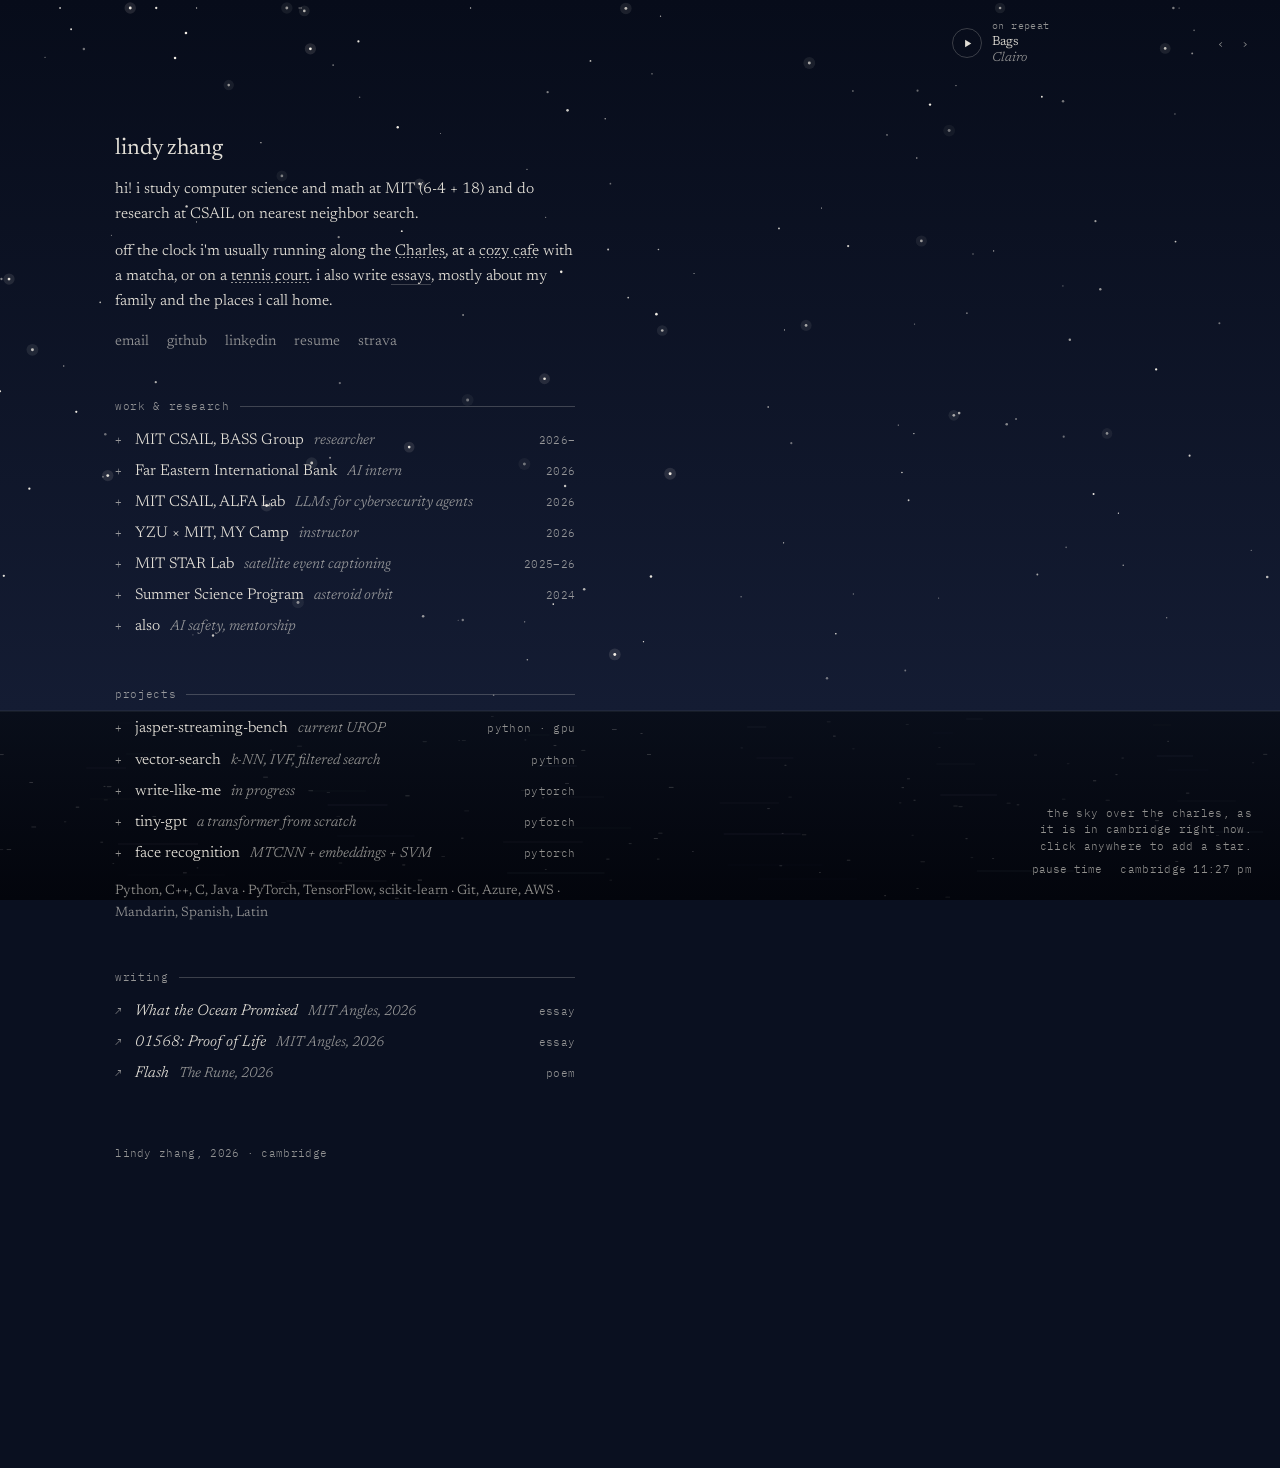
==== commit 7b2de764: "edits" ====
--- a/index.html
+++ b/index.html
@@ -362,10 +362,10 @@
     <div class="label rise">writing</div>
 
     <div class="row rise">
-      <a class="row-head" href="writing/what-the-ocean-promised.html"><span class="mark">↗</span><span class="t"><em>What the Ocean Promised</em></span><span class="sub">MIT Angles, forthcoming</span><span class="y">essay</span></a>
-    </div>
-    <div class="row rise">
-      <a class="row-head" href="writing/on-leaving-and-finding-home.html"><span class="mark">↗</span><span class="t"><em>01568: Proof of Life</em></span><span class="sub">MIT Angles, forthcoming</span><span class="y">essay</span></a>
+      <a class="row-head" href="https://cmsw.mit.edu/angles/2026/ocean-promised/" target="_blank" rel="noopener"><span class="mark">↗</span><span class="t"><em>What the Ocean Promised</em></span><span class="sub">MIT Angles, 2026</span><span class="y">essay</span></a>
+    </div>
+    <div class="row rise">
+      <a class="row-head" href="https://cmsw.mit.edu/angles/2026/proof-of-life/" target="_blank" rel="noopener"><span class="mark">↗</span><span class="t"><em>01568: Proof of Life</em></span><span class="sub">MIT Angles, 2026</span><span class="y">essay</span></a>
     </div>
     <div class="row rise">
       <a class="row-head" href="writing/flash.html"><span class="mark">↗</span><span class="t"><em>Flash</em></span><span class="sub">The Rune, 2026</span><span class="y">poem</span></a>
@@ -401,6 +401,7 @@
   <span id="clock">cambridge</span>
 </div>
 
+<script src="sky.js"></script>
 <script>
 /* ============================================================
    1. ENTRANCE + ROWS + PHOTO PEEKS
@@ -471,230 +472,7 @@
 })();
 
 /* ============================================================
-   2. THE SKY
-   Colors follow the real sunrise and sunset in Cambridge.
-   Stars twinkle and drift, the river reflects them, and at
-   night a shooting star goes by now and then.
-   Add ?t=18.5 to the URL to preview a time of day (in hours).
-   ============================================================ */
-(() => {
-  const cv = document.getElementById('sky'), ctx = cv.getContext('2d');
-  const reduce = matchMedia('(prefers-reduced-motion: reduce)').matches;
-  const params = new URLSearchParams(location.search);
-  const forced = params.has('t') ? parseFloat(params.get('t')) : null;
-  let W, H, DPR, horizon, paused = false;
-
-  /* ---------- time in Cambridge ---------- */
-  function bostonNow(){
-    const d = new Date();
-    const parts = Object.fromEntries(new Intl.DateTimeFormat('en-US', {
-      timeZone:'America/New_York', hour:'numeric', minute:'numeric', second:'numeric', hour12:false,
-      year:'numeric', month:'numeric', day:'numeric'
-    }).formatToParts(d).map(p => [p.type, p.value]));
-    const h = (+parts.hour % 24) + parts.minute / 60 + parts.second / 3600;
-    const utcH = d.getUTCHours() + d.getUTCMinutes() / 60 + d.getUTCSeconds() / 3600;
-    let off = h - utcH; if (off > 12) off -= 24; if (off < -12) off += 24;
-    const doy = Math.round((Date.UTC(+parts.year, parts.month - 1, +parts.day) - Date.UTC(+parts.year, 0, 0)) / 864e5);
-    return {h, off, doy};
-  }
-  // NOAA approximation for sunrise / sunset in Boston
-  function sun(doy, off){
-    const lat = 42.36 * Math.PI / 180, lon = -71.06;
-    const g = 2 * Math.PI / 365 * (doy - 1);
-    const eqt = 229.18 * (0.000075 + 0.001868*Math.cos(g) - 0.032077*Math.sin(g) - 0.014615*Math.cos(2*g) - 0.040849*Math.sin(2*g));
-    const dec = 0.006918 - 0.399912*Math.cos(g) + 0.070257*Math.sin(g) - 0.006758*Math.cos(2*g) + 0.000907*Math.sin(2*g) - 0.002697*Math.cos(3*g) + 0.00148*Math.sin(3*g);
-    const ha = Math.acos(Math.cos(90.833*Math.PI/180) / (Math.cos(lat)*Math.cos(dec)) - Math.tan(lat)*Math.tan(dec)) * 180 / Math.PI;
-    const noon = (720 - 4*lon - eqt) / 60 + off;
-    return {rise: noon - ha*4/60, set: noon + ha*4/60, noon};
-  }
-
-  /* ---------- palette ---------- */
-  const hex = s => [1,3,5].map(i => parseInt(s.slice(i, i+2), 16));
-  const P = {
-    night:   ['#070c1a', '#141c33'],
-    predawn: ['#141b36', '#3b3456'],
-    dawn:    ['#4b5a8c', '#e7a891'],
-    morning: ['#9db8d6', '#f1d9c2'],
-    day:     ['#b3cde3', '#eef0e8'],
-    late:    ['#a9bdd4', '#f0dcc1'],
-    golden:  ['#7488ad', '#f2a46f'],
-    dusk:    ['#2c3762', '#b86e78'],
-    blue:    ['#121a35', '#2f3157'],
-  };
-  function skyAt(h, s){
-    const k = [
-      [s.rise - 1.6, P.night], [s.rise - .7, P.predawn], [s.rise + .05, P.dawn], [s.rise + 1.1, P.morning],
-      [s.noon, P.day], [s.set - 1.6, P.late], [s.set - .25, P.golden], [s.set + .45, P.dusk],
-      [s.set + 1.2, P.blue], [s.set + 2.2, P.night]
-    ];
-    if (h < k[0][0]) h += 24;
-    const ext = [...k, [k[0][0] + 24, k[0][1]]];
-    for (let i = 0; i < ext.length - 1; i++){
-      const [a, ca] = ext[i], [b, cb] = ext[i+1];
-      if (h >= a && h <= b){
-        let t = (h - a) / (b - a); t = t*t*(3 - 2*t);
-        return [0,1].map(j => { const A = hex(ca[j]), B = hex(cb[j]); return A.map((v, n) => Math.round(v + (B[n] - v) * t)); });
-      }
-    }
-    return [hex(P.night[0]), hex(P.night[1])];
-  }
-  const lum = c => (0.2126*c[0] + 0.7152*c[1] + 0.0722*c[2]) / 255;
-  const rgb = (c, a = 1) => `rgba(${c[0]},${c[1]},${c[2]},${a})`;
-  const mix = (a, b, t) => a.map((v, i) => Math.round(v + (b[i] - v) * t));
-
-  /* ---------- stars ---------- */
-  let stars = [], ripples = [], meteor = null, nextMeteor = 4000;
-  const rand = (a, b) => a + Math.random() * (b - a);
-  const newStar = (x, y, born) => ({x, y, vx: rand(-.04, .04), r: rand(.5, 1.5), tw: rand(0, 6.28), sp: rand(.8, 1.6), born});
-  function resize(){
-    DPR = Math.min(2, devicePixelRatio || 1);
-    W = innerWidth; H = innerHeight;
-    cv.width = W * DPR; cv.height = H * DPR;
-    ctx.setTransform(DPR, 0, 0, DPR, 0, 0);
-    horizon = H * (W < 760 ? .84 : .79);
-    const n = Math.round(Math.min(240, Math.max(80, W * horizon / 6000)));
-    stars = stars.filter(p => p.y < horizon);
-    while (stars.length < n){
-      // more stars high up, fewer near the glow of the horizon
-      const y = horizon * Math.pow(Math.random(), 1.4);
-      stars.push(newStar(rand(0, W), Math.max(8, y - 12), -1e9));
-    }
-  }
-  addEventListener('resize', resize);
-  resize();
-
-  // click the open sky to add a star
-  addEventListener('pointerdown', e => {
-    if (e.target.closest('a, button, .peek, .corner, .music')) return;
-    if (e.clientY > horizon) return;
-    const now = performance.now();
-    const s = newStar(e.clientX, e.clientY, now); s.r = 1.6;
-    stars.push(s);
-    ripples.push({x: e.clientX, y: e.clientY, t: now});
-    if (stars.length > 320) stars.shift();
-  });
-
-  // the caption fades once you start scrolling
-  const caption = document.getElementById('caption');
-  addEventListener('scroll', () => caption.classList.toggle('hide', scrollY > 120), {passive:true});
-
-  const pauseBtn = document.getElementById('pause');
-  pauseBtn.onclick = () => { paused = !paused; pauseBtn.textContent = paused ? 'resume time' : 'pause time'; if (!paused){ lastFrame = performance.now(); requestAnimationFrame(frame); } };
-  const clock = document.getElementById('clock');
-  const meta = document.querySelector('meta[name=theme-color]');
-
-  /* ---------- draw ---------- */
-  let inkNow = null, simT = 0, lastFrame = performance.now();
-  function frame(now){
-    if (paused) return;
-    const dt = Math.min(50, now - lastFrame); lastFrame = now; simT += dt;
-
-    const b = bostonNow();
-    const s = sun(b.doy, b.off);
-    const h = forced !== null ? forced : b.h;
-    const [top, bot] = skyAt(h, s);
-    const L = lum(mix(top, bot, .45));
-    const dark = L < .5;
-    const ink = dark ? [240, 236, 226] : [28, 30, 38];
-    const inkStr = ink.join(', ');
-    if (inkStr !== inkNow){ document.documentElement.style.setProperty('--ink', inkStr); inkNow = inkStr; meta.content = rgb(top); }
-    // 0 in daylight, 1 at full night
-    const night = Math.max(0, Math.min(1, (.42 - L) / .3));
-
-    // sky
-    const g = ctx.createLinearGradient(0, 0, 0, horizon);
-    g.addColorStop(0, rgb(top)); g.addColorStop(1, rgb(bot));
-    ctx.fillStyle = g; ctx.fillRect(0, 0, W, horizon + 1);
-
-    // the river: a darker band with a soft line of light at the horizon
-    const wtop = mix(bot, top, .35).map(v => v * (dark ? .62 : .8));
-    const wbot = top.map(v => v * (dark ? .45 : .62));
-    const wg = ctx.createLinearGradient(0, horizon, 0, H);
-    wg.addColorStop(0, rgb(wtop)); wg.addColorStop(1, rgb(wbot));
-    ctx.fillStyle = wg; ctx.fillRect(0, horizon, W, H - horizon);
-    ctx.fillStyle = rgb(mix(bot, [255, 240, 220], .3), .35);
-    ctx.fillRect(0, horizon - .5, W, 1);
-
-    // shimmer on the water
-    ctx.strokeStyle = rgb(mix(bot, [255, 255, 255], .25), dark ? .16 : .22); ctx.lineWidth = 1;
-    for (let i = 0; i < 46; i++){
-      const yy = horizon + 6 + ((i * 37) % (H - horizon - 6));
-      const depth = (yy - horizon) / (H - horizon);
-      const speed = (.006 + depth * .012) * (i % 2 ? 1 : -.6);
-      const x0 = ((i * 211 + simT * speed * (reduce ? 0 : 1)) % (W + 200) + W + 200) % (W + 200) - 100;
-      const len = 14 + depth * 60 + (i % 5) * 8;
-      ctx.globalAlpha = .4 + .6 * Math.sin(simT * .0012 + i);
-      ctx.beginPath(); ctx.moveTo(x0, yy); ctx.lineTo(x0 + len, yy); ctx.stroke();
-    }
-    ctx.globalAlpha = 1;
-
-    // stars and their reflections; by day they fade to faint specks
-    const starC = dark ? [255, 250, 240] : [40, 44, 58];
-    for (const p of stars){
-      if (!reduce){ p.x += p.vx * dt * .05; if (p.x < -10) p.x = W + 10; if (p.x > W + 10) p.x = -10; }
-      const fade = Math.min(1, (now - p.born) / 900);
-      const tw = reduce ? 1 : .55 + .45 * Math.sin(simT * .0015 * p.sp + p.tw);
-      // stars come out as it gets dark and are hidden in daylight
-      let a = (dark ? (.12 + .83 * night) * (.35 + .65 * tw) : 0) * fade;
-      // stars you add by clicking stay visible even in daylight
-      if (p.born > 0) a = Math.max(a, .6 * fade);
-      if (a < .01) continue;
-      ctx.fillStyle = rgb(starC, a);
-      ctx.beginPath(); ctx.arc(p.x, p.y, p.r, 0, 6.283); ctx.fill();
-      if (dark && p.r > 1.3 && night > .6){
-        ctx.fillStyle = rgb(starC, a * .12);
-        ctx.beginPath(); ctx.arc(p.x, p.y, p.r * 4, 0, 6.283); ctx.fill();
-      }
-      const ry = horizon + (horizon - p.y) * .32;
-      if (ry < H){
-        const wob = reduce ? 0 : Math.sin(simT * .002 + p.y * .1) * 2;
-        ctx.fillStyle = rgb(starC, a * .22);
-        ctx.fillRect(p.x - p.r * 1.6 + wob, ry, p.r * 3.2, .8);
-      }
-    }
-
-    // a shooting star every so often, only when it's properly dark
-    if (!reduce && night > .7){
-      nextMeteor -= dt;
-      if (!meteor && nextMeteor < 0){
-        const fromLeft = Math.random() < .5;
-        meteor = {x: fromLeft ? rand(W * .35, W * .6) : rand(W * .6, W * .95), y: rand(20, horizon * .35),
-                  dx: fromLeft ? 1 : -1, t: 0, life: rand(700, 1100)};
-        nextMeteor = rand(9000, 22000);
-      }
-      if (meteor){
-        meteor.t += dt;
-        const k = meteor.t / meteor.life, len = 120;
-        const hx = meteor.x + meteor.dx * k * 320, hy = meteor.y + k * 130;
-        const tg = ctx.createLinearGradient(hx, hy, hx - meteor.dx * len, hy - len * .4);
-        const al = Math.sin(Math.PI * Math.min(1, k)) * .85;
-        tg.addColorStop(0, rgb(starC, al)); tg.addColorStop(1, rgb(starC, 0));
-        ctx.strokeStyle = tg; ctx.lineWidth = 1.2;
-        ctx.beginPath(); ctx.moveTo(hx, hy); ctx.lineTo(hx - meteor.dx * len, hy - len * .4); ctx.stroke();
-        if (k >= 1) meteor = null;
-      }
-    }
-
-    // soft rings where someone added a star
-    ripples = ripples.filter(r => now - r.t < 1200);
-    for (const r of ripples){
-      const t = (now - r.t) / 1200;
-      ctx.strokeStyle = rgb(ink, .45 * (1 - t)); ctx.lineWidth = 1;
-      ctx.beginPath(); ctx.arc(r.x, r.y, 3 + t * 30, 0, 6.283); ctx.stroke();
-    }
-
-    // clock
-    const H12 = Math.floor(h) % 12 || 12, M = String(Math.floor((h % 1) * 60)).padStart(2, '0');
-    clock.textContent = `cambridge ${H12}:${M} ${Math.floor(h) % 24 < 12 ? 'am' : 'pm'}`;
-
-    if (!reduce) requestAnimationFrame(frame);
-  }
-  requestAnimationFrame(frame);
-  if (reduce){ addEventListener('resize', () => requestAnimationFrame(frame)); setInterval(() => requestAnimationFrame(frame), 60000); }
-})();
-
-/* ============================================================
-   3. MUSIC
+   2. MUSIC
    Songs play through Spotify's official embed. To change the list,
    copy a song's link in Spotify (Share > Copy Song Link) and paste
    the part after /track/ as its id.
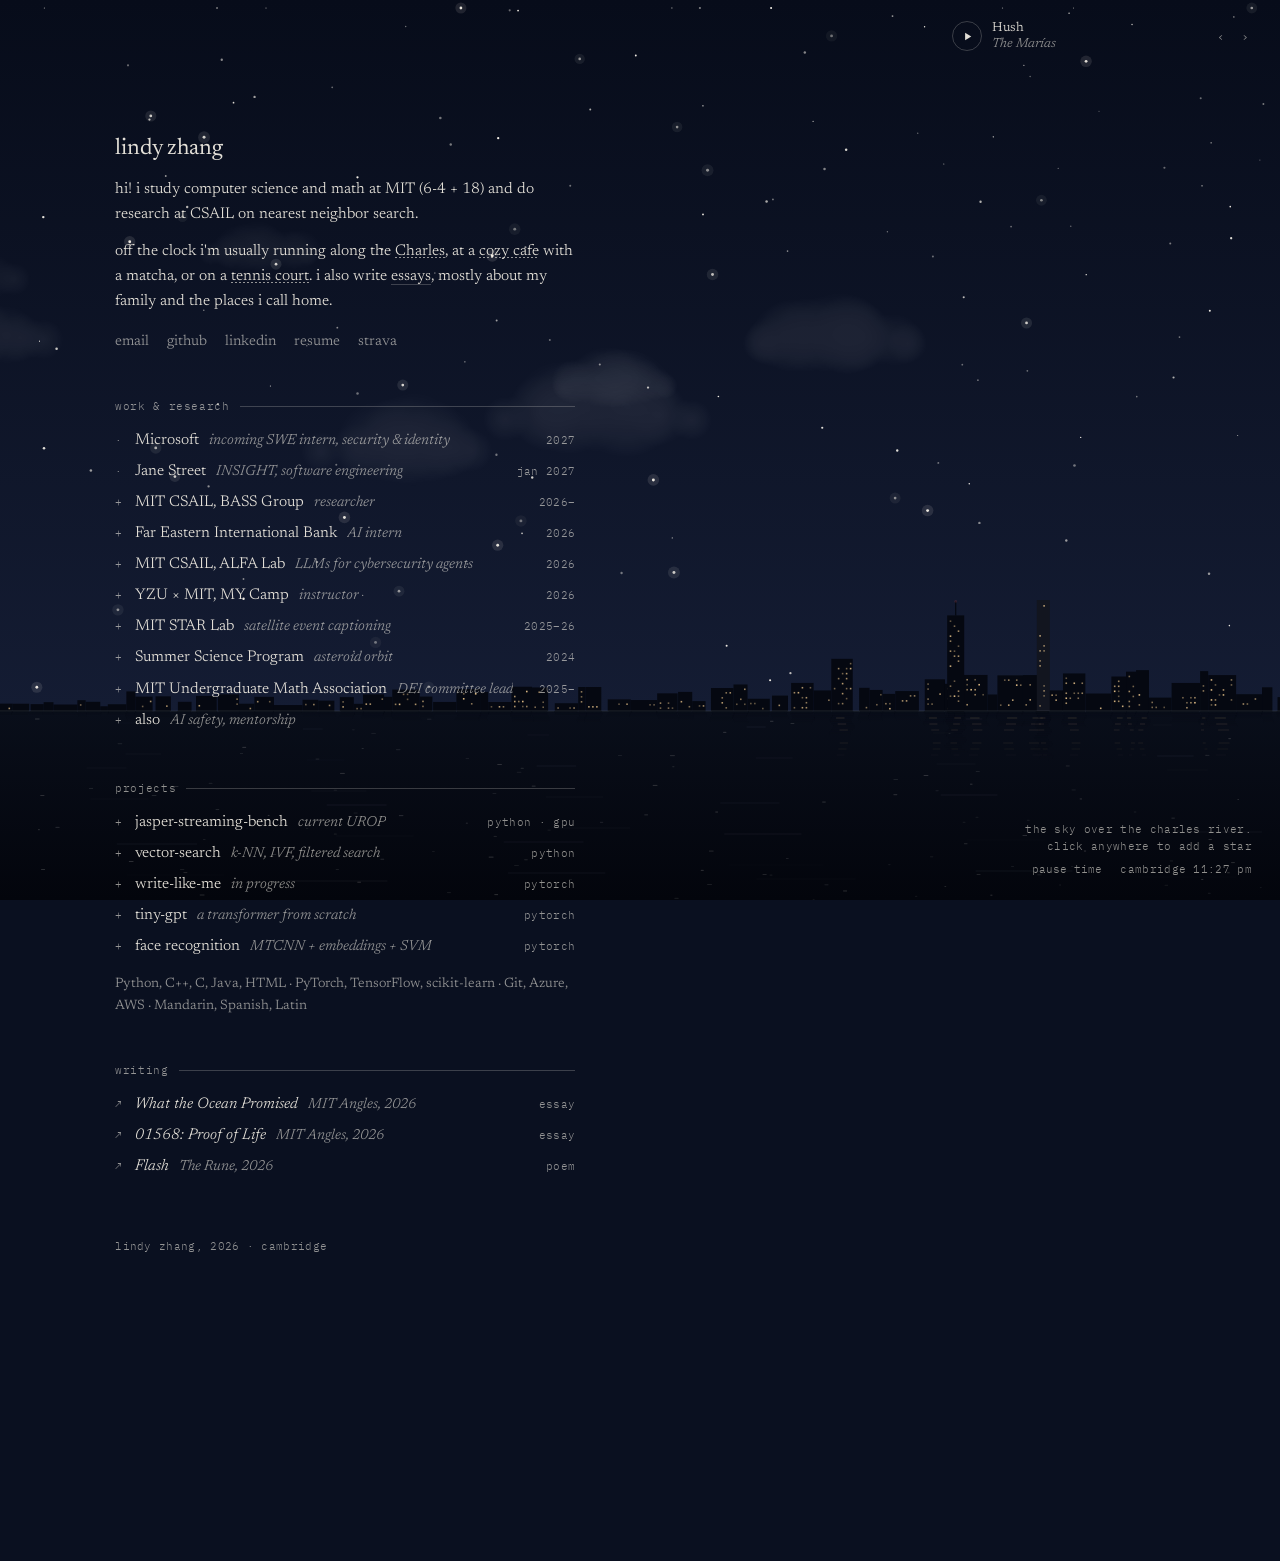
==== commit ce5d3fe9: "new resume, more sky" ====
--- a/index.html
+++ b/index.html
@@ -114,6 +114,8 @@
     transition:transform .35s var(--ease), color .25s; transform-origin:50% 55%;
   }
   .row-head:hover .t, .row.open .row-head .t{transform:translateX(3px);}
+  .row-head.static{cursor:default;}
+  .row-head.static:hover .t{transform:none;}
   .row-head:hover .mark{color:var(--text);}
   .row.open .mark{transform:rotate(45deg);}
   a.row-head:hover .mark{transform:translate(2px,-2px);}
@@ -176,7 +178,6 @@
   .m-play svg{width:11px; height:11px;}
   .music.playing .m-play svg.play, .music:not(.playing) .m-play svg.pause{display:none;}
   .m-text{display:flex; flex-direction:column; min-width:0; flex:1; font-size:13px; line-height:1.25;}
-  .m-label{font-family:var(--mono); font-size:9.5px; letter-spacing:.04em; color:var(--muted); margin-bottom:2px;}
   .m-title{color:var(--text); white-space:nowrap; overflow:hidden; text-overflow:ellipsis; transition:opacity .3s;}
   .m-artist{color:var(--muted); font-style:italic; white-space:nowrap; overflow:hidden; text-overflow:ellipsis; transition:opacity .3s;}
   .m-text.swap .m-title, .m-text.swap .m-artist{opacity:0;}
@@ -250,10 +251,19 @@
     <div class="label rise">work &amp; research</div>
 
     <div class="row rise">
+      <div class="row-head static"><span class="mark">·</span><span class="t">Microsoft</span><span class="sub">incoming SWE intern, security &amp; identity</span><span class="y">2027</span></div>
+    </div>
+
+    <div class="row rise">
+      <div class="row-head static"><span class="mark">·</span><span class="t">Jane Street</span><span class="sub">INSIGHT, software engineering</span><span class="y">jan 2027</span></div>
+    </div>
+
+    <div class="row rise">
       <button class="row-head" aria-expanded="false"><span class="mark">+</span><span class="t">MIT CSAIL, BASS Group</span><span class="sub">researcher</span><span class="y">2026–</span></button>
       <div class="row-body"><div><div class="inner">
         <p class="meta">sep 2026 – now · cambridge</p>
-        <p>researching dynamic approximate nearest neighbor search: how to keep finding close vectors quickly while the data underneath keeps changing. right now i'm benchmarking GPU indexes under streaming workloads (see <em>jasper-streaming-bench</em> under projects).</p>
+        <p>researching dynamic approximate nearest neighbor search. i'm working on FastDANN, an SSD-resident graph index that absorbs continuous inserts and deletes without full scans or merge latency spikes, and benchmarking the Jasper GPU index on streaming workloads (see <em>jasper-streaming-bench</em> under projects).</p>
+        <p>i also built a Python simulation of Terminus early termination on a streaming Vamana graph, which showed that a fixed stopping threshold loses much of its recall as the index grows.</p>
       </div></div></div>
     </div>
 
@@ -296,6 +306,14 @@
       <div class="row-body"><div><div class="inner">
         <p class="meta">jun – jul 2024 · milledgeville, ga</p>
         <p>worked out the orbit of asteroid A910 LC from our own telescope observations using Python and Monte Carlo simulation, and co-authored the results we submitted to the Minor Planet Center.</p>
+      </div></div></div>
+    </div>
+
+    <div class="row rise">
+      <button class="row-head" aria-expanded="false"><span class="mark">+</span><span class="t">MIT Undergraduate Math Association</span><span class="sub">DEI committee lead</span><span class="y">2025–</span></button>
+      <div class="row-body"><div><div class="inner">
+        <p class="meta">sep 2025 – now · cambridge</p>
+        <p>organizing department initiatives and faculty luncheons to make the math community more inclusive and to bridge students and the Math Department administration. i also run the UMA Mentorship Program, pairing upperclassmen with students in introductory proof-based courses.</p>
       </div></div></div>
     </div>
 
@@ -353,7 +371,7 @@
       </div></div></div>
     </div>
 
-    <p class="skills rise">Python, C++, C, Java · PyTorch, TensorFlow, scikit-learn · Git, Azure, AWS · Mandarin, Spanish, Latin</p>
+    <p class="skills rise">Python, C++, C, Java, HTML · PyTorch, TensorFlow, scikit-learn · Git, Azure, AWS · Mandarin, Spanish, Latin</p>
   </section>
 
   <!-- ================= WRITING =================
@@ -384,7 +402,6 @@
       <svg class="pause" viewBox="0 0 16 16" fill="currentColor"><path d="M4 2.5h3v11H4zM9.5 2.5h3v11h-3z"/></svg>
     </button>
     <div class="m-text">
-      <span class="m-label">on repeat</span>
       <span class="m-title"></span>
       <span class="m-artist"></span>
     </div>
@@ -395,7 +412,7 @@
   <div class="m-embed"><div><div class="frame"><div id="spotify"></div></div></div></div>
 </div>
 
-<div class="corner l" id="caption">the sky over the charles, as it is in cambridge right now. click anywhere to add a star.</div>
+<div class="corner l" id="caption">the sky over the charles river. click anywhere to add a star</div>
 <div class="corner r">
   <button id="pause">pause time</button>
   <span id="clock">cambridge</span>
